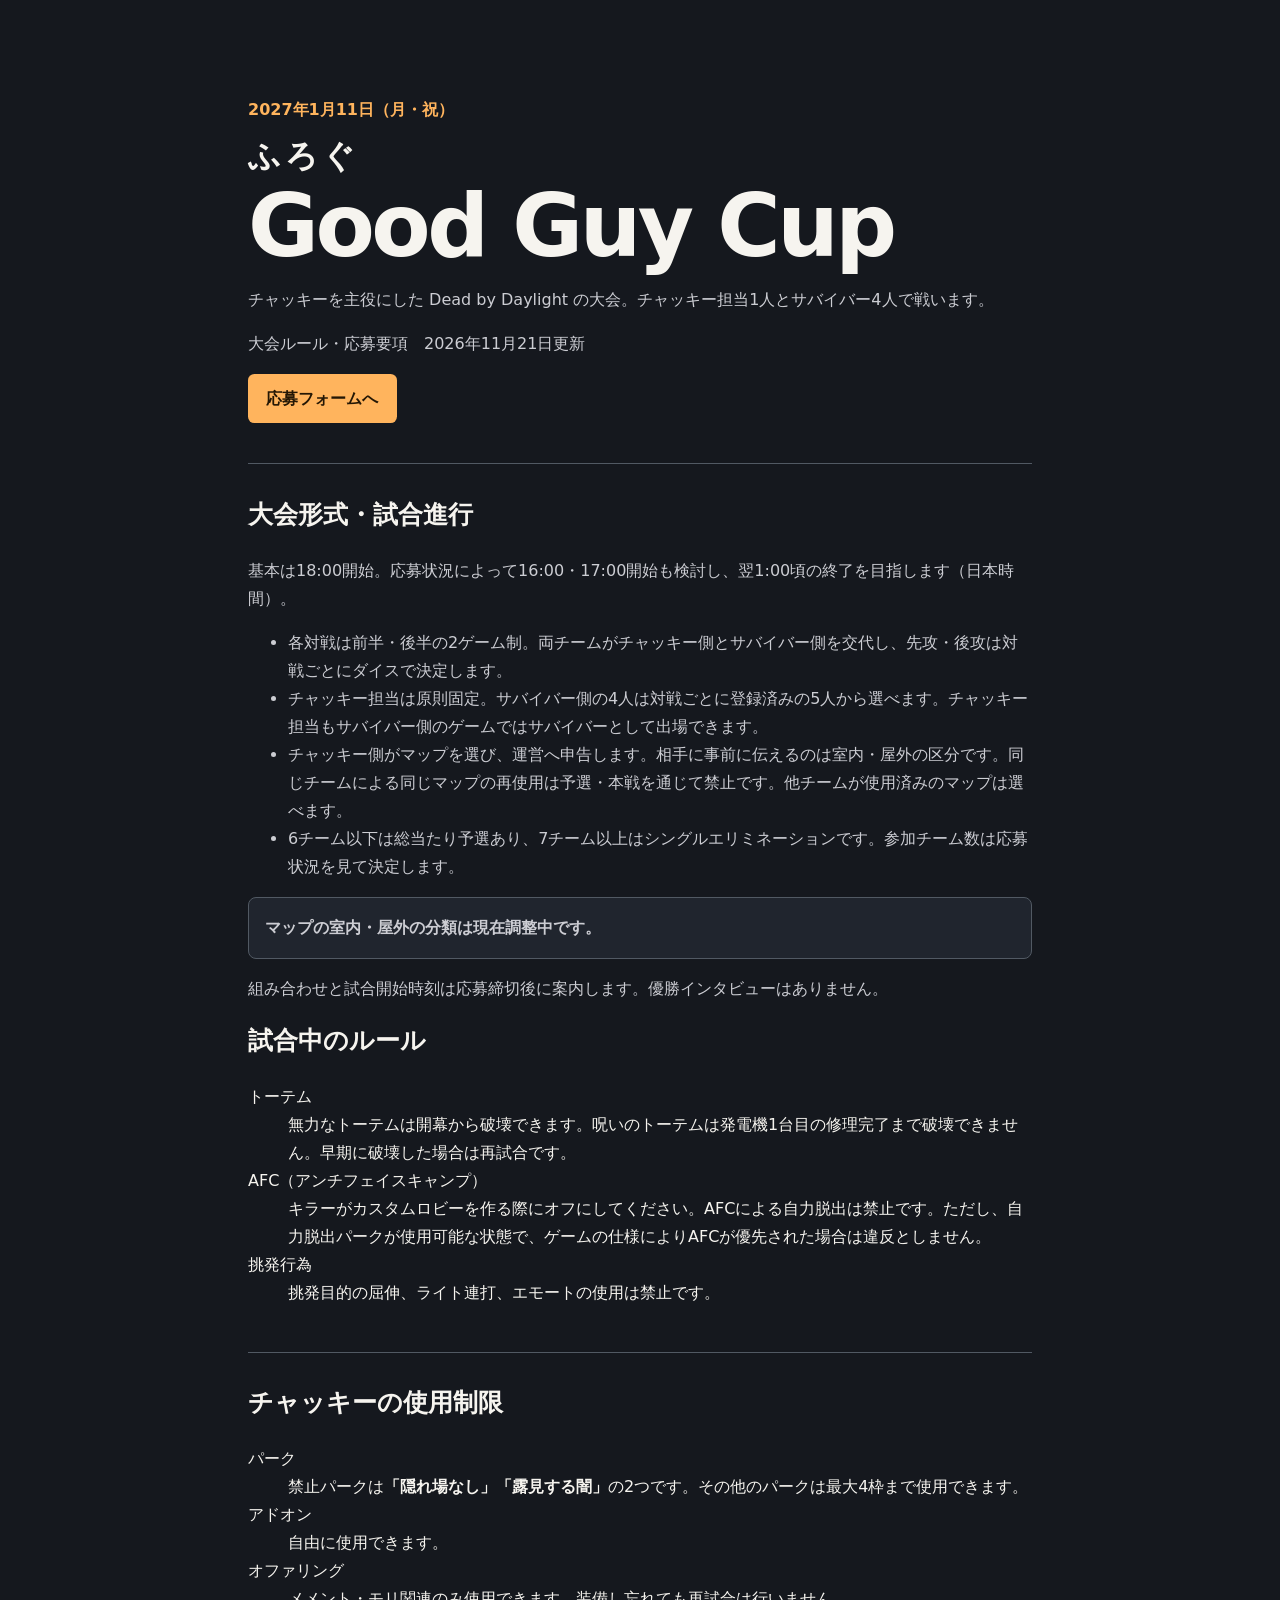
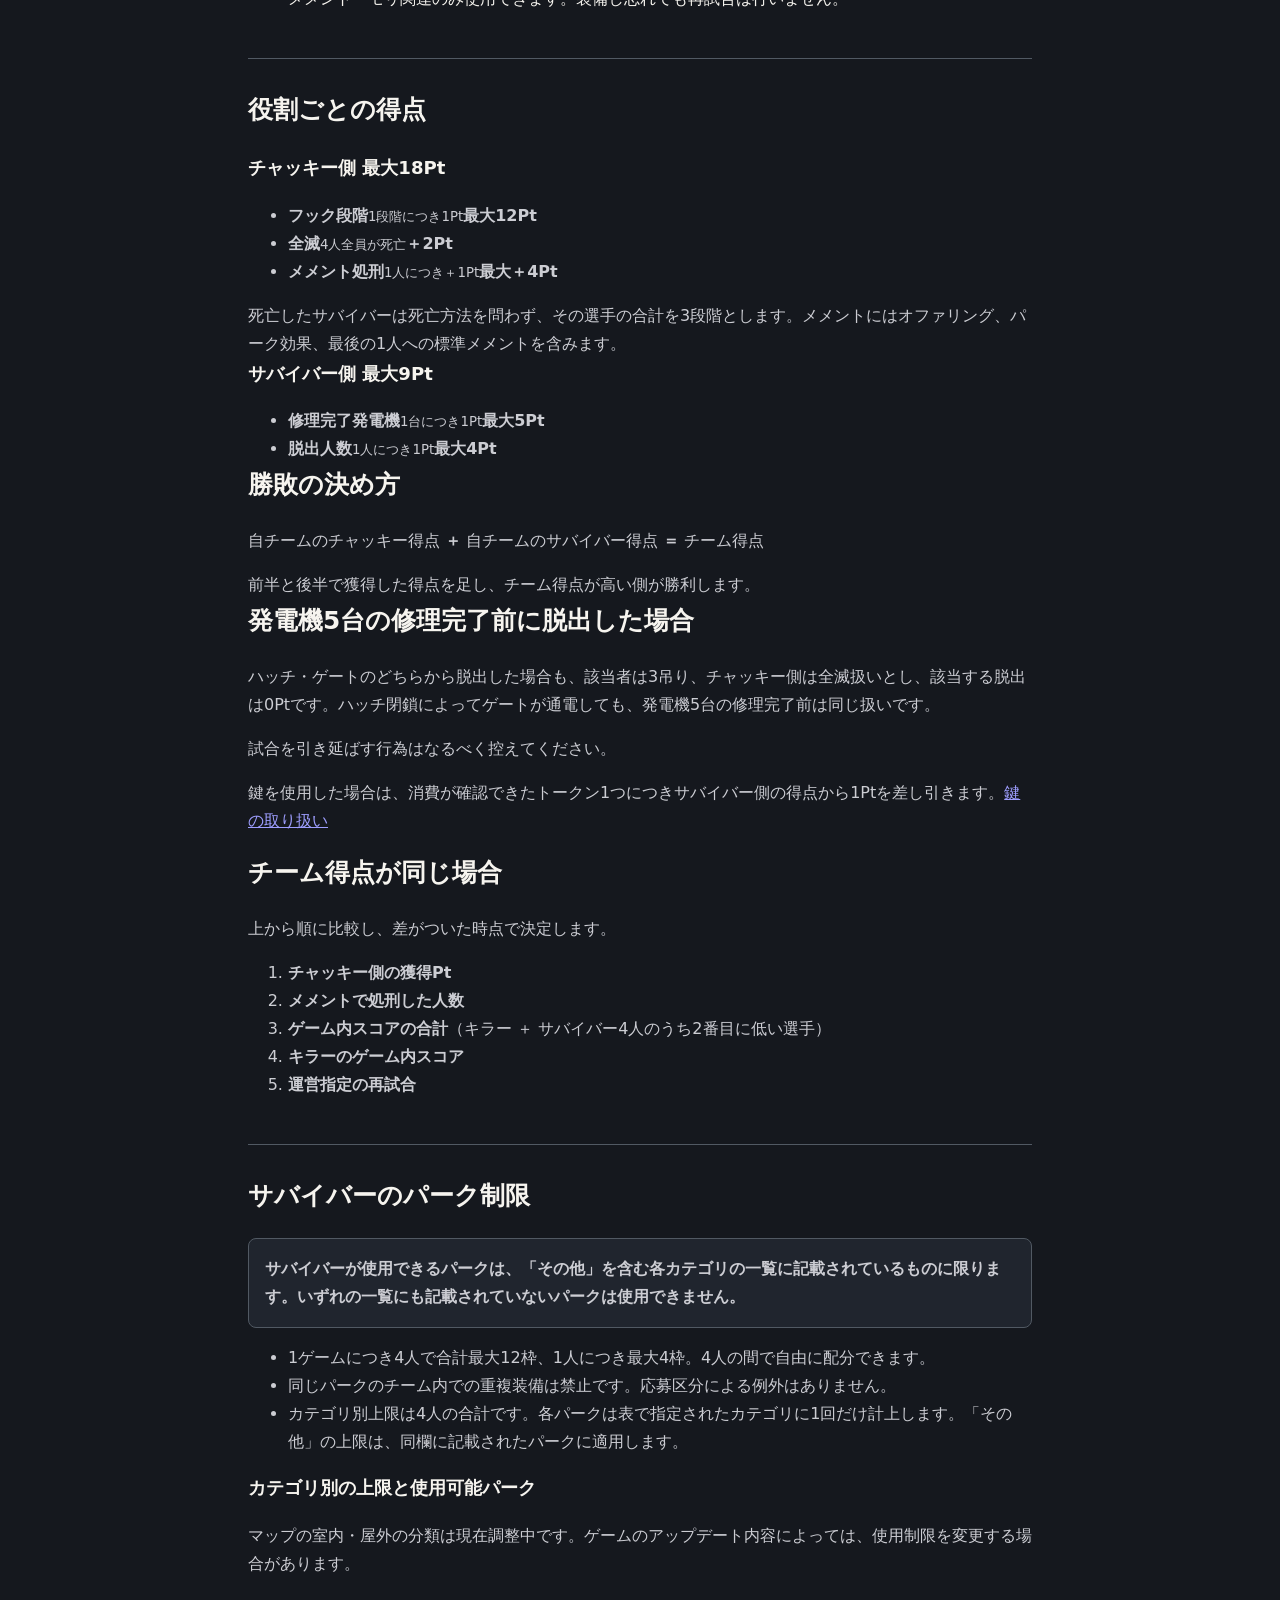
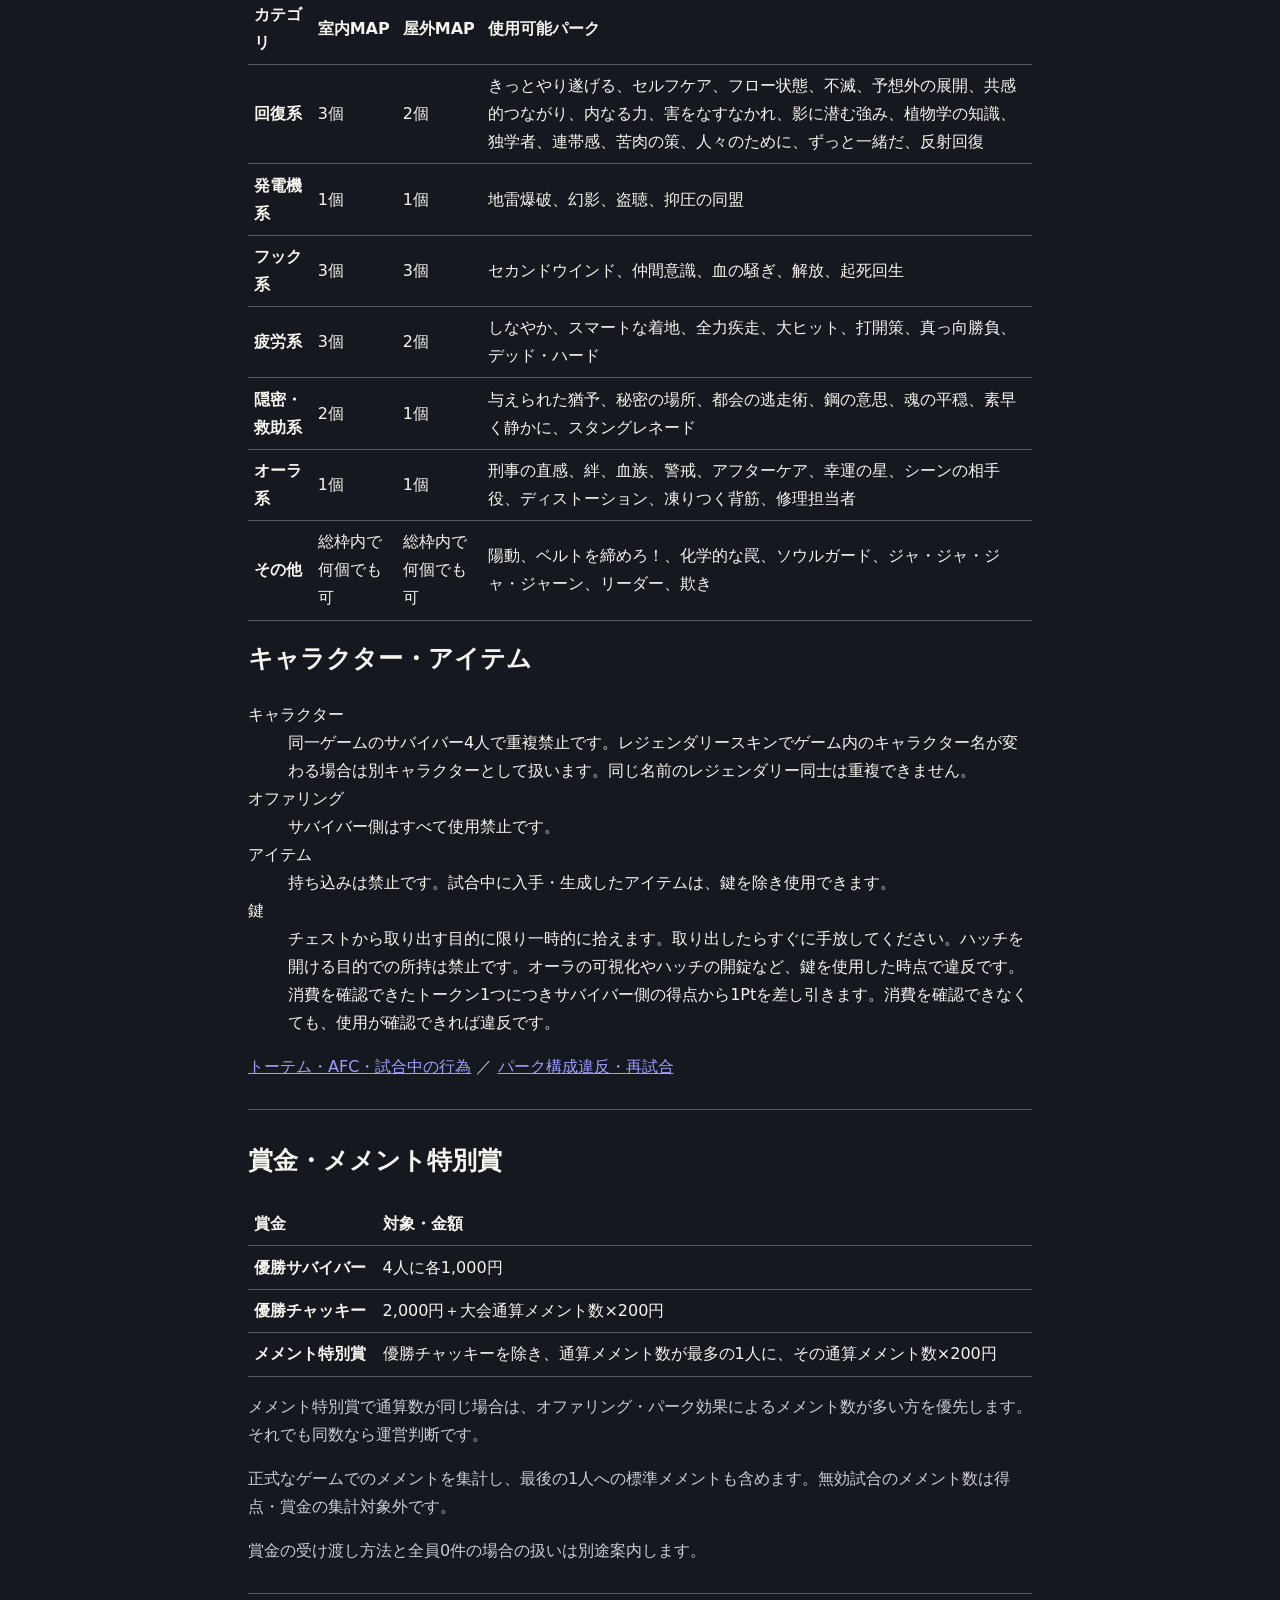
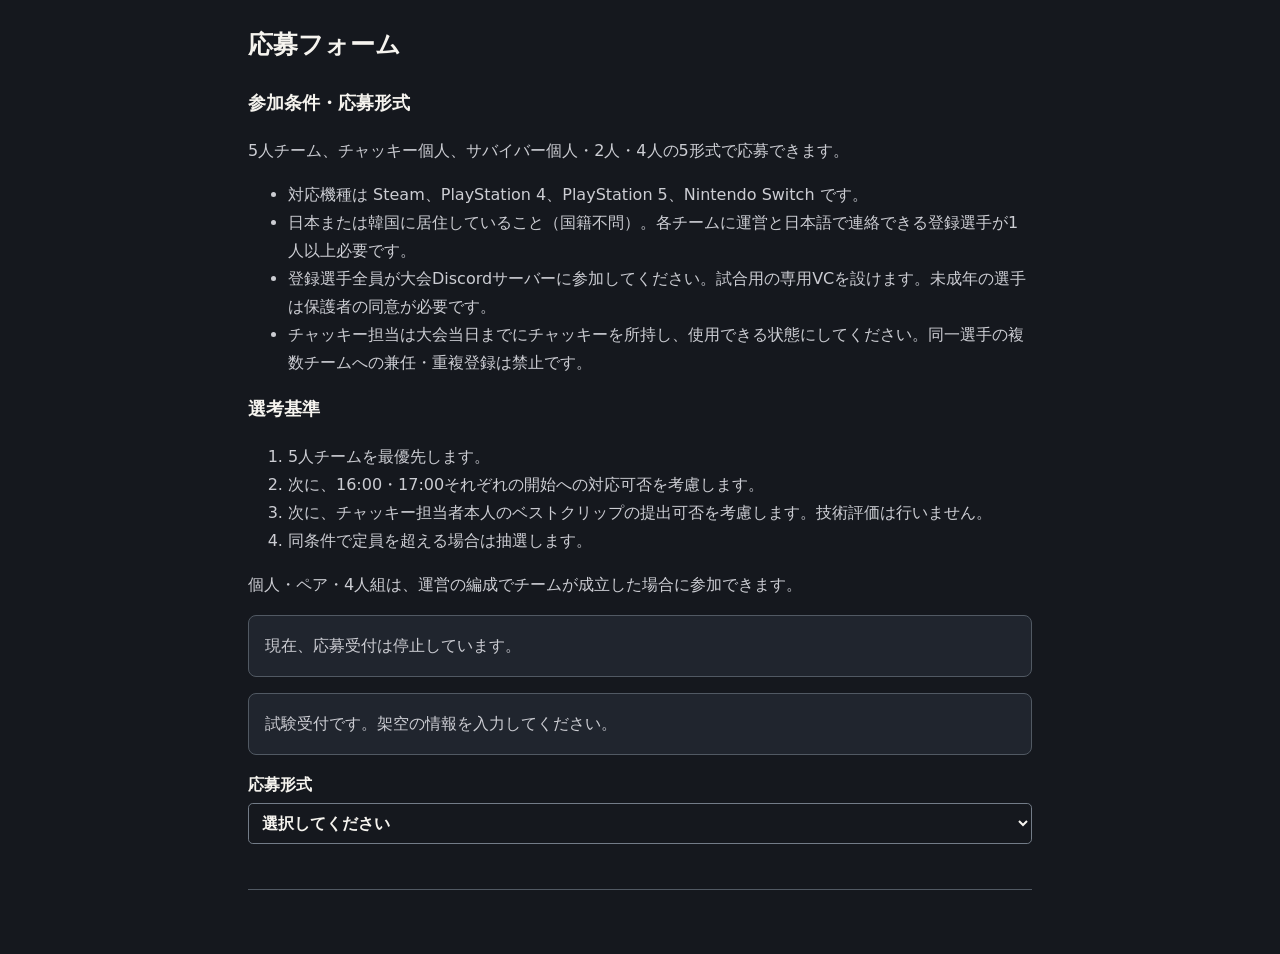
==== apps-script/Index.html @ 155c221a "Separate killer and survivor restrictions" ====
<!doctype html>
<html lang="ja">
<head>
<meta charset="utf-8">
<style>
:root{color-scheme:dark;--bg:#15181e;--panel:#20252e;--ink:#f6f4ef;--muted:#cccdd3;--accent:#ffb45d;--line:#515963}
*{box-sizing:border-box}body{margin:0;background:var(--bg);color:var(--ink);font:1rem/1.75 system-ui,sans-serif}
main{max-width:55rem;margin:auto;padding:0 clamp(1rem,4vw,3rem) 4rem}
header{padding:clamp(2.5rem,9vw,6rem) 0 2.5rem;border-bottom:1px solid var(--line)}
h1,h2,h3,p,ul{margin-top:0}h1{margin-bottom:1rem;font-size:clamp(2.4rem,8vw,5.4rem);line-height:1.02;letter-spacing:-.04em}
h1 small{display:block;font-size:clamp(1.3rem,4vw,2rem);letter-spacing:.12em;margin-bottom:.6rem}h2{font-size:1.55rem}h3{font-size:1.13rem}
section{padding:1.8rem 0;border-bottom:1px solid var(--line)}p,li{color:var(--muted)}p:last-child,ul:last-child{margin-bottom:0}
.date{color:var(--accent);font-weight:750}.button,button{display:inline-block;background:var(--accent);color:#241705;border:0;border-radius:.4rem;padding:.65rem 1.15rem;font:inherit;font-weight:750;text-decoration:none;cursor:pointer}
button:disabled{opacity:.65;cursor:wait}:focus-visible{outline:3px solid #ffdaaa;outline-offset:3px}
.grid{display:grid;grid-template-columns:repeat(auto-fit,minmax(min(100%,19rem),1fr));gap:1rem}
fieldset,.notice,#done{min-width:0;margin:0 0 1rem;padding:1rem;border:1px solid var(--line);border-radius:.5rem;background:var(--panel)}
legend{font-weight:750;padding:0 .4rem}.field{display:grid;gap:.3rem;margin-bottom:1rem;font-weight:650}
input,select{width:100%;min-width:0;border:1px solid #737c88;border-radius:.3rem;background:var(--bg);color:var(--ink);padding:.55rem;font:inherit}
input[type=checkbox]{width:1.15rem;height:1.15rem;margin:.3rem 0 0;accent-color:var(--accent);flex:none}.check{display:flex;align-items:flex-start;gap:.6rem;margin-bottom:1rem}
[hidden]{display:none!important}#message{color:#ffc792;margin-top:1rem}#receipt{overflow-wrap:anywhere}
table{width:100%;border-collapse:collapse;margin:0 0 1rem}th,td{border-bottom:1px solid var(--line);text-align:left;padding:.45rem .35rem}
details{margin-bottom:1rem}summary{cursor:pointer;font-weight:700;margin-bottom:.6rem}
</style>
</head>
<body>
<main>
  <header>
    <p class="date"><time datetime="2027-01-11">2027年1月11日（月・祝）</time></p>
    <h1><small>ふろぐ</small>Good Guy Cup</h1>
    <p>チャッキーを主役にした Dead by Daylight の大会。チャッキー担当1人とサバイバー4人で戦います。</p>
    <p>大会ルール・応募要項　2026年11月21日更新</p>
    <a class="button" href="#entry">応募フォームへ</a>
  </header>
  <section id="game-rules">
    <h2>大会形式・試合進行</h2>
    <p>基本は18:00開始。応募状況によって16:00・17:00開始も検討し、翌1:00頃の終了を目指します（日本時間）。</p>
    <ul>
      <li>各対戦は前半・後半の2ゲーム制。両チームがチャッキー側とサバイバー側を交代し、先攻・後攻は対戦ごとにダイスで決定します。</li>
      <li>チャッキー担当は原則固定。サバイバー側の4人は対戦ごとに登録済みの5人から選べます。チャッキー担当もサバイバー側のゲームではサバイバーとして出場できます。</li>
      <li>チャッキー側がマップを選び、運営へ申告します。相手に事前に伝えるのは室内・屋外の区分です。同じチームによる同じマップの再使用は予選・本戦を通じて禁止です。他チームが使用済みのマップは選べます。</li>
      <li>6チーム以下は総当たり予選あり、7チーム以上はシングルエリミネーションです。参加チーム数は応募状況を見て決定します。</li>
    </ul>
    <p class="notice"><strong>マップの室内・屋外の分類は現在調整中です。</strong></p>
    <p>組み合わせと試合開始時刻は応募締切後に案内します。優勝インタビューはありません。</p>
    <h2 id="in-match">試合中のルール</h2>
    <dl class="rule-terms">
      <dt>トーテム</dt><dd>無力なトーテムは開幕から破壊できます。呪いのトーテムは発電機1台目の修理完了まで破壊できません。早期に破壊した場合は再試合です。</dd>
      <dt>AFC（アンチフェイスキャンプ）</dt><dd>キラーがカスタムロビーを作る際にオフにしてください。AFCによる自力脱出は禁止です。ただし、自力脱出パークが使用可能な状態で、ゲームの仕様によりAFCが優先された場合は違反としません。</dd>
      <dt>挑発行為</dt><dd>挑発目的の屈伸、ライト連打、エモートの使用は禁止です。</dd>
    </dl>
  </section>
  <section id="killer-rules">
    <h2>チャッキーの使用制限</h2>
    <dl class="rule-terms">
      <dt>パーク</dt><dd>禁止パークは<strong>「隠れ場なし」「露見する闇」</strong>の2つです。その他のパークは最大4枠まで使用できます。</dd>
      <dt>アドオン</dt><dd>自由に使用できます。</dd>
      <dt>オファリング</dt><dd>メメント・モリ関連のみ使用できます。装備し忘れても再試合は行いません。</dd>
    </dl>
  </section>
  <section id="scoring">
    <h2>役割ごとの得点</h2>
    <div class="score-grid">
      <article class="score-card">
        <h3>チャッキー側 <span>最大18Pt</span></h3>
        <ul class="score-terms">
          <li><b>フック段階</b><small>1段階につき1Pt</small><strong>最大12Pt</strong></li>
          <li><b>全滅</b><small>4人全員が死亡</small><strong>＋2Pt</strong></li>
          <li><b>メメント処刑</b><small>1人につき＋1Pt</small><strong>最大＋4Pt</strong></li>
        </ul>
        <p>死亡したサバイバーは死亡方法を問わず、その選手の合計を3段階とします。メメントにはオファリング、パーク効果、最後の1人への標準メメントを含みます。</p>
      </article>
      <article class="score-card">
        <h3>サバイバー側 <span>最大9Pt</span></h3>
        <ul class="score-terms">
          <li><b>修理完了発電機</b><small>1台につき1Pt</small><strong>最大5Pt</strong></li>
          <li><b>脱出人数</b><small>1人につき1Pt</small><strong>最大4Pt</strong></li>
        </ul>
      </article>
    </div>
    <div class="score-result">
      <h2>勝敗の決め方</h2>
      <p class="score-equation">自チームのチャッキー得点 <b>＋</b> 自チームのサバイバー得点 <b>＝</b> チーム得点</p>
      <p>前半と後半で獲得した得点を足し、チーム得点が高い側が勝利します。</p>
    </div>
    <h2>発電機5台の修理完了前に脱出した場合</h2>
    <p>ハッチ・ゲートのどちらから脱出した場合も、該当者は3吊り、チャッキー側は全滅扱いとし、該当する脱出は0Ptです。ハッチ閉鎖によってゲートが通電しても、発電機5台の修理完了前は同じ扱いです。</p>
    <p>試合を引き延ばす行為はなるべく控えてください。</p>
    <p>鍵を使用した場合は、消費が確認できたトークン1つにつきサバイバー側の得点から1Ptを差し引きます。<a href="./perk-rules.html">鍵の取り扱い</a></p>
    <h2>チーム得点が同じ場合</h2>
    <p>上から順に比較し、差がついた時点で決定します。</p>
    <ol class="tiebreak">
      <li><strong>チャッキー側の獲得Pt</strong></li>
      <li><strong>メメントで処刑した人数</strong></li>
      <li><strong>ゲーム内スコアの合計</strong>（キラー ＋ サバイバー4人のうち2番目に低い選手）</li>
      <li><strong>キラーのゲーム内スコア</strong></li>
      <li><strong>運営指定の再試合</strong></li>
    </ol>
  </section>
  <section id="perk-rules">
    <h2>サバイバーのパーク制限</h2>
    <p class="notice"><strong>サバイバーが使用できるパークは、「その他」を含む各カテゴリの一覧に記載されているものに限ります。いずれの一覧にも記載されていないパークは使用できません。</strong></p>
    <ul>
      <li>1ゲームにつき4人で合計最大12枠、1人につき最大4枠。4人の間で自由に配分できます。</li>
      <li>同じパークのチーム内での重複装備は禁止です。応募区分による例外はありません。</li>
      <li>カテゴリ別上限は4人の合計です。各パークは表で指定されたカテゴリに1回だけ計上します。「その他」の上限は、同欄に記載されたパークに適用します。</li>
    </ul>
    <h3>カテゴリ別の上限と使用可能パーク</h3>
    <p>マップの室内・屋外の分類は現在調整中です。ゲームのアップデート内容によっては、使用制限を変更する場合があります。</p>
    <table class="perk-table" aria-label="室内・屋外別のパーク上限と使用可能パーク">
      <thead><tr><th scope="col">カテゴリ</th><th scope="col">室内MAP</th><th scope="col">屋外MAP</th><th scope="col">使用可能パーク</th></tr></thead>
      <tbody>
        <tr><th scope="row">回復系</th><td>3個</td><td>2個</td><td>きっとやり遂げる、セルフケア、フロー状態、不滅、予想外の展開、共感的つながり、内なる力、害をなすなかれ、影に潜む強み、植物学の知識、独学者、連帯感、苦肉の策、人々のために、ずっと一緒だ、反射回復</td></tr>
        <tr><th scope="row">発電機系</th><td>1個</td><td>1個</td><td>地雷爆破、幻影、盗聴、抑圧の同盟</td></tr>
        <tr><th scope="row">フック系</th><td>3個</td><td>3個</td><td>セカンドウインド、仲間意識、血の騒ぎ、解放、起死回生</td></tr>
        <tr><th scope="row">疲労系</th><td>3個</td><td>2個</td><td>しなやか、スマートな着地、全力疾走、大ヒット、打開策、真っ向勝負、デッド・ハード</td></tr>
        <tr><th scope="row">隠密・救助系</th><td>2個</td><td>1個</td><td>与えられた猶予、秘密の場所、都会の逃走術、鋼の意思、魂の平穏、素早く静かに、スタングレネード</td></tr>
        <tr><th scope="row">オーラ系</th><td>1個</td><td>1個</td><td>刑事の直感、絆、血族、警戒、アフターケア、幸運の星、シーンの相手役、ディストーション、凍りつく背筋、修理担当者</td></tr>
        <tr><th scope="row">その他</th><td>総枠内で何個でも可</td><td>総枠内で何個でも可</td><td>陽動、ベルトを締めろ！、化学的な罠、ソウルガード、ジャ・ジャ・ジャ・ジャーン、リーダー、欺き</td></tr>
      </tbody>
    </table>
    <h2>キャラクター・アイテム</h2>
    <dl class="rule-terms">
      <dt>キャラクター</dt><dd>同一ゲームのサバイバー4人で重複禁止です。レジェンダリースキンでゲーム内のキャラクター名が変わる場合は別キャラクターとして扱います。同じ名前のレジェンダリー同士は重複できません。</dd>
      <dt>オファリング</dt><dd>サバイバー側はすべて使用禁止です。</dd>
      <dt>アイテム</dt><dd>持ち込みは禁止です。試合中に入手・生成したアイテムは、鍵を除き使用できます。</dd>
      <dt>鍵</dt><dd>チェストから取り出す目的に限り一時的に拾えます。取り出したらすぐに手放してください。ハッチを開ける目的での所持は禁止です。オーラの可視化やハッチの開錠など、鍵を使用した時点で違反です。消費を確認できたトークン1つにつきサバイバー側の得点から1Ptを差し引きます。消費を確認できなくても、使用が確認できれば違反です。</dd>
    </dl>
    <p><a href="./game-rules.html#in-match">トーテム・AFC・試合中の行為</a> ／ <a href="./penalties.html#loadout">パーク構成違反・再試合</a></p>
  </section>
  <section id="prizes">
    <h2>賞金・メメント特別賞</h2>
    <table aria-label="賞金と対象">
      <thead><tr><th scope="col">賞金</th><th scope="col">対象・金額</th></tr></thead>
      <tbody>
        <tr><th scope="row">優勝サバイバー</th><td>4人に各1,000円</td></tr>
        <tr><th scope="row">優勝チャッキー</th><td>2,000円＋大会通算メメント数×200円</td></tr>
        <tr><th scope="row">メメント特別賞</th><td>優勝チャッキーを除き、通算メメント数が最多の1人に、その通算メメント数×200円</td></tr>
      </tbody>
    </table>
    <p>メメント特別賞で通算数が同じ場合は、オファリング・パーク効果によるメメント数が多い方を優先します。それでも同数なら運営判断です。</p>
    <p>正式なゲームでのメメントを集計し、最後の1人への標準メメントも含めます。無効試合のメメント数は得点・賞金の集計対象外です。</p>
    <p>賞金の受け渡し方法と全員0件の場合の扱いは別途案内します。</p>
  </section>
  <section id="entry">
    <h2>応募フォーム</h2>
    <h3>参加条件・応募形式</h3>
    <p>5人チーム、チャッキー個人、サバイバー個人・2人・4人の5形式で応募できます。</p>
    <ul>
      <li>対応機種は Steam、PlayStation 4、PlayStation 5、Nintendo Switch です。</li>
      <li>日本または韓国に居住していること（国籍不問）。各チームに運営と日本語で連絡できる登録選手が1人以上必要です。</li>
      <li>登録選手全員が大会Discordサーバーに参加してください。試合用の専用VCを設けます。未成年の選手は保護者の同意が必要です。</li>
      <li>チャッキー担当は大会当日までにチャッキーを所持し、使用できる状態にしてください。同一選手の複数チームへの兼任・重複登録は禁止です。</li>
    </ul>
    <h3>選考基準</h3>
    <ol>
      <li>5人チームを最優先します。</li>
      <li>次に、16:00・17:00それぞれの開始への対応可否を考慮します。</li>
      <li>次に、チャッキー担当者本人のベストクリップの提出可否を考慮します。技術評価は行いません。</li>
      <li>同条件で定員を超える場合は抽選します。</li>
    </ol>
    <p>個人・ペア・4人組は、運営の編成でチームが成立した場合に参加できます。</p>
    <? if (state === 'closed') { ?>
      <p class="notice">現在、応募受付は停止しています。</p>
    <? } else { ?>
      <? if (state === 'test') { ?><p class="notice">試験受付です。架空の情報を入力してください。</p><? } ?>
      <form id="application">
        <label class="field">応募形式
          <select id="format" required>
            <option value="">選択してください</option>
            <option value="team">5人チーム応募</option>
            <option value="killer">チャッキー個人応募</option>
            <option value="solo">サバイバー個人応募</option>
            <option value="duo">サバイバー2人応募</option>
            <option value="squad">サバイバー4人応募</option>
          </select>
        </label>
        <fieldset id="details" hidden disabled>
          <legend>応募情報</legend>
          <label class="field">連絡用Discordユーザー名（複数人応募は代表者）
            <input id="discord" maxlength="100" required>
          </label>
          <div id="players"></div>
          <div class="grid">
            <label class="field">16:00開始に対応できますか
              <select id="early16" required><option value="">選択してください</option><option value="yes">対応できる</option><option value="no">対応できない</option></select>
            </label>
            <label class="field">17:00開始に対応できますか
              <select id="early17" required><option value="">選択してください</option><option value="yes">対応できる</option><option value="no">対応できない</option></select>
            </label>
          </div>
          <div id="clip-fields" hidden>
            <p>提出していただいたクリップは、選手紹介動画に使用させていただく予定です。</p>
            <label class="field">チャッキー担当者は、本人がチャッキーを使用したときのベストクリップを提出できますか
              <select id="clip" disabled required><option value="">選択してください</option><option value="yes">提出できる</option><option value="no">提出できない</option></select>
            </label>
            <label id="url-field" class="field" hidden>クリップ共有URL（任意）
              <input id="url" type="url" maxlength="1000" disabled>
            </label>
            <div id="clip-consent-field" hidden>
              <p>ギガファイル便などの共有URL、または主催者への直接DMで提出できます。提出本数・期限・ファイル条件は別途案内します。</p>
              <label class="check"><input id="clip-consent" type="checkbox" disabled required>提出するクリップを大会の選手紹介動画に使用することに同意します。</label>
            </div>
          </div>
          <p>入力情報は大会運営が選考、連絡、チーム編成、進行のために使用します。複数人での応募は、入力する選手全員に確認してください。</p>
          <label class="check"><input id="eligible" type="checkbox" required>全員が日本または韓国に居住し、大会Discordに参加できること、複数チームへの重複登録がないことを確認しました。5人チームで応募する場合は、日本語で運営と連絡できる登録選手が1人以上います。チャッキー担当は大会当日までにチャッキーを使用できる状態にします。</label>
          <label class="check"><input id="agree" type="checkbox" required>大会ルール、選考条件、応募情報の利用目的を確認し、同意します。複数人の場合は全員の同意を確認済みです。</label>
          <button id="send" type="submit">応募を送信</button>
        </fieldset>
      </form>
      <p id="message" role="status"></p>
      <div id="done" hidden tabindex="-1">
        <h3 id="done-heading">応募を受け付けました</h3>
        <p>受付番号 <strong id="receipt"></strong></p>
        <p>受付番号を控えてください。出場可否は選考後に運営から連絡します。</p>
      </div>
    <? } ?>
  </section>
</main>
<? if (state !== 'closed') { ?>
<template id="player">
  <fieldset>
    <legend></legend>
    <div class="grid">
      <label class="field">選手名<input name="name" maxlength="80" required></label>
      <label class="field">ゲーム内の名前・識別番号<input name="gameId" maxlength="100" required></label>
      <label class="field">プラットフォーム<select name="platform" required>
        <option value="">選択してください</option>
        <? platforms.forEach(platform => { ?><option value="<?= platform ?>"><?= platform ?></option><? }); ?>
      </select></label>
      <label class="field">年齢区分<select name="minor" required><option value="">選択してください</option><option value="yes">未成年</option><option value="no">成年</option></select></label>
    </div>
    <label class="check" hidden><input name="guardian" type="checkbox" disabled required>この選手は保護者の同意を得ています。</label>
  </fieldset>
</template>
<script>
const mode = <?!= JSON.stringify(state) ?>;
const formats = <?!= JSON.stringify(formats) ?>;
const get = id => document.getElementById(id);
const form = get('application');
let pending;
let awaitingConfirmation = false;

function updateClip() {
  const clip = get('clip');
  const enabled = !clip.disabled && clip.value === 'yes';
  get('url-field').hidden = !enabled;
  get('url').disabled = !enabled;
  get('clip-consent-field').hidden = !enabled;
  get('clip-consent').disabled = !enabled;
  if (!enabled) get('clip-consent').checked = false;
}
get('clip').addEventListener('change', updateClip);

get('format').addEventListener('change', () => {
  const roles = formats[get('format').value] || [];
  const players = get('players');
  players.replaceChildren();
  roles.forEach((role, index) => {
    const card = get('player').content.cloneNode(true);
    card.querySelector('legend').textContent = `選手 ${index + 1}　${role}`;
    const age = card.querySelector('[name=minor]');
    const consent = card.querySelector('[name=guardian]');
    age.addEventListener('change', () => {
      const minor = age.value === 'yes';
      consent.disabled = !minor;
      consent.closest('label').hidden = !minor;
      if (!minor) consent.checked = false;
    });
    players.append(card);
  });
  const hasKiller = roles.includes('チャッキー');
  get('clip-fields').hidden = !hasKiller;
  get('clip').disabled = !hasKiller;
  get('clip').value = '';
  get('url').value = '';
  const details = get('details');
  details.hidden = roles.length === 0;
  details.disabled = details.hidden;
  updateClip();
});

function application() {
  return {
    mode, format: get('format').value, discord: get('discord').value.trim(),
    early16: get('early16').value === 'yes', early17: get('early17').value === 'yes',
    clip: get('clip').value === 'yes', url: get('url').disabled ? '' : get('url').value.trim(),
    agree: get('agree').checked, eligible: get('eligible').checked,
    clipConsent: get('clip-consent').checked,
    players: Array.from(get('players').children, card => {
      const field = name => card.querySelector(`[name=${name}]`);
      return { name: field('name').value.trim(), gameId: field('gameId').value.trim(),
        platform: field('platform').value.trim(), minor: field('minor').value === 'yes',
        guardian: field('guardian').checked };
    })
  };
}

function busy(active, freeze = false) {
  get('format').disabled = active || freeze;
  get('details').disabled = active;
  get('details').inert = active;
  const button = get('send');
  button.disabled = active;
  button.textContent = active ? '送信中…' : freeze ? '同じ内容で再送' : '応募を送信';
  Array.from(get('details').querySelectorAll('input, select')).forEach(node => {
    if (freeze) node.disabled = true;
  });
}

form.addEventListener('submit', event => {
  event.preventDefault();
  if (get('send').disabled) return;
  const data = pending || { ...application(), id: Array.from(crypto.getRandomValues(new Uint8Array(16)),
    byte => byte.toString(16).padStart(2, '0')).join('') };
  pending = data;
  busy(true);
  get('message').textContent = '送信中です。';
  const retry = message => {
    awaitingConfirmation = true;
    busy(false, true);
    get('message').textContent = message;
  };
  google.script.run.withFailureHandler(() => {
    retry('通信結果を確認できませんでした。同じ内容で再送してください。');
  }).withSuccessHandler(result => {
    if (result.receipt && result.mode === mode) {
      form.hidden = true;
      get('message').textContent = '';
      get('receipt').textContent = result.receipt;
      if (mode === 'test') {
        get('done-heading').textContent = '試験応募を保存しました';
        get('done').lastElementChild.textContent = '試験用の受付番号です。';
      }
      get('done').hidden = false;
      get('done').focus();
    } else if (result.retry || awaitingConfirmation) {
      retry(result.error);
    } else {
      pending = undefined;
      busy(false);
      get('message').textContent = result.error;
    }
  }).submitEntry(data);
});
</script>
<? } ?>
</body>
</html>
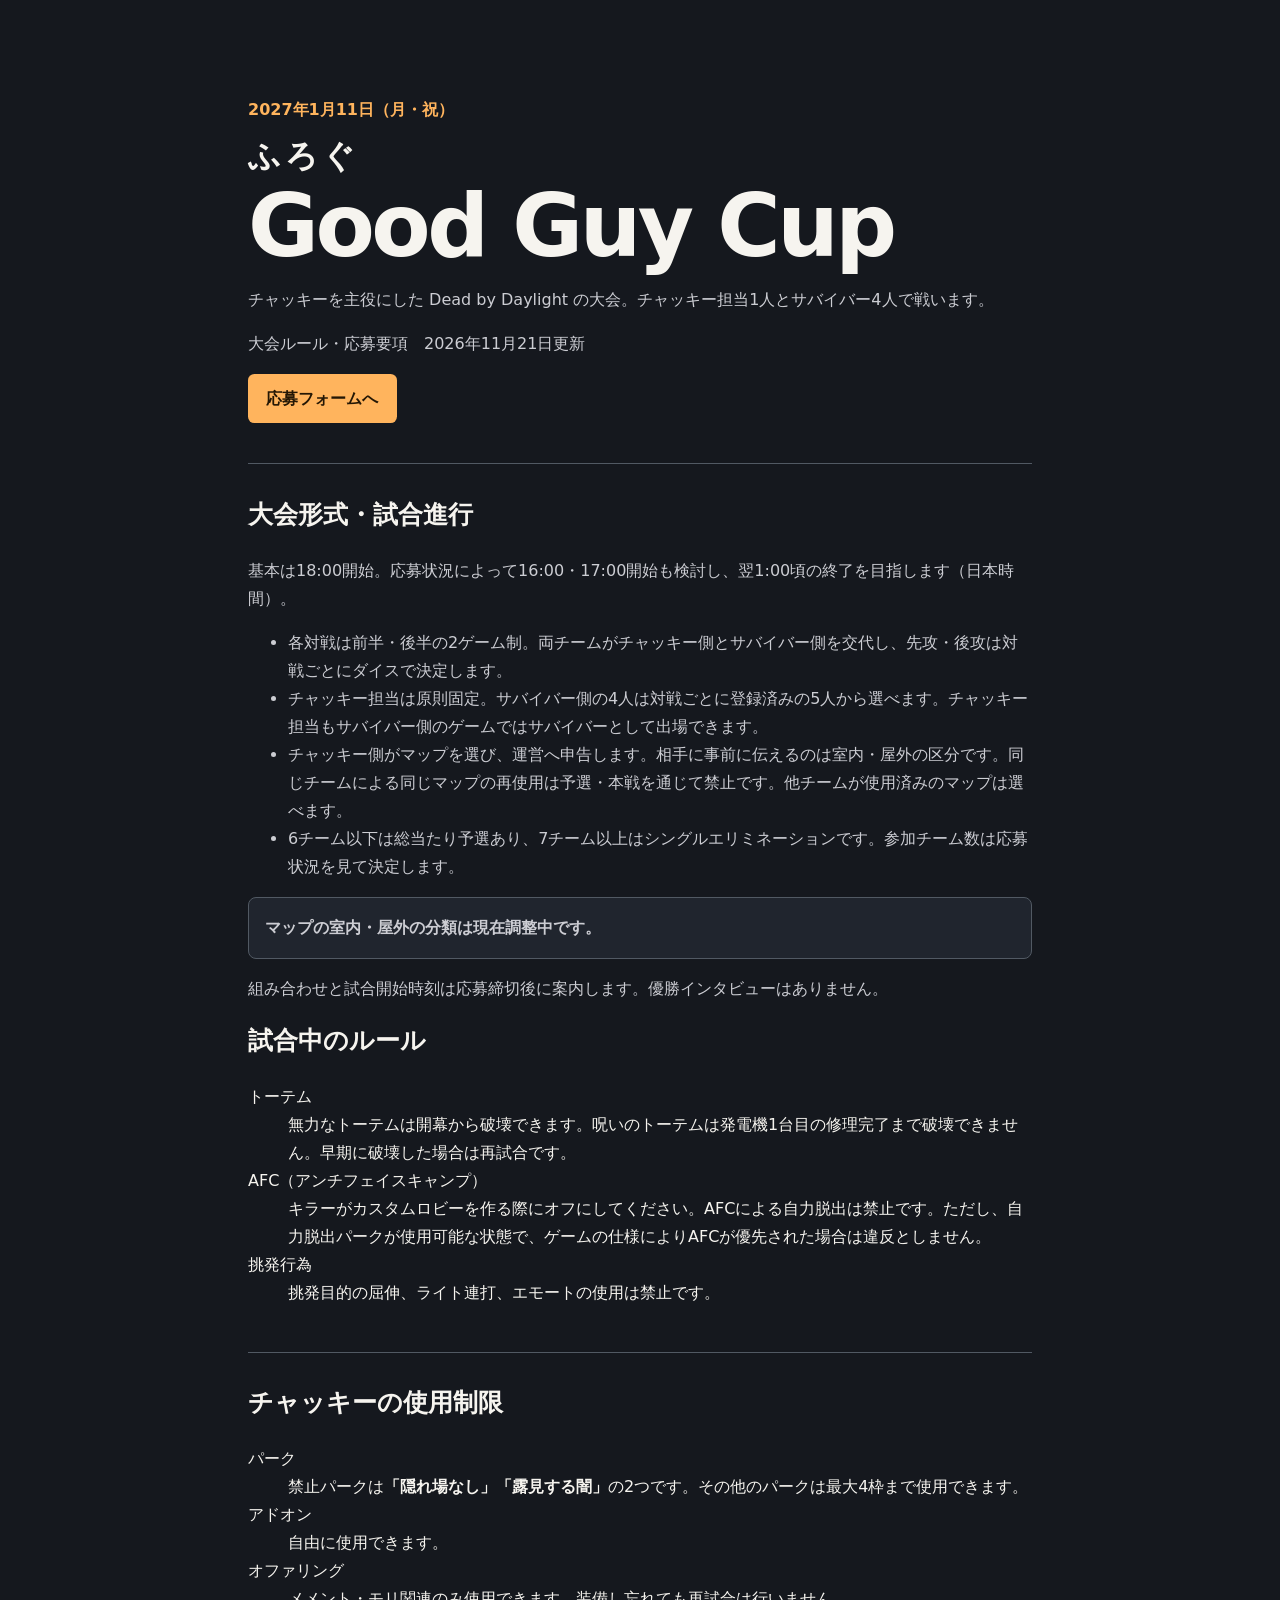
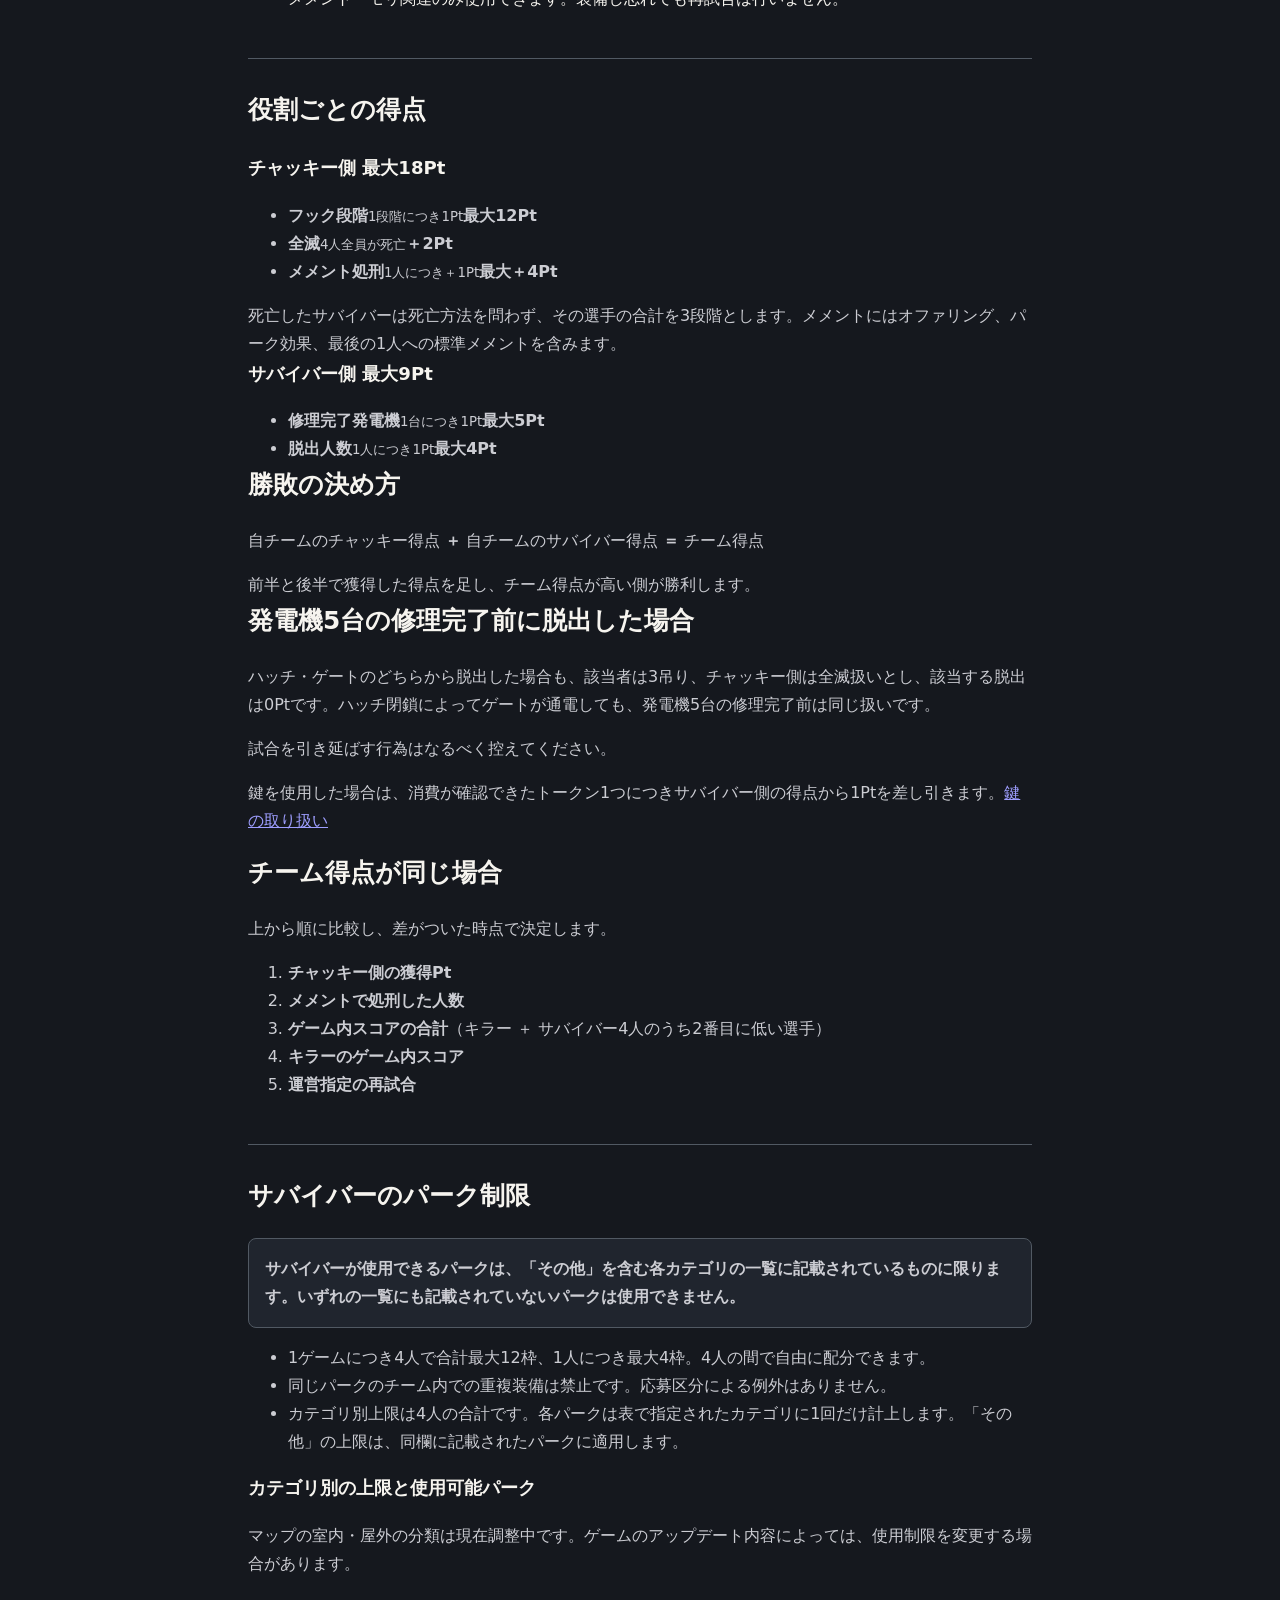
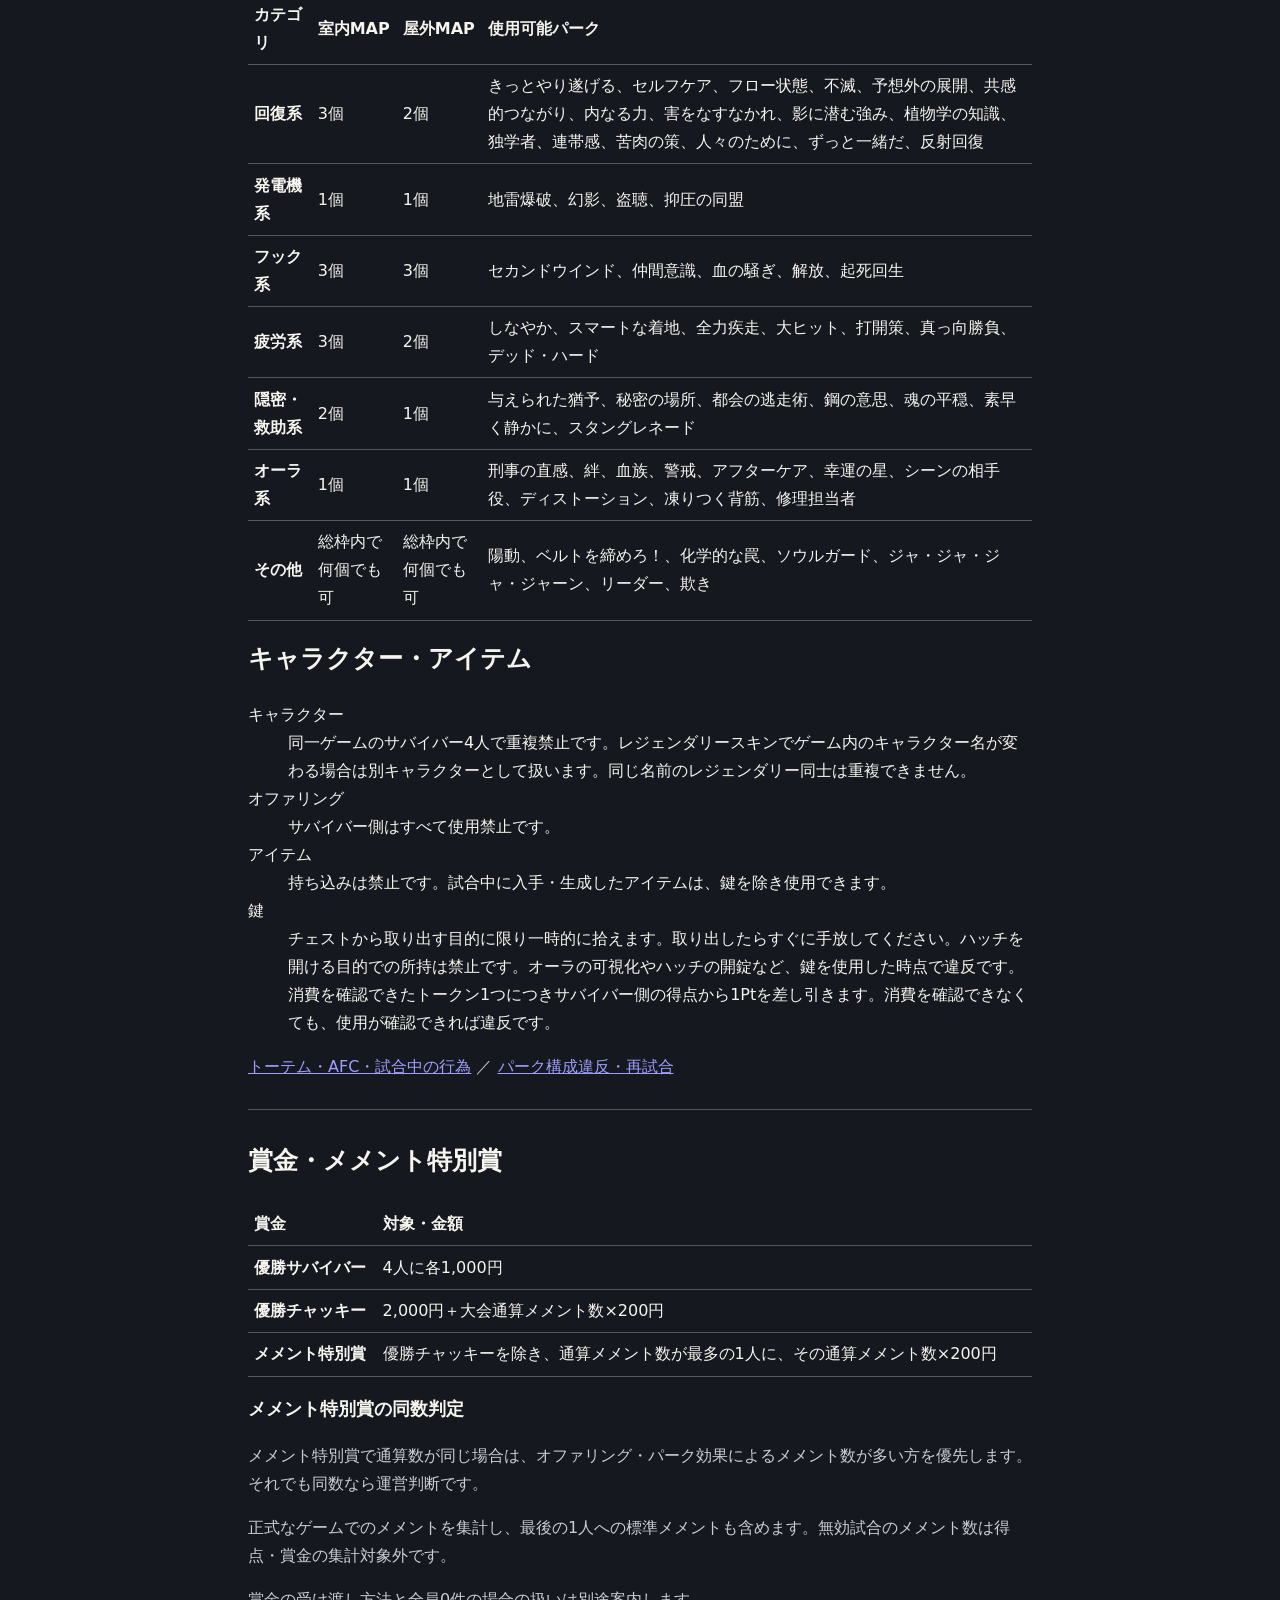
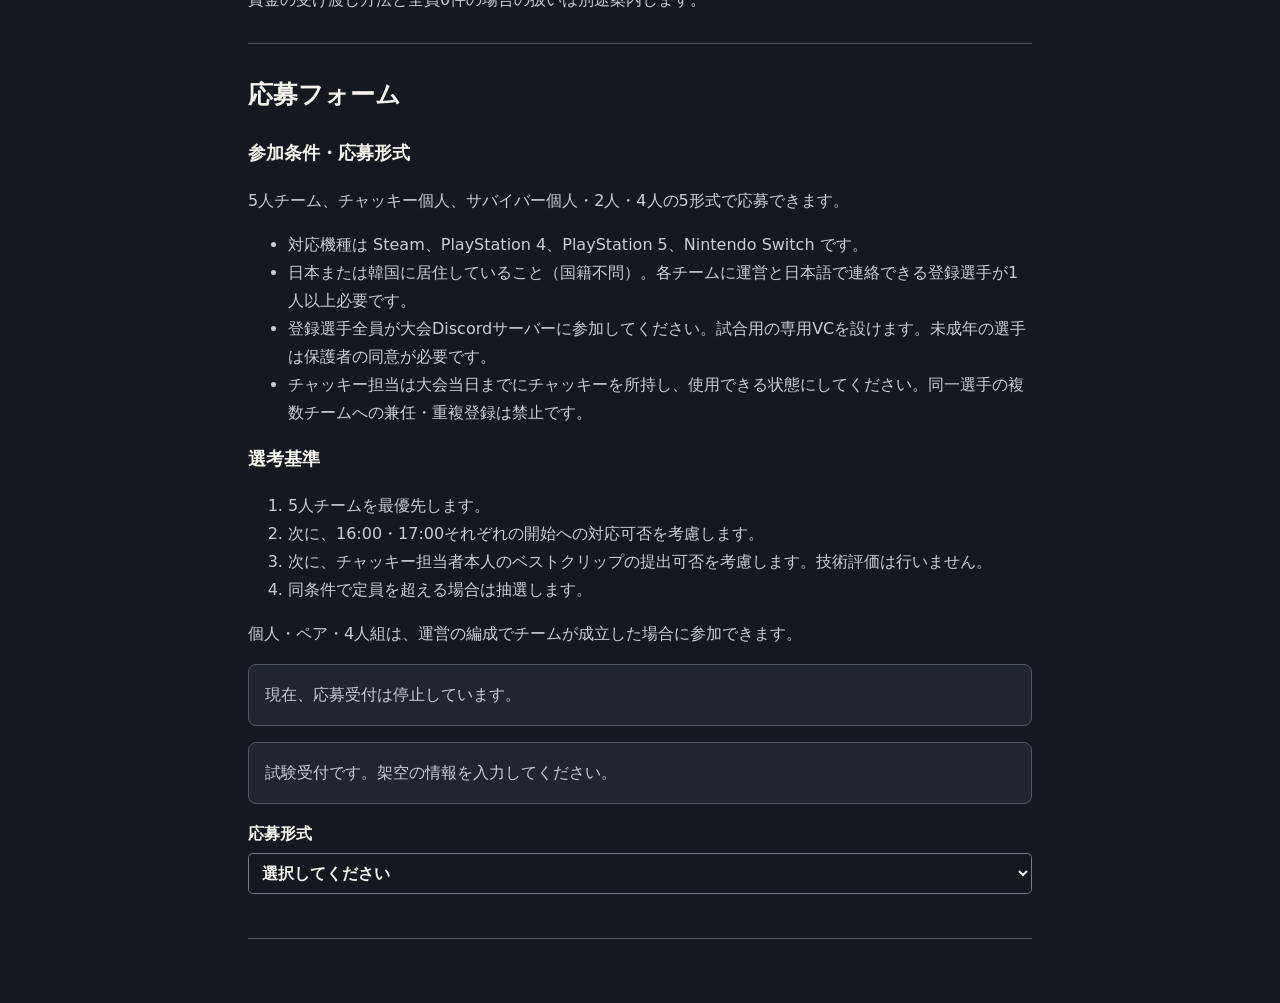
==== commit 1ce08978: "Improve navigation and in-page rule indexes" ====
--- a/apps-script/Index.html
+++ b/apps-script/Index.html
@@ -52,9 +52,9 @@
   <section id="killer-rules">
     <h2>チャッキーの使用制限</h2>
     <dl class="rule-terms">
-      <dt>パーク</dt><dd>禁止パークは<strong>「隠れ場なし」「露見する闇」</strong>の2つです。その他のパークは最大4枠まで使用できます。</dd>
-      <dt>アドオン</dt><dd>自由に使用できます。</dd>
-      <dt>オファリング</dt><dd>メメント・モリ関連のみ使用できます。装備し忘れても再試合は行いません。</dd>
+      <dt id="killer-perks">パーク</dt><dd>禁止パークは<strong>「隠れ場なし」「露見する闇」</strong>の2つです。その他のパークは最大4枠まで使用できます。</dd>
+      <dt id="killer-add-ons">アドオン</dt><dd>自由に使用できます。</dd>
+      <dt id="killer-offerings">オファリング</dt><dd>メメント・モリ関連のみ使用できます。装備し忘れても再試合は行いません。</dd>
     </dl>
   </section>
   <section id="scoring">
@@ -78,15 +78,15 @@
       </article>
     </div>
     <div class="score-result">
-      <h2>勝敗の決め方</h2>
+      <h2 id="match-result">勝敗の決め方</h2>
       <p class="score-equation">自チームのチャッキー得点 <b>＋</b> 自チームのサバイバー得点 <b>＝</b> チーム得点</p>
       <p>前半と後半で獲得した得点を足し、チーム得点が高い側が勝利します。</p>
     </div>
-    <h2>発電機5台の修理完了前に脱出した場合</h2>
+    <h2 id="early-escape">発電機5台の修理完了前に脱出した場合</h2>
     <p>ハッチ・ゲートのどちらから脱出した場合も、該当者は3吊り、チャッキー側は全滅扱いとし、該当する脱出は0Ptです。ハッチ閉鎖によってゲートが通電しても、発電機5台の修理完了前は同じ扱いです。</p>
     <p>試合を引き延ばす行為はなるべく控えてください。</p>
     <p>鍵を使用した場合は、消費が確認できたトークン1つにつきサバイバー側の得点から1Ptを差し引きます。<a href="./perk-rules.html">鍵の取り扱い</a></p>
-    <h2>チーム得点が同じ場合</h2>
+    <h2 id="tiebreak">チーム得点が同じ場合</h2>
     <p>上から順に比較し、差がついた時点で決定します。</p>
     <ol class="tiebreak">
       <li><strong>チャッキー側の獲得Pt</strong></li>
@@ -104,7 +104,7 @@
       <li>同じパークのチーム内での重複装備は禁止です。応募区分による例外はありません。</li>
       <li>カテゴリ別上限は4人の合計です。各パークは表で指定されたカテゴリに1回だけ計上します。「その他」の上限は、同欄に記載されたパークに適用します。</li>
     </ul>
-    <h3>カテゴリ別の上限と使用可能パーク</h3>
+    <h3 id="perk-categories">カテゴリ別の上限と使用可能パーク</h3>
     <p>マップの室内・屋外の分類は現在調整中です。ゲームのアップデート内容によっては、使用制限を変更する場合があります。</p>
     <table class="perk-table" aria-label="室内・屋外別のパーク上限と使用可能パーク">
       <thead><tr><th scope="col">カテゴリ</th><th scope="col">室内MAP</th><th scope="col">屋外MAP</th><th scope="col">使用可能パーク</th></tr></thead>
@@ -118,7 +118,7 @@
         <tr><th scope="row">その他</th><td>総枠内で何個でも可</td><td>総枠内で何個でも可</td><td>陽動、ベルトを締めろ！、化学的な罠、ソウルガード、ジャ・ジャ・ジャ・ジャーン、リーダー、欺き</td></tr>
       </tbody>
     </table>
-    <h2>キャラクター・アイテム</h2>
+    <h2 id="equipment">キャラクター・アイテム</h2>
     <dl class="rule-terms">
       <dt>キャラクター</dt><dd>同一ゲームのサバイバー4人で重複禁止です。レジェンダリースキンでゲーム内のキャラクター名が変わる場合は別キャラクターとして扱います。同じ名前のレジェンダリー同士は重複できません。</dd>
       <dt>オファリング</dt><dd>サバイバー側はすべて使用禁止です。</dd>
@@ -137,13 +137,14 @@
         <tr><th scope="row">メメント特別賞</th><td>優勝チャッキーを除き、通算メメント数が最多の1人に、その通算メメント数×200円</td></tr>
       </tbody>
     </table>
+    <h3 id="memento-tiebreak">メメント特別賞の同数判定</h3>
     <p>メメント特別賞で通算数が同じ場合は、オファリング・パーク効果によるメメント数が多い方を優先します。それでも同数なら運営判断です。</p>
     <p>正式なゲームでのメメントを集計し、最後の1人への標準メメントも含めます。無効試合のメメント数は得点・賞金の集計対象外です。</p>
     <p>賞金の受け渡し方法と全員0件の場合の扱いは別途案内します。</p>
   </section>
   <section id="entry">
     <h2>応募フォーム</h2>
-    <h3>参加条件・応募形式</h3>
+    <h3 id="entry-conditions">参加条件・応募形式</h3>
     <p>5人チーム、チャッキー個人、サバイバー個人・2人・4人の5形式で応募できます。</p>
     <ul>
       <li>対応機種は Steam、PlayStation 4、PlayStation 5、Nintendo Switch です。</li>
@@ -151,7 +152,7 @@
       <li>登録選手全員が大会Discordサーバーに参加してください。試合用の専用VCを設けます。未成年の選手は保護者の同意が必要です。</li>
       <li>チャッキー担当は大会当日までにチャッキーを所持し、使用できる状態にしてください。同一選手の複数チームへの兼任・重複登録は禁止です。</li>
     </ul>
-    <h3>選考基準</h3>
+    <h3 id="selection">選考基準</h3>
     <ol>
       <li>5人チームを最優先します。</li>
       <li>次に、16:00・17:00それぞれの開始への対応可否を考慮します。</li>
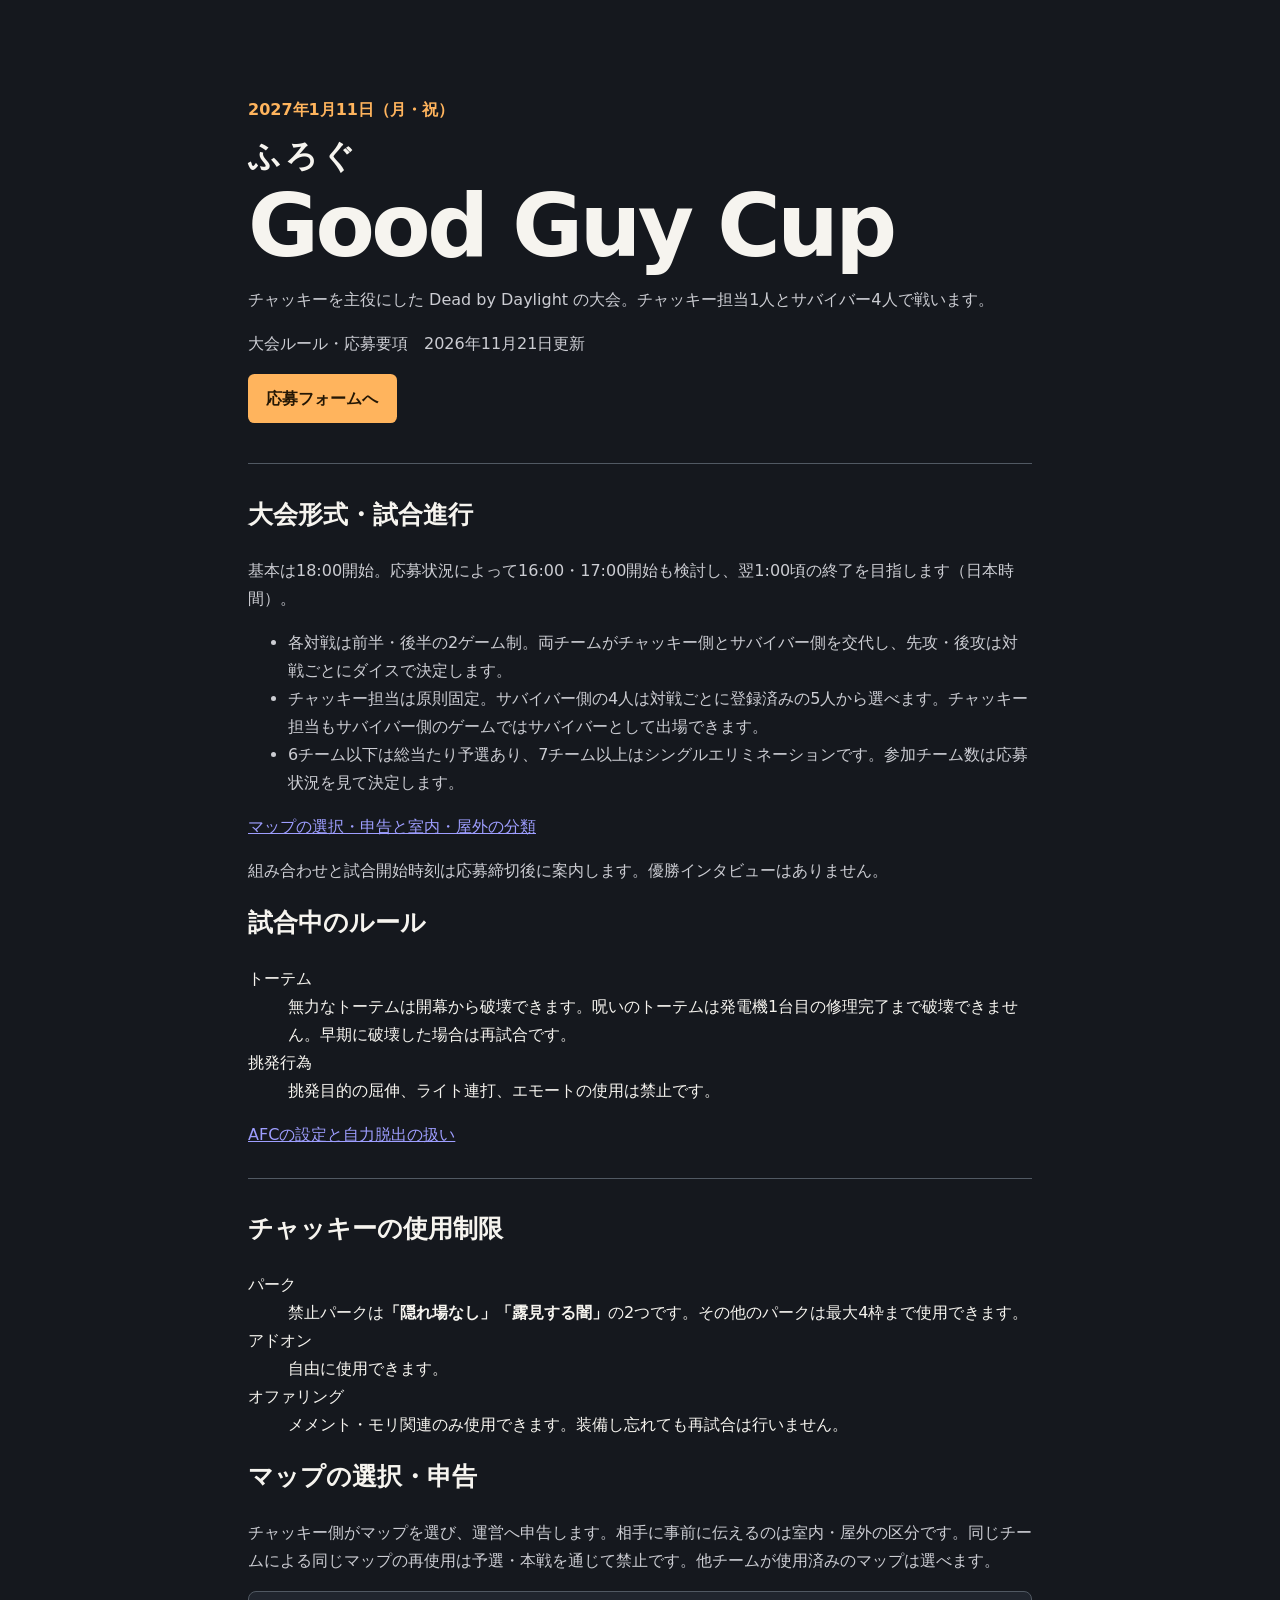
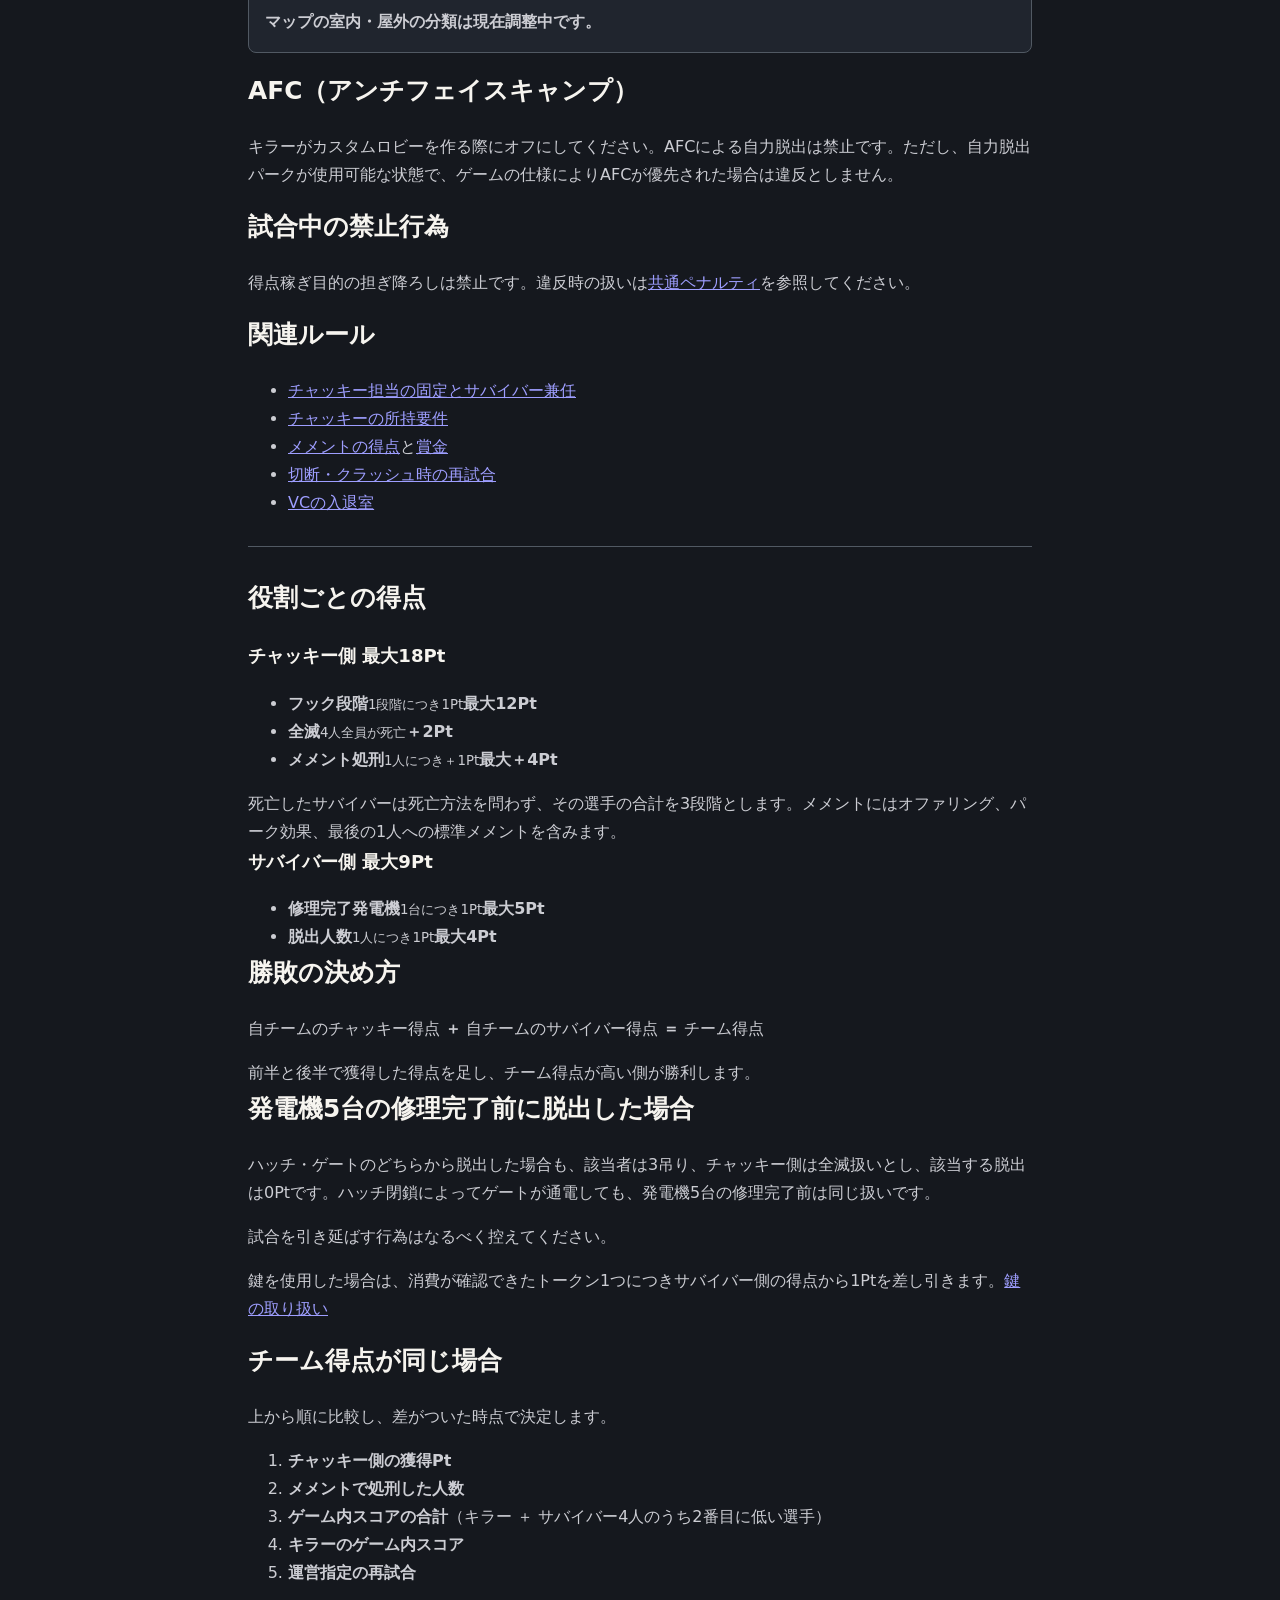
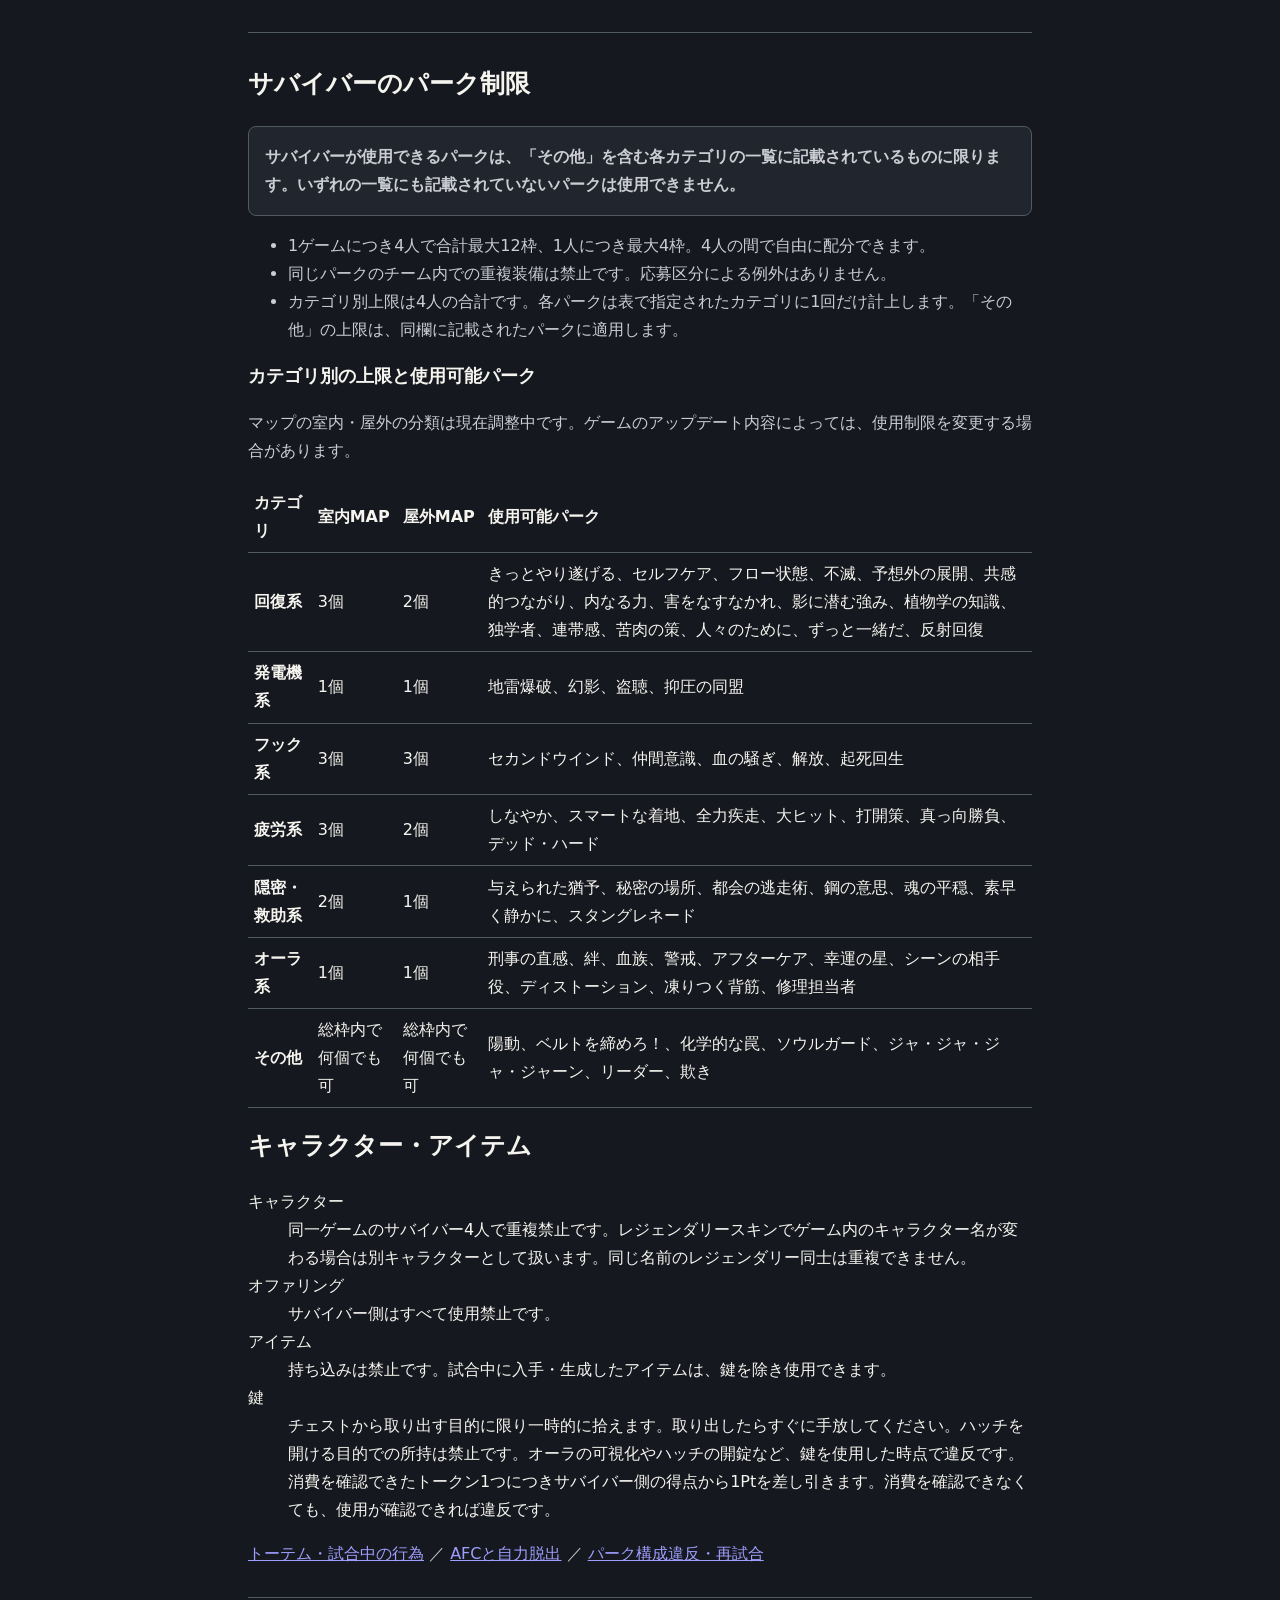
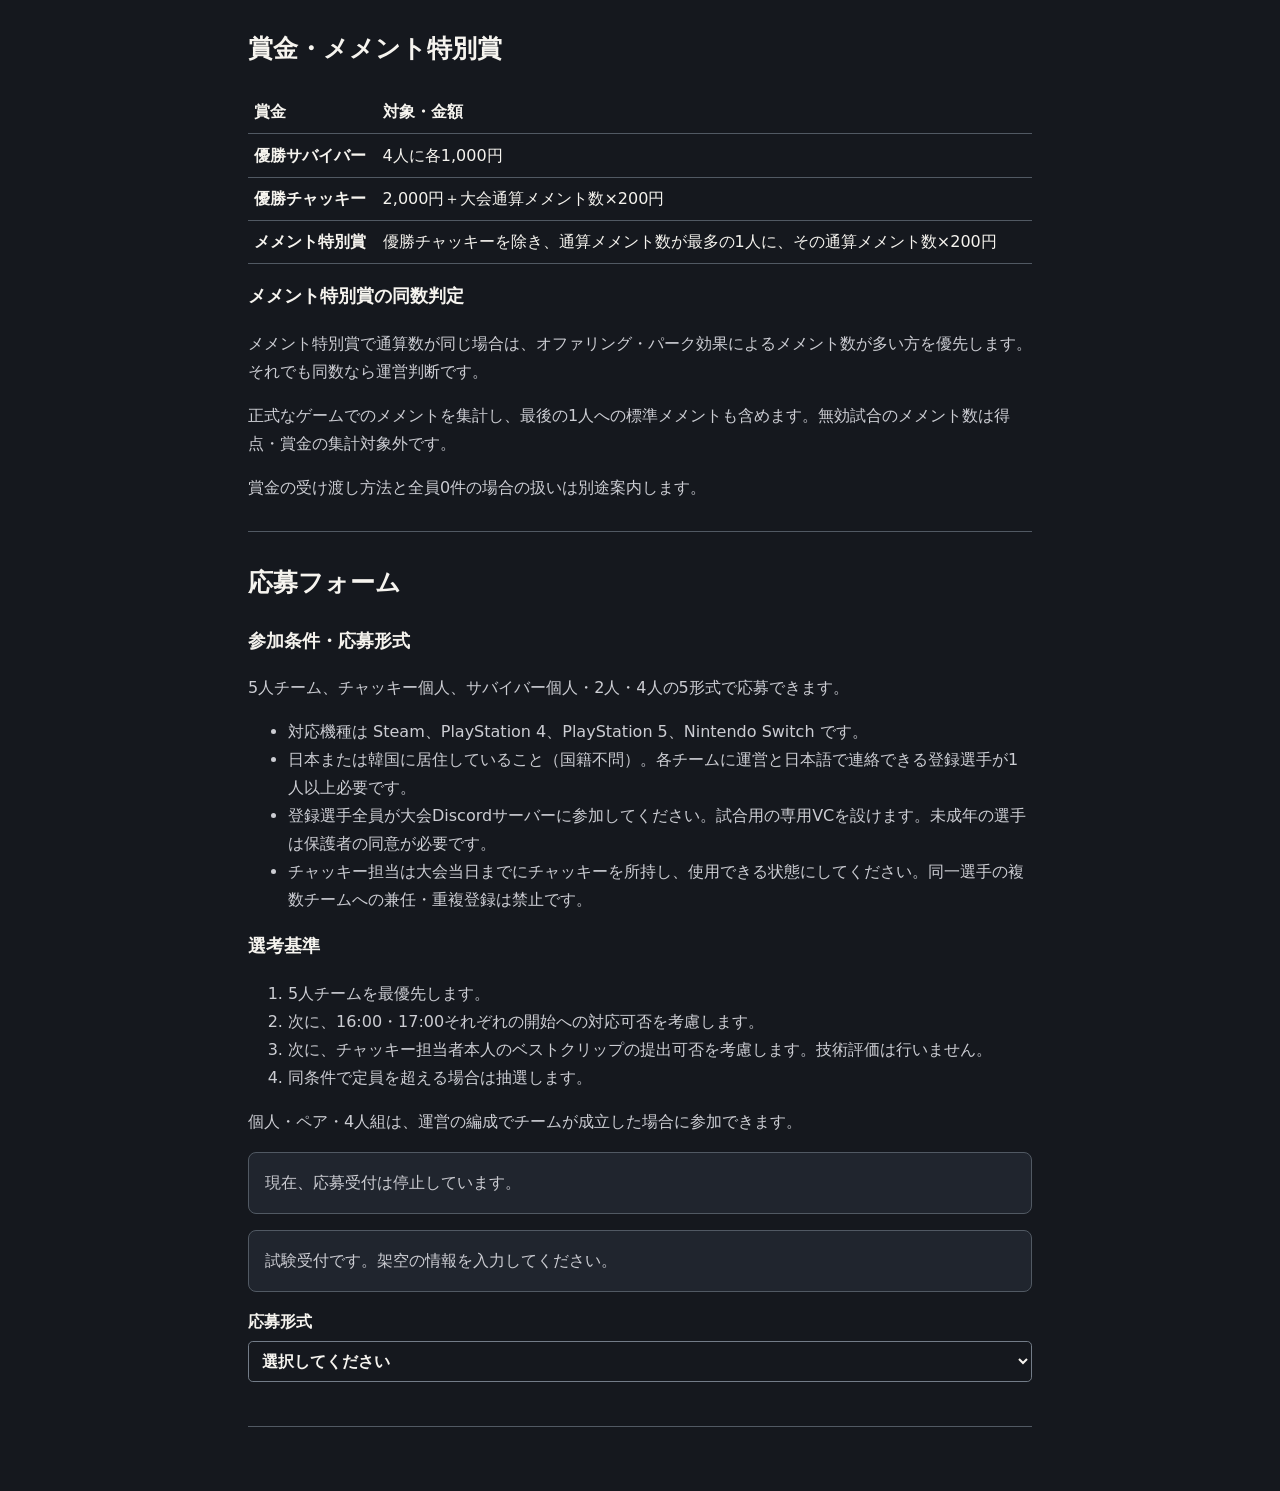
==== commit f08d9bdc: "Consolidate killer-specific match rules" ====
--- a/apps-script/Index.html
+++ b/apps-script/Index.html
@@ -36,18 +36,17 @@
     <p>基本は18:00開始。応募状況によって16:00・17:00開始も検討し、翌1:00頃の終了を目指します（日本時間）。</p>
     <ul>
       <li>各対戦は前半・後半の2ゲーム制。両チームがチャッキー側とサバイバー側を交代し、先攻・後攻は対戦ごとにダイスで決定します。</li>
-      <li>チャッキー担当は原則固定。サバイバー側の4人は対戦ごとに登録済みの5人から選べます。チャッキー担当もサバイバー側のゲームではサバイバーとして出場できます。</li>
-      <li>チャッキー側がマップを選び、運営へ申告します。相手に事前に伝えるのは室内・屋外の区分です。同じチームによる同じマップの再使用は予選・本戦を通じて禁止です。他チームが使用済みのマップは選べます。</li>
+      <li id="team-roles">チャッキー担当は原則固定。サバイバー側の4人は対戦ごとに登録済みの5人から選べます。チャッキー担当もサバイバー側のゲームではサバイバーとして出場できます。</li>
       <li>6チーム以下は総当たり予選あり、7チーム以上はシングルエリミネーションです。参加チーム数は応募状況を見て決定します。</li>
     </ul>
-    <p class="notice"><strong>マップの室内・屋外の分類は現在調整中です。</strong></p>
+    <p><a href="./killer-rules.html#map-selection">マップの選択・申告と室内・屋外の分類</a></p>
     <p>組み合わせと試合開始時刻は応募締切後に案内します。優勝インタビューはありません。</p>
     <h2 id="in-match">試合中のルール</h2>
     <dl class="rule-terms">
       <dt>トーテム</dt><dd>無力なトーテムは開幕から破壊できます。呪いのトーテムは発電機1台目の修理完了まで破壊できません。早期に破壊した場合は再試合です。</dd>
-      <dt>AFC（アンチフェイスキャンプ）</dt><dd>キラーがカスタムロビーを作る際にオフにしてください。AFCによる自力脱出は禁止です。ただし、自力脱出パークが使用可能な状態で、ゲームの仕様によりAFCが優先された場合は違反としません。</dd>
       <dt>挑発行為</dt><dd>挑発目的の屈伸、ライト連打、エモートの使用は禁止です。</dd>
     </dl>
+    <p><a href="./killer-rules.html#afc">AFCの設定と自力脱出の扱い</a></p>
   </section>
   <section id="killer-rules">
     <h2>チャッキーの使用制限</h2>
@@ -56,6 +55,21 @@
       <dt id="killer-add-ons">アドオン</dt><dd>自由に使用できます。</dd>
       <dt id="killer-offerings">オファリング</dt><dd>メメント・モリ関連のみ使用できます。装備し忘れても再試合は行いません。</dd>
     </dl>
+    <h2 id="map-selection">マップの選択・申告</h2>
+    <p>チャッキー側がマップを選び、運営へ申告します。相手に事前に伝えるのは室内・屋外の区分です。同じチームによる同じマップの再使用は予選・本戦を通じて禁止です。他チームが使用済みのマップは選べます。</p>
+    <p class="notice"><strong>マップの室内・屋外の分類は現在調整中です。</strong></p>
+    <h2 id="afc">AFC（アンチフェイスキャンプ）</h2>
+    <p>キラーがカスタムロビーを作る際にオフにしてください。AFCによる自力脱出は禁止です。ただし、自力脱出パークが使用可能な状態で、ゲームの仕様によりAFCが優先された場合は違反としません。</p>
+    <h2 id="carry-drop">試合中の禁止行為</h2>
+    <p>得点稼ぎ目的の担ぎ降ろしは禁止です。違反時の扱いは<a href="./penalties.html#common-penalties">共通ペナルティ</a>を参照してください。</p>
+    <h2 id="killer-related">関連ルール</h2>
+    <ul>
+      <li><a href="./game-rules.html#team-roles">チャッキー担当の固定とサバイバー兼任</a></li>
+      <li><a href="./entry-guide.html#chucky-ownership">チャッキーの所持要件</a></li>
+      <li><a href="./scoring.html#scoring">メメントの得点</a>と<a href="./prizes.html#prizes">賞金</a></li>
+      <li><a href="./penalties.html#connection">切断・クラッシュ時の再試合</a></li>
+      <li><a href="./game-rules.html#voice-chat">VCの入退室</a></li>
+    </ul>
   </section>
   <section id="scoring">
     <h2>役割ごとの得点</h2>
@@ -125,7 +139,7 @@
       <dt>アイテム</dt><dd>持ち込みは禁止です。試合中に入手・生成したアイテムは、鍵を除き使用できます。</dd>
       <dt>鍵</dt><dd>チェストから取り出す目的に限り一時的に拾えます。取り出したらすぐに手放してください。ハッチを開ける目的での所持は禁止です。オーラの可視化やハッチの開錠など、鍵を使用した時点で違反です。消費を確認できたトークン1つにつきサバイバー側の得点から1Ptを差し引きます。消費を確認できなくても、使用が確認できれば違反です。</dd>
     </dl>
-    <p><a href="./game-rules.html#in-match">トーテム・AFC・試合中の行為</a> ／ <a href="./penalties.html#loadout">パーク構成違反・再試合</a></p>
+    <p><a href="./game-rules.html#in-match">トーテム・試合中の行為</a> ／ <a href="./killer-rules.html#afc">AFCと自力脱出</a> ／ <a href="./penalties.html#loadout">パーク構成違反・再試合</a></p>
   </section>
   <section id="prizes">
     <h2>賞金・メメント特別賞</h2>
@@ -150,7 +164,7 @@
       <li>対応機種は Steam、PlayStation 4、PlayStation 5、Nintendo Switch です。</li>
       <li>日本または韓国に居住していること（国籍不問）。各チームに運営と日本語で連絡できる登録選手が1人以上必要です。</li>
       <li>登録選手全員が大会Discordサーバーに参加してください。試合用の専用VCを設けます。未成年の選手は保護者の同意が必要です。</li>
-      <li>チャッキー担当は大会当日までにチャッキーを所持し、使用できる状態にしてください。同一選手の複数チームへの兼任・重複登録は禁止です。</li>
+      <li id="chucky-ownership">チャッキー担当は大会当日までにチャッキーを所持し、使用できる状態にしてください。同一選手の複数チームへの兼任・重複登録は禁止です。</li>
     </ul>
     <h3 id="selection">選考基準</h3>
     <ol>
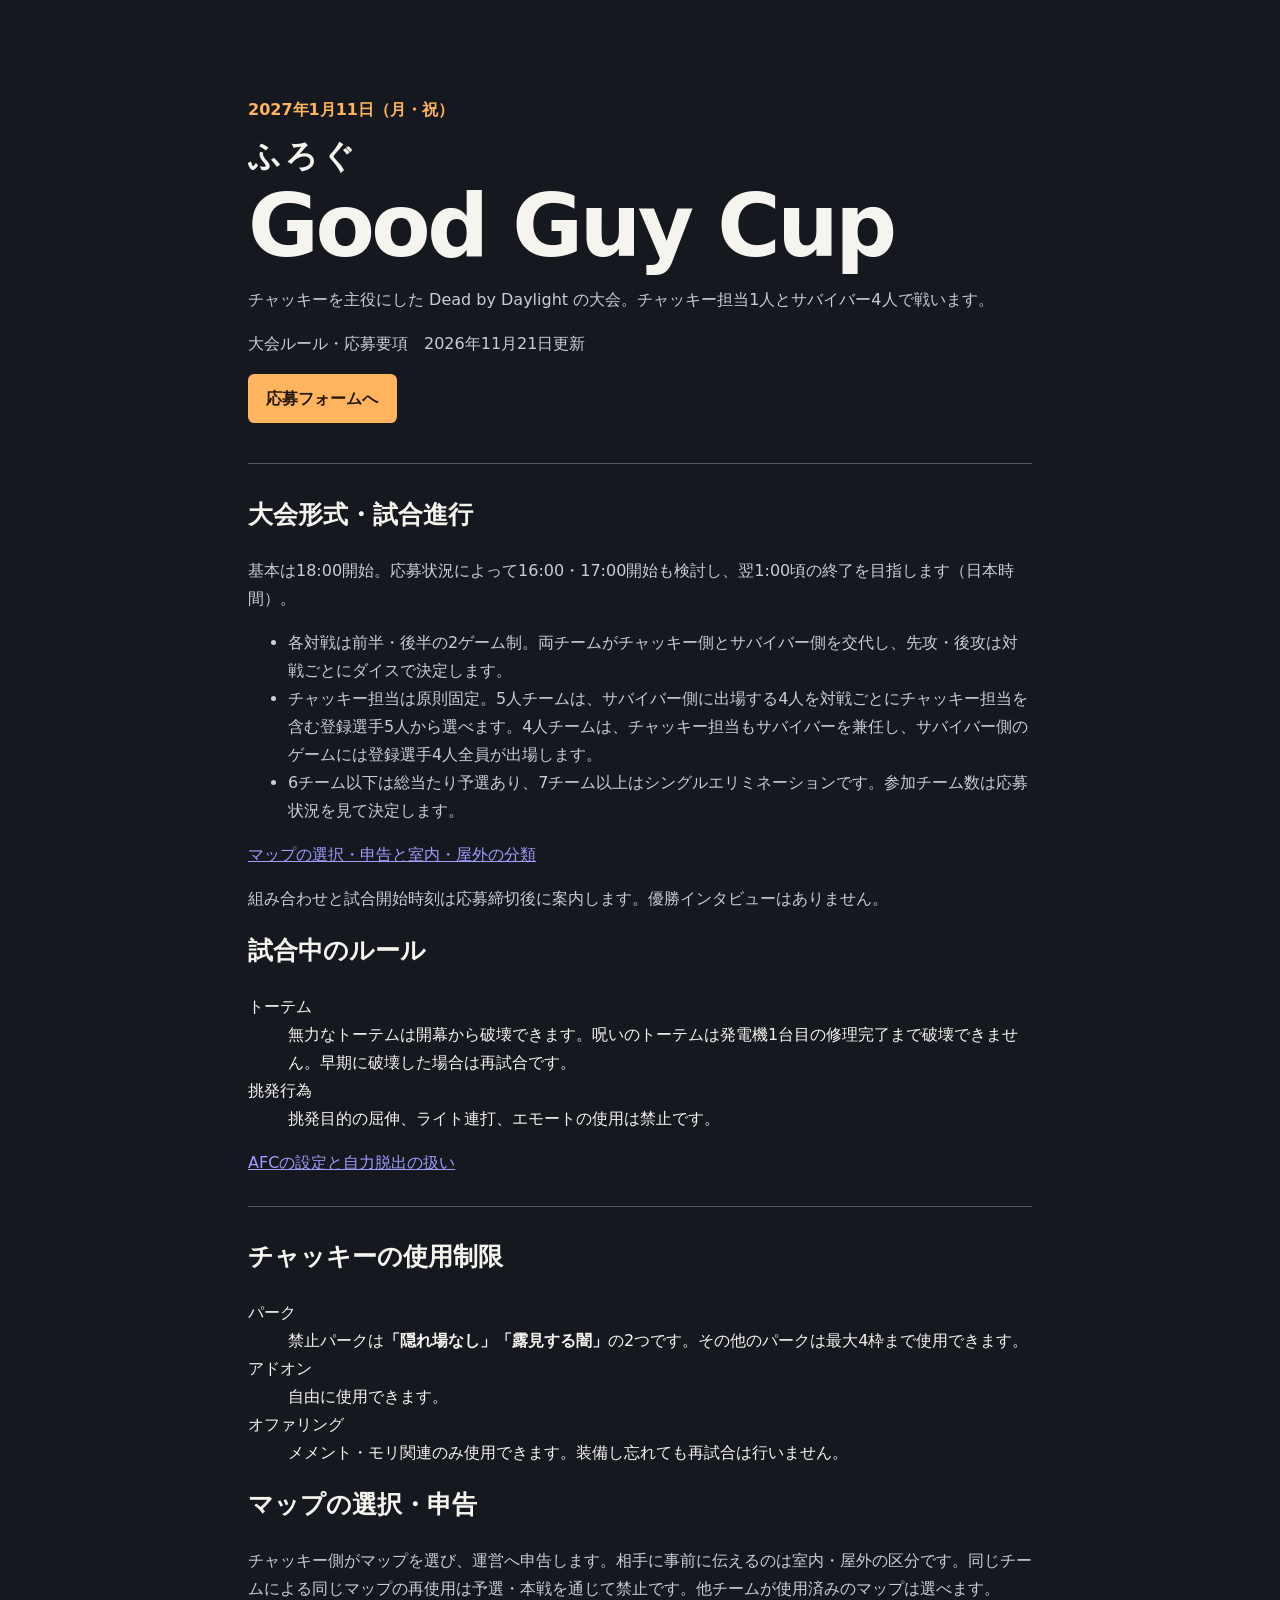
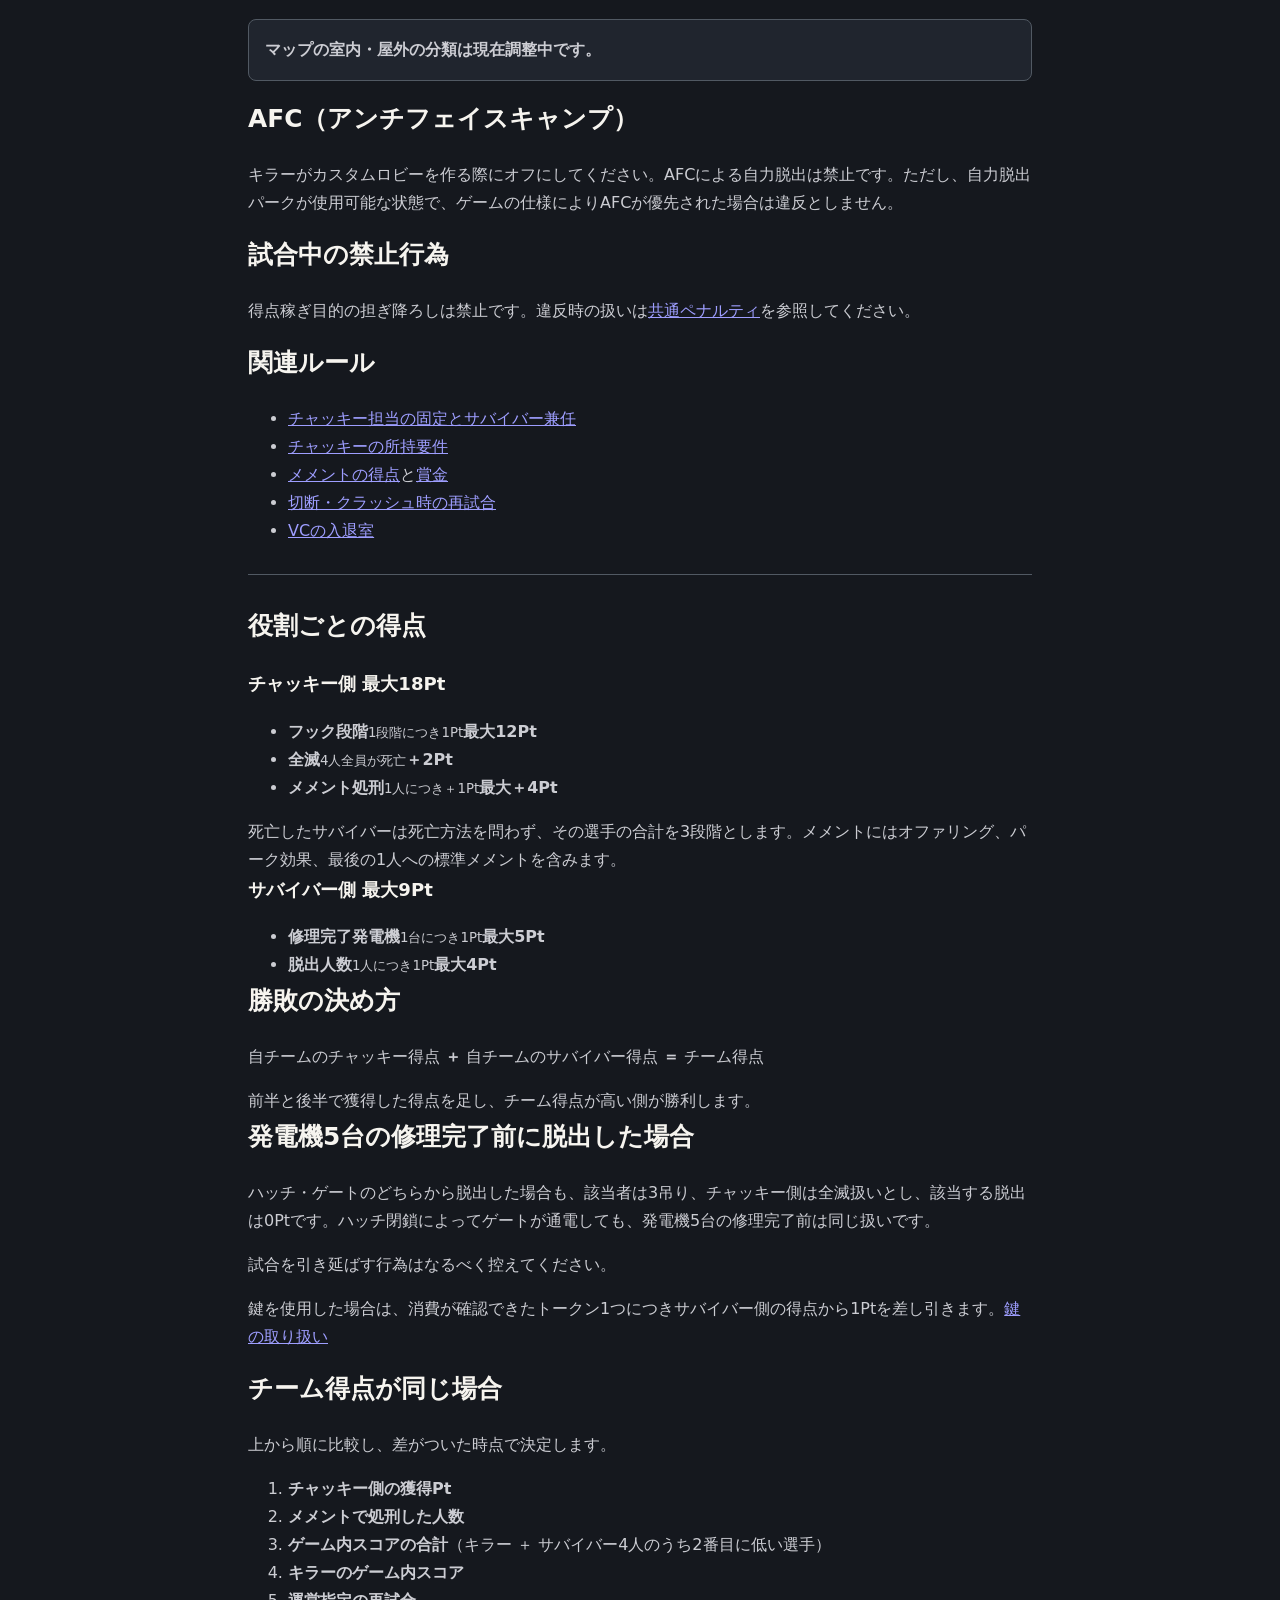
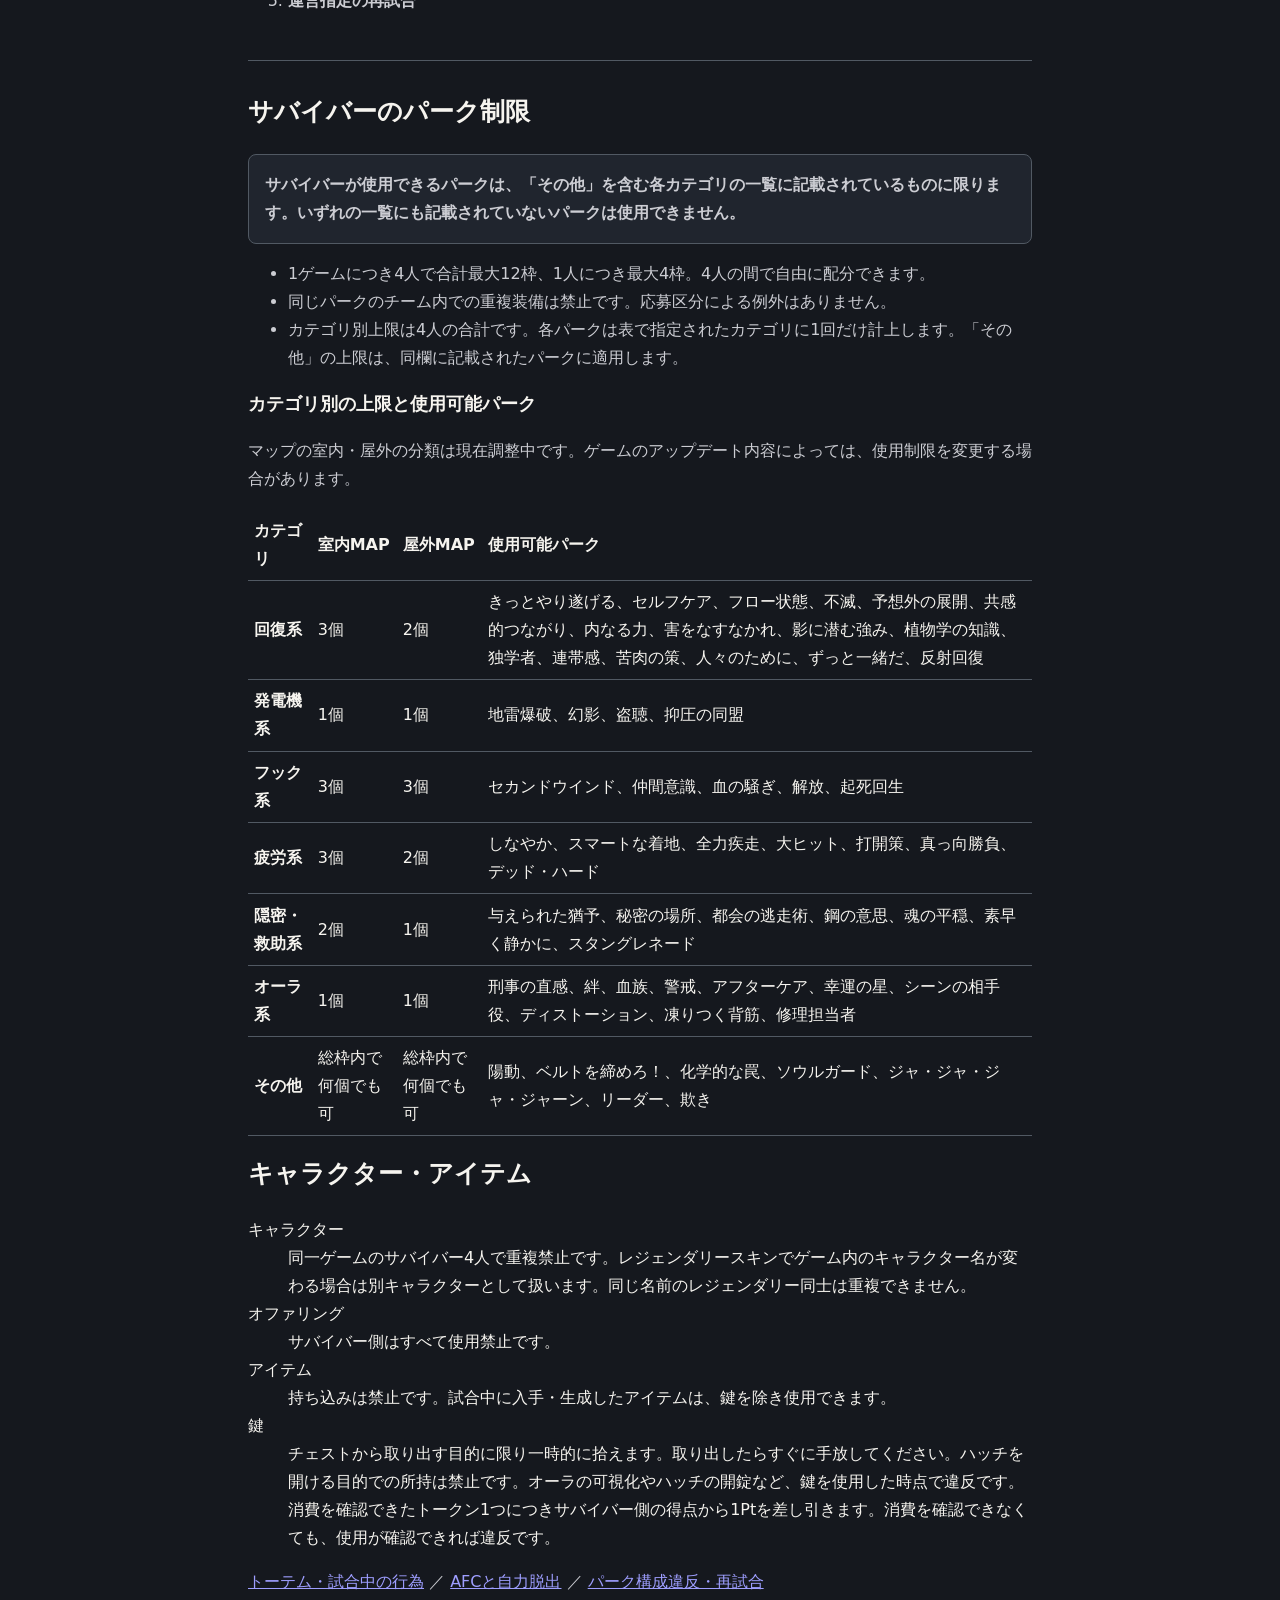
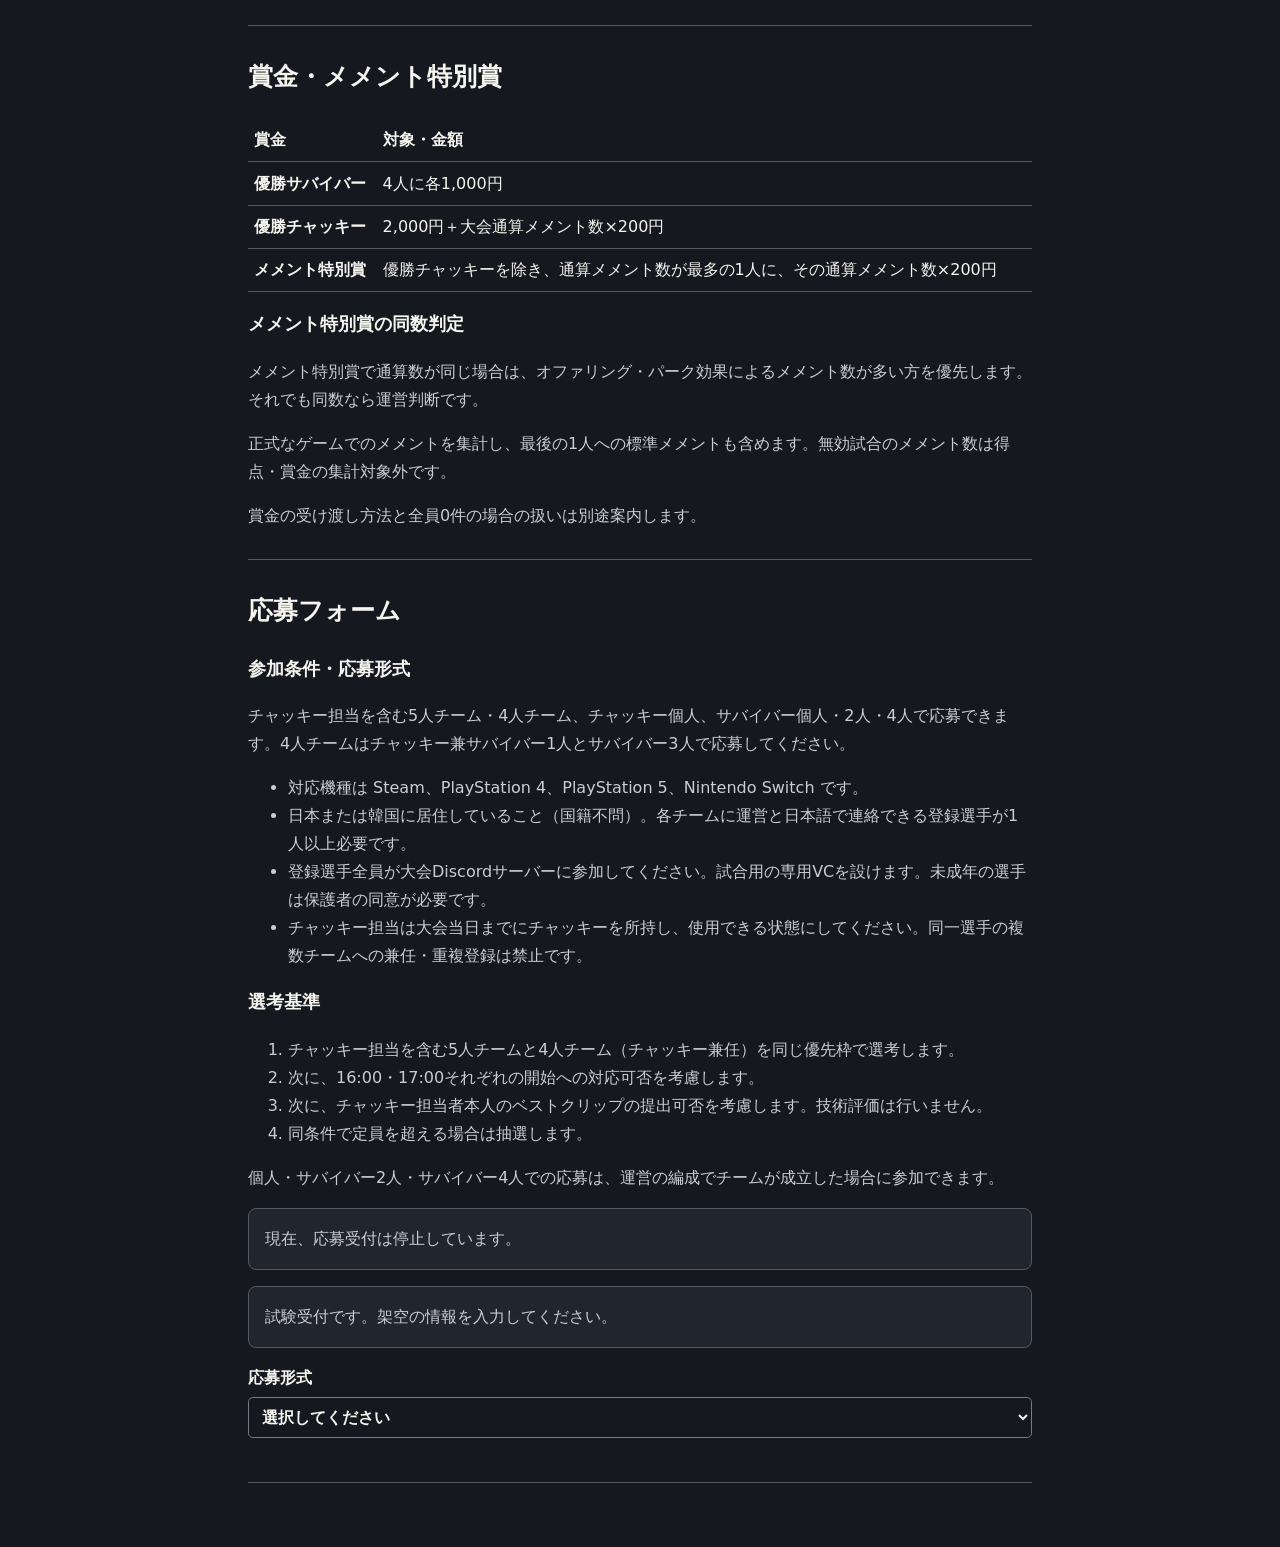
==== commit e234ac7c: "Update Index.htmlAdd priority entry for four-player teams" ====
--- a/apps-script/Index.html
+++ b/apps-script/Index.html
@@ -36,7 +36,7 @@
     <p>基本は18:00開始。応募状況によって16:00・17:00開始も検討し、翌1:00頃の終了を目指します（日本時間）。</p>
     <ul>
       <li>各対戦は前半・後半の2ゲーム制。両チームがチャッキー側とサバイバー側を交代し、先攻・後攻は対戦ごとにダイスで決定します。</li>
-      <li id="team-roles">チャッキー担当は原則固定。サバイバー側の4人は対戦ごとに登録済みの5人から選べます。チャッキー担当もサバイバー側のゲームではサバイバーとして出場できます。</li>
+      <li id="team-roles">チャッキー担当は原則固定。5人チームは、サバイバー側に出場する4人を対戦ごとにチャッキー担当を含む登録選手5人から選べます。4人チームは、チャッキー担当もサバイバーを兼任し、サバイバー側のゲームには登録選手4人全員が出場します。</li>
       <li>6チーム以下は総当たり予選あり、7チーム以上はシングルエリミネーションです。参加チーム数は応募状況を見て決定します。</li>
     </ul>
     <p><a href="./killer-rules.html#map-selection">マップの選択・申告と室内・屋外の分類</a></p>
@@ -159,7 +159,7 @@
   <section id="entry">
     <h2>応募フォーム</h2>
     <h3 id="entry-conditions">参加条件・応募形式</h3>
-    <p>5人チーム、チャッキー個人、サバイバー個人・2人・4人の5形式で応募できます。</p>
+    <p>チャッキー担当を含む5人チーム・4人チーム、チャッキー個人、サバイバー個人・2人・4人で応募できます。4人チームはチャッキー兼サバイバー1人とサバイバー3人で応募してください。</p>
     <ul>
       <li>対応機種は Steam、PlayStation 4、PlayStation 5、Nintendo Switch です。</li>
       <li>日本または韓国に居住していること（国籍不問）。各チームに運営と日本語で連絡できる登録選手が1人以上必要です。</li>
@@ -168,12 +168,12 @@
     </ul>
     <h3 id="selection">選考基準</h3>
     <ol>
-      <li>5人チームを最優先します。</li>
+      <li>チャッキー担当を含む5人チームと4人チーム（チャッキー兼任）を同じ優先枠で選考します。</li>
       <li>次に、16:00・17:00それぞれの開始への対応可否を考慮します。</li>
       <li>次に、チャッキー担当者本人のベストクリップの提出可否を考慮します。技術評価は行いません。</li>
       <li>同条件で定員を超える場合は抽選します。</li>
     </ol>
-    <p>個人・ペア・4人組は、運営の編成でチームが成立した場合に参加できます。</p>
+    <p>個人・サバイバー2人・サバイバー4人での応募は、運営の編成でチームが成立した場合に参加できます。</p>
     <? if (state === 'closed') { ?>
       <p class="notice">現在、応募受付は停止しています。</p>
     <? } else { ?>
@@ -182,7 +182,8 @@
         <label class="field">応募形式
           <select id="format" required>
             <option value="">選択してください</option>
-            <option value="team">5人チーム応募</option>
+            <option value="team" data-priority>5人チーム応募（チャッキー1人＋サバイバー4人）</option>
+            <option value="team4" data-priority>4人チーム応募（チャッキー兼サバイバー1人＋サバイバー3人）</option>
             <option value="killer">チャッキー個人応募</option>
             <option value="solo">サバイバー個人応募</option>
             <option value="duo">サバイバー2人応募</option>
@@ -217,7 +218,7 @@
             </div>
           </div>
           <p>入力情報は大会運営が選考、連絡、チーム編成、進行のために使用します。複数人での応募は、入力する選手全員に確認してください。</p>
-          <label class="check"><input id="eligible" type="checkbox" required>全員が日本または韓国に居住し、大会Discordに参加できること、複数チームへの重複登録がないことを確認しました。5人チームで応募する場合は、日本語で運営と連絡できる登録選手が1人以上います。チャッキー担当は大会当日までにチャッキーを使用できる状態にします。</label>
+          <label class="check"><input id="eligible" type="checkbox" required>全員が日本または韓国に居住し、大会Discordに参加できること、複数チームへの重複登録がないことを確認しました。チャッキー担当を含むチームで応募する場合は、日本語で運営と連絡できる登録選手が1人以上います。チャッキー担当は大会当日までにチャッキーを使用できる状態にします。</label>
           <label class="check"><input id="agree" type="checkbox" required>大会ルール、選考条件、応募情報の利用目的を確認し、同意します。複数人の場合は全員の同意を確認済みです。</label>
           <button id="send" type="submit">応募を送信</button>
         </fieldset>
@@ -283,7 +284,7 @@
     });
     players.append(card);
   });
-  const hasKiller = roles.includes('チャッキー');
+  const hasKiller = roles[0]?.startsWith('チャッキー');
   get('clip-fields').hidden = !hasKiller;
   get('clip').disabled = !hasKiller;
   get('clip').value = '';
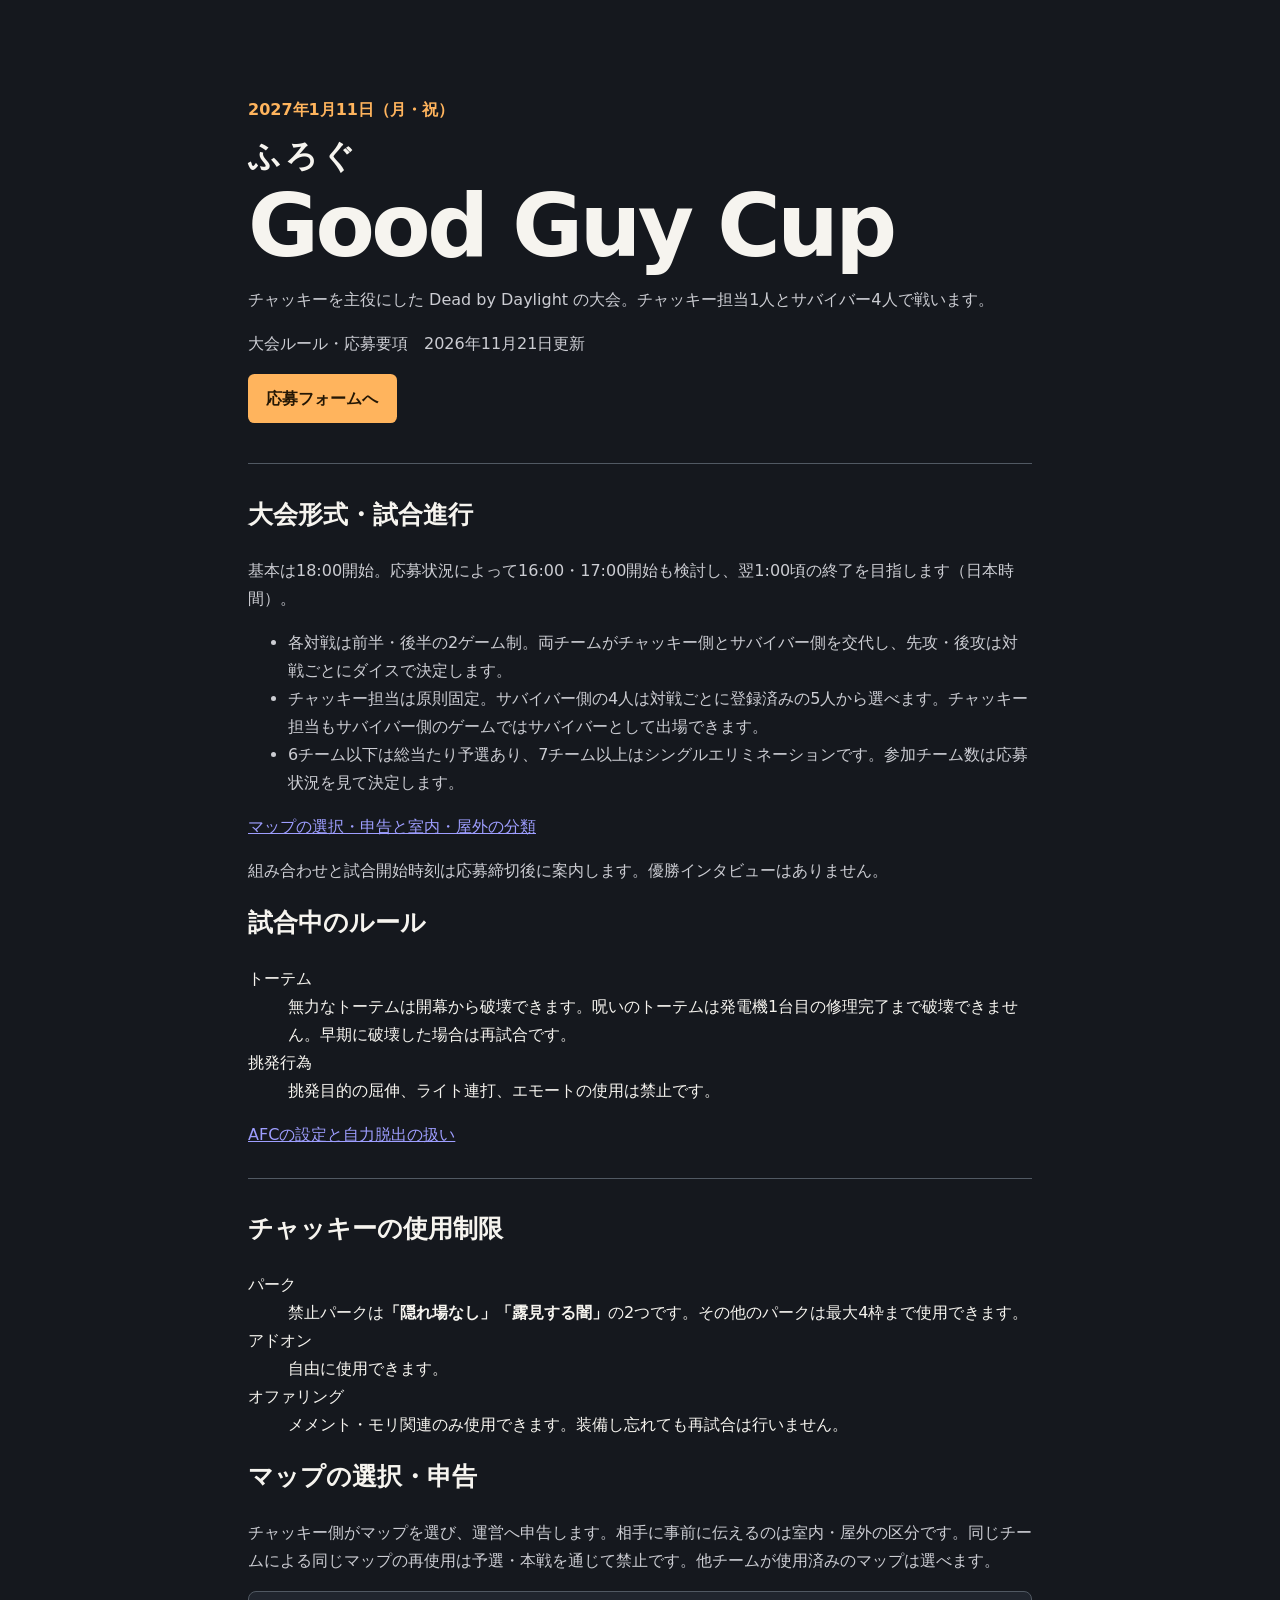
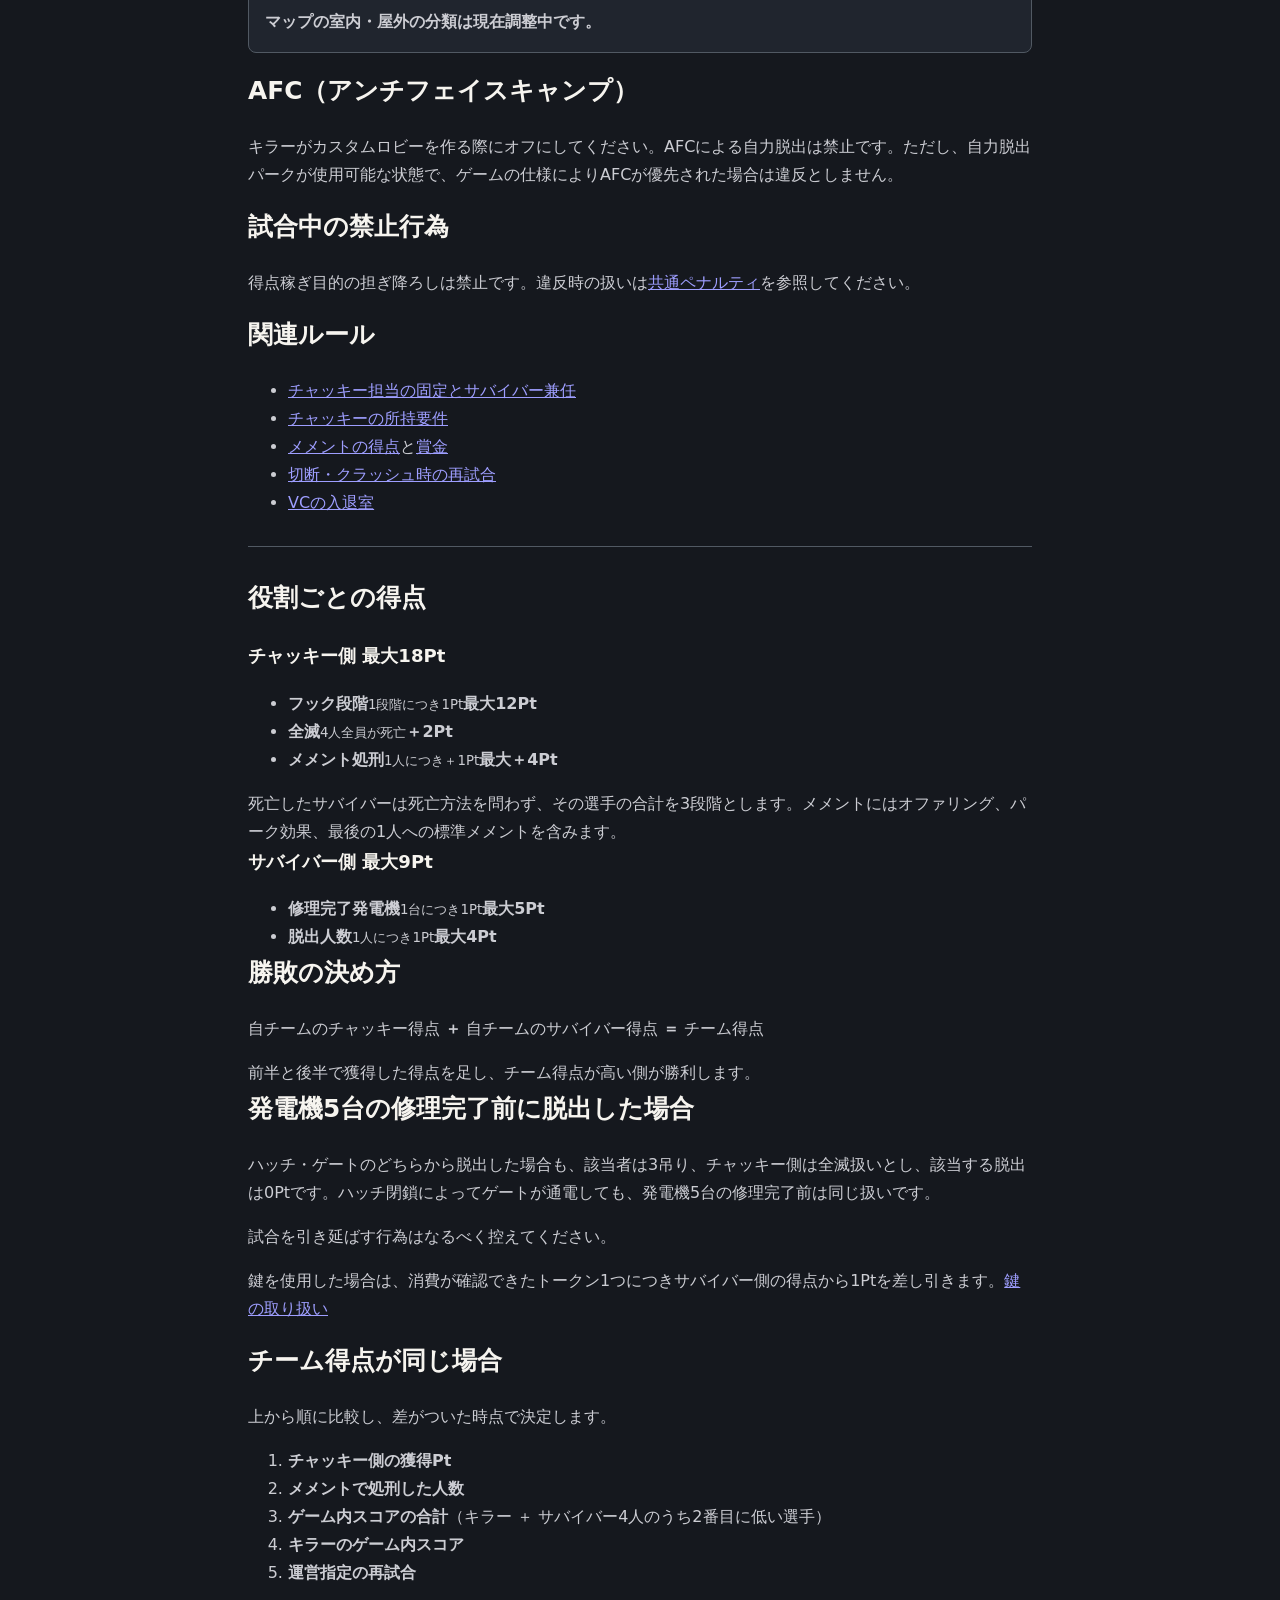
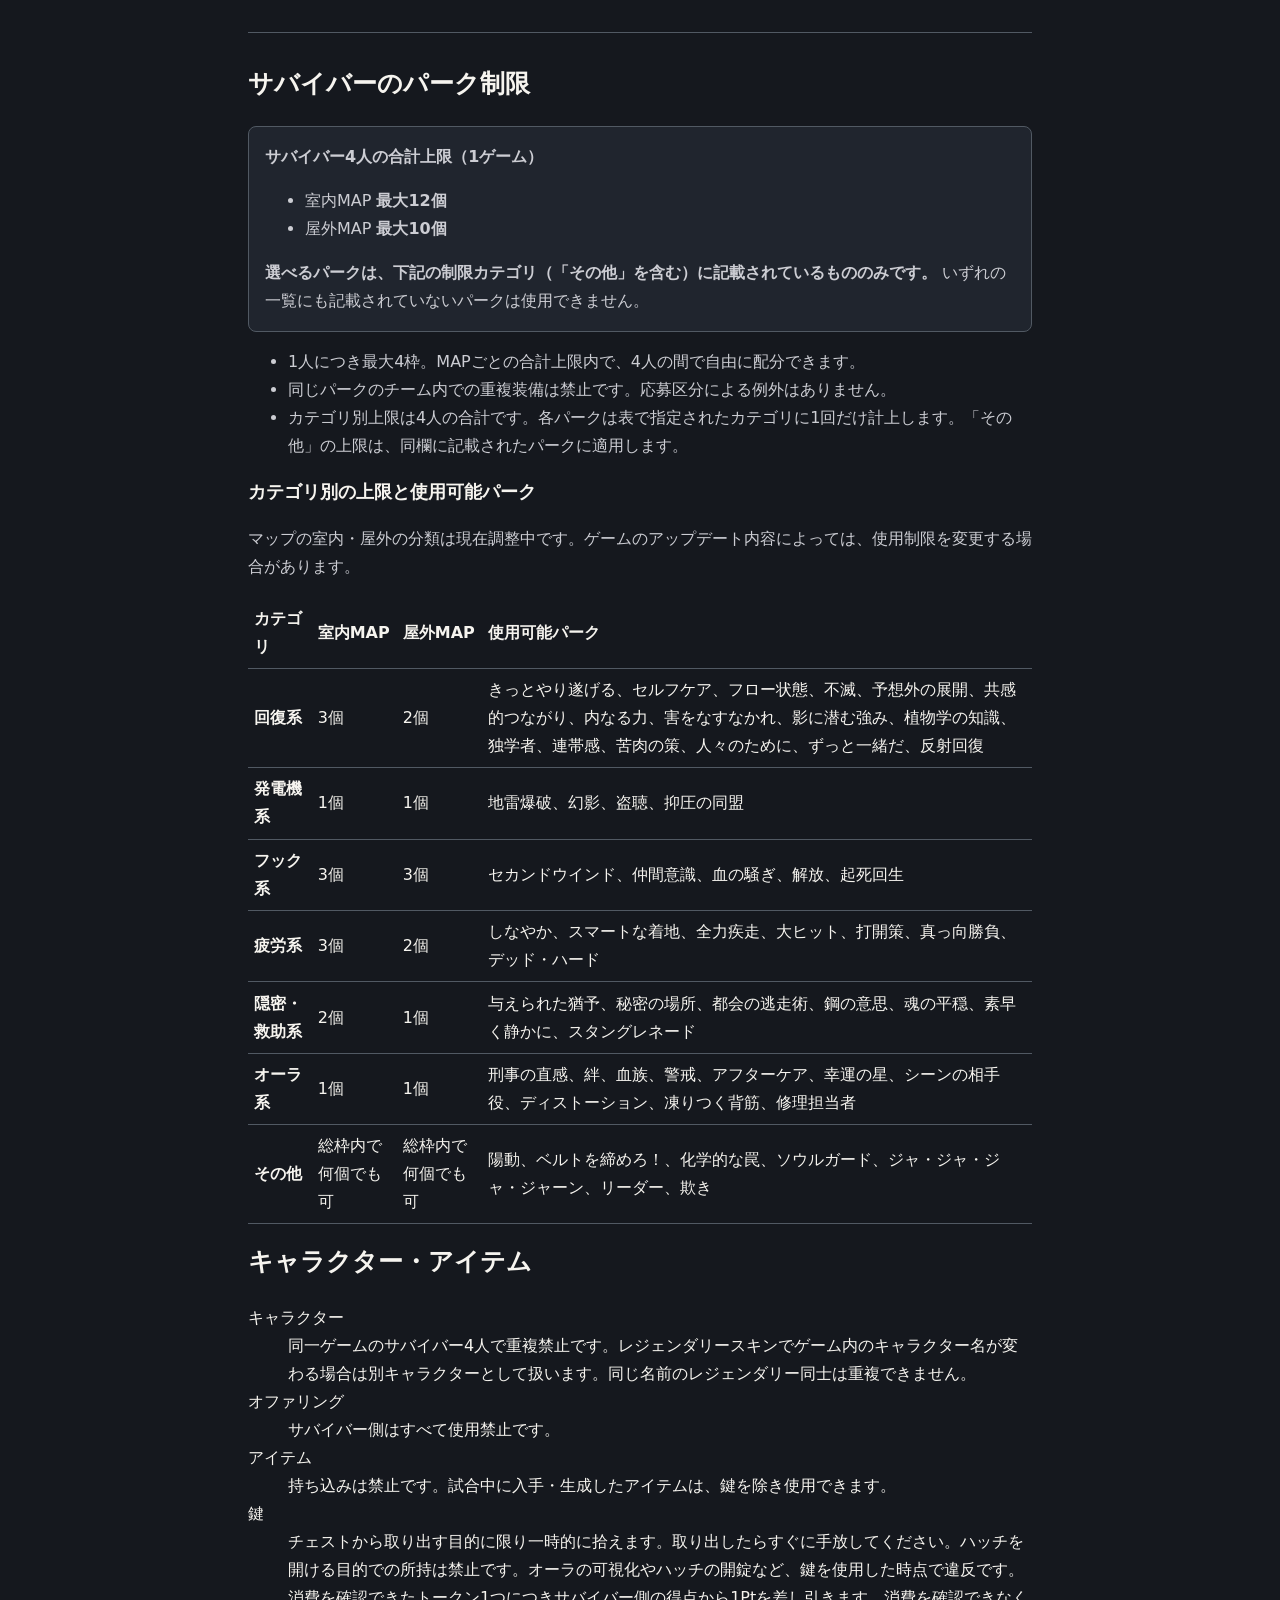
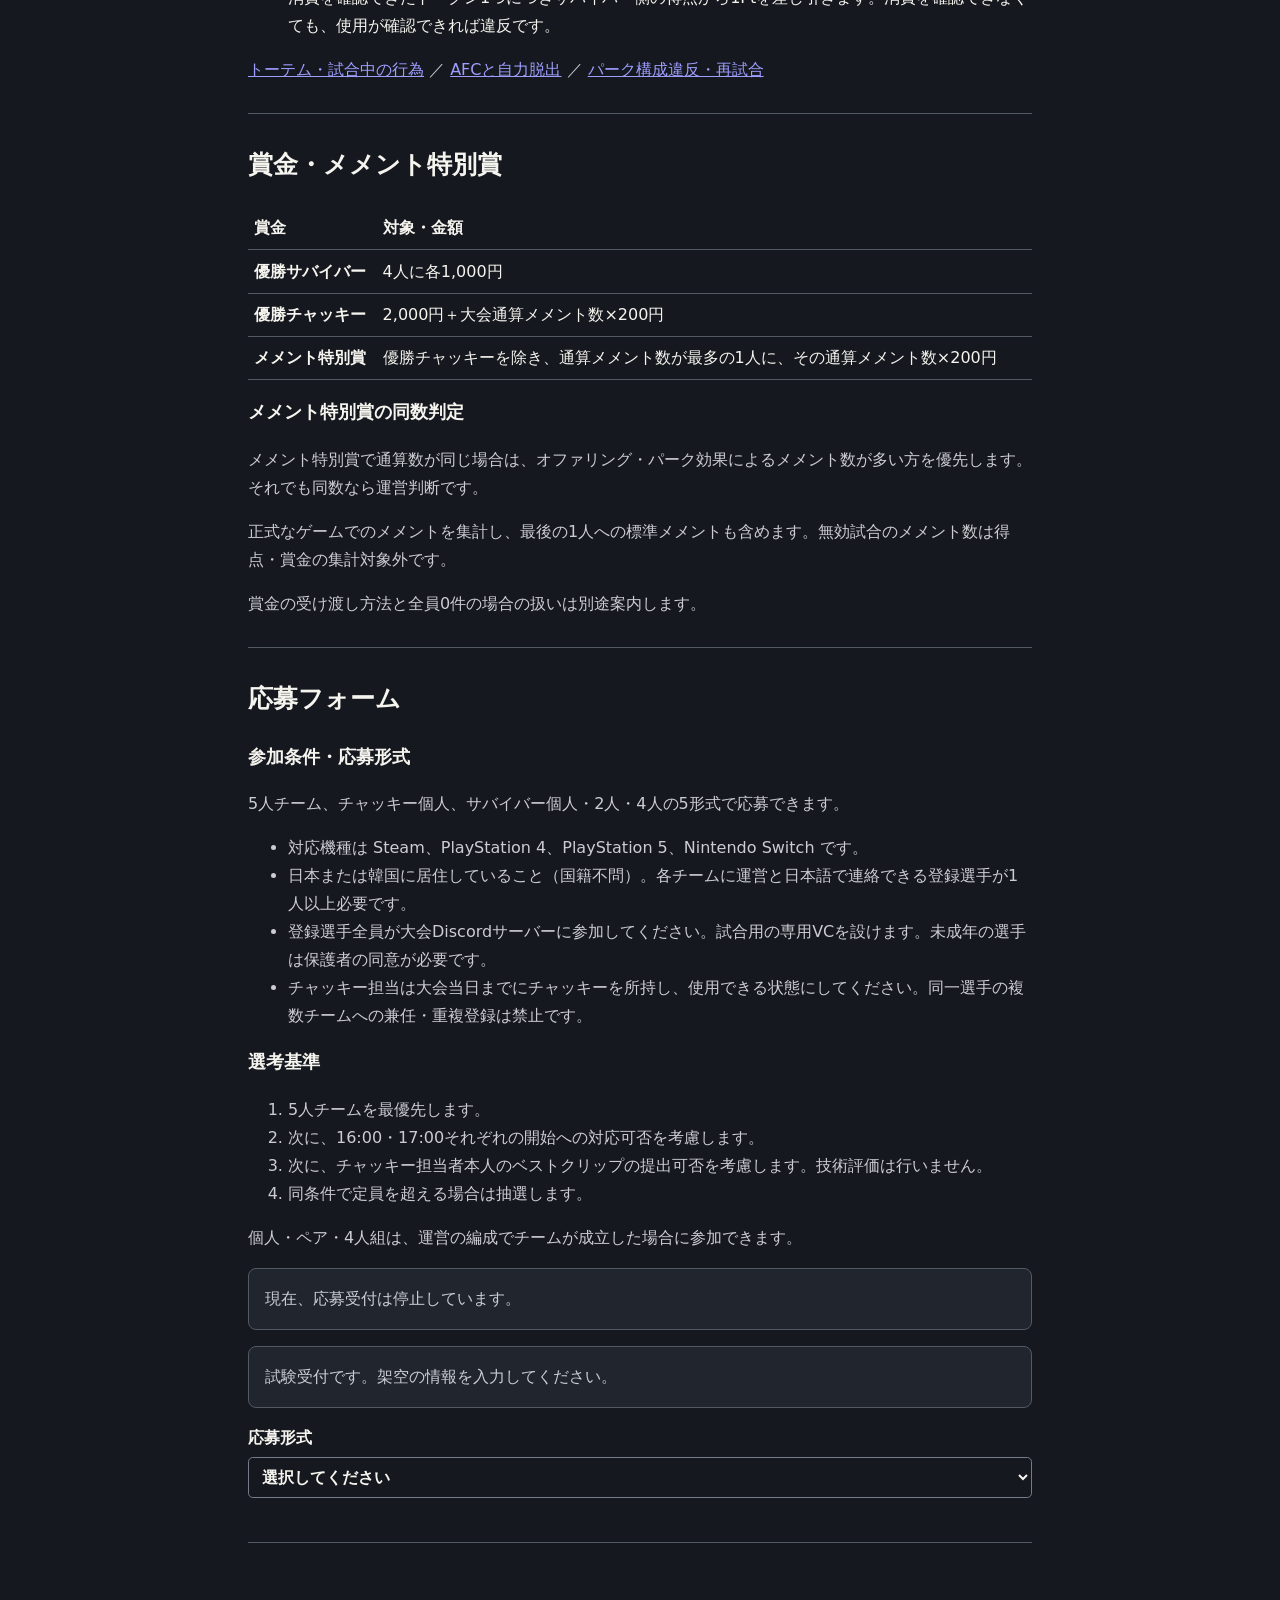
==== commit 593137d0: "Set indoor and outdoor survivor perk limits" ====
--- a/apps-script/Index.html
+++ b/apps-script/Index.html
@@ -36,7 +36,7 @@
     <p>基本は18:00開始。応募状況によって16:00・17:00開始も検討し、翌1:00頃の終了を目指します（日本時間）。</p>
     <ul>
       <li>各対戦は前半・後半の2ゲーム制。両チームがチャッキー側とサバイバー側を交代し、先攻・後攻は対戦ごとにダイスで決定します。</li>
-      <li id="team-roles">チャッキー担当は原則固定。5人チームは、サバイバー側に出場する4人を対戦ごとにチャッキー担当を含む登録選手5人から選べます。4人チームは、チャッキー担当もサバイバーを兼任し、サバイバー側のゲームには登録選手4人全員が出場します。</li>
+      <li id="team-roles">チャッキー担当は原則固定。サバイバー側の4人は対戦ごとに登録済みの5人から選べます。チャッキー担当もサバイバー側のゲームではサバイバーとして出場できます。</li>
       <li>6チーム以下は総当たり予選あり、7チーム以上はシングルエリミネーションです。参加チーム数は応募状況を見て決定します。</li>
     </ul>
     <p><a href="./killer-rules.html#map-selection">マップの選択・申告と室内・屋外の分類</a></p>
@@ -112,9 +112,13 @@
   </section>
   <section id="perk-rules">
     <h2>サバイバーのパーク制限</h2>
-    <p class="notice"><strong>サバイバーが使用できるパークは、「その他」を含む各カテゴリの一覧に記載されているものに限ります。いずれの一覧にも記載されていないパークは使用できません。</strong></p>
+    <div class="notice perk-limits">
+      <p><strong>サバイバー4人の合計上限（1ゲーム）</strong></p>
+      <ul><li>室内MAP <strong>最大12個</strong></li><li>屋外MAP <strong>最大10個</strong></li></ul>
+      <p><strong>選べるパークは、下記の制限カテゴリ（「その他」を含む）に記載されているもののみです。</strong> いずれの一覧にも記載されていないパークは使用できません。</p>
+    </div>
     <ul>
-      <li>1ゲームにつき4人で合計最大12枠、1人につき最大4枠。4人の間で自由に配分できます。</li>
+      <li>1人につき最大4枠。MAPごとの合計上限内で、4人の間で自由に配分できます。</li>
       <li>同じパークのチーム内での重複装備は禁止です。応募区分による例外はありません。</li>
       <li>カテゴリ別上限は4人の合計です。各パークは表で指定されたカテゴリに1回だけ計上します。「その他」の上限は、同欄に記載されたパークに適用します。</li>
     </ul>
@@ -159,7 +163,7 @@
   <section id="entry">
     <h2>応募フォーム</h2>
     <h3 id="entry-conditions">参加条件・応募形式</h3>
-    <p>チャッキー担当を含む5人チーム・4人チーム、チャッキー個人、サバイバー個人・2人・4人で応募できます。4人チームはチャッキー兼サバイバー1人とサバイバー3人で応募してください。</p>
+    <p>5人チーム、チャッキー個人、サバイバー個人・2人・4人の5形式で応募できます。</p>
     <ul>
       <li>対応機種は Steam、PlayStation 4、PlayStation 5、Nintendo Switch です。</li>
       <li>日本または韓国に居住していること（国籍不問）。各チームに運営と日本語で連絡できる登録選手が1人以上必要です。</li>
@@ -168,12 +172,12 @@
     </ul>
     <h3 id="selection">選考基準</h3>
     <ol>
-      <li>チャッキー担当を含む5人チームと4人チーム（チャッキー兼任）を同じ優先枠で選考します。</li>
+      <li>5人チームを最優先します。</li>
       <li>次に、16:00・17:00それぞれの開始への対応可否を考慮します。</li>
       <li>次に、チャッキー担当者本人のベストクリップの提出可否を考慮します。技術評価は行いません。</li>
       <li>同条件で定員を超える場合は抽選します。</li>
     </ol>
-    <p>個人・サバイバー2人・サバイバー4人での応募は、運営の編成でチームが成立した場合に参加できます。</p>
+    <p>個人・ペア・4人組は、運営の編成でチームが成立した場合に参加できます。</p>
     <? if (state === 'closed') { ?>
       <p class="notice">現在、応募受付は停止しています。</p>
     <? } else { ?>
@@ -182,8 +186,7 @@
         <label class="field">応募形式
           <select id="format" required>
             <option value="">選択してください</option>
-            <option value="team" data-priority>5人チーム応募（チャッキー1人＋サバイバー4人）</option>
-            <option value="team4" data-priority>4人チーム応募（チャッキー兼サバイバー1人＋サバイバー3人）</option>
+            <option value="team">5人チーム応募</option>
             <option value="killer">チャッキー個人応募</option>
             <option value="solo">サバイバー個人応募</option>
             <option value="duo">サバイバー2人応募</option>
@@ -218,7 +221,7 @@
             </div>
           </div>
           <p>入力情報は大会運営が選考、連絡、チーム編成、進行のために使用します。複数人での応募は、入力する選手全員に確認してください。</p>
-          <label class="check"><input id="eligible" type="checkbox" required>全員が日本または韓国に居住し、大会Discordに参加できること、複数チームへの重複登録がないことを確認しました。チャッキー担当を含むチームで応募する場合は、日本語で運営と連絡できる登録選手が1人以上います。チャッキー担当は大会当日までにチャッキーを使用できる状態にします。</label>
+          <label class="check"><input id="eligible" type="checkbox" required>全員が日本または韓国に居住し、大会Discordに参加できること、複数チームへの重複登録がないことを確認しました。5人チームで応募する場合は、日本語で運営と連絡できる登録選手が1人以上います。チャッキー担当は大会当日までにチャッキーを使用できる状態にします。</label>
           <label class="check"><input id="agree" type="checkbox" required>大会ルール、選考条件、応募情報の利用目的を確認し、同意します。複数人の場合は全員の同意を確認済みです。</label>
           <button id="send" type="submit">応募を送信</button>
         </fieldset>
@@ -284,7 +287,7 @@
     });
     players.append(card);
   });
-  const hasKiller = roles[0]?.startsWith('チャッキー');
+  const hasKiller = roles.includes('チャッキー');
   get('clip-fields').hidden = !hasKiller;
   get('clip').disabled = !hasKiller;
   get('clip').value = '';
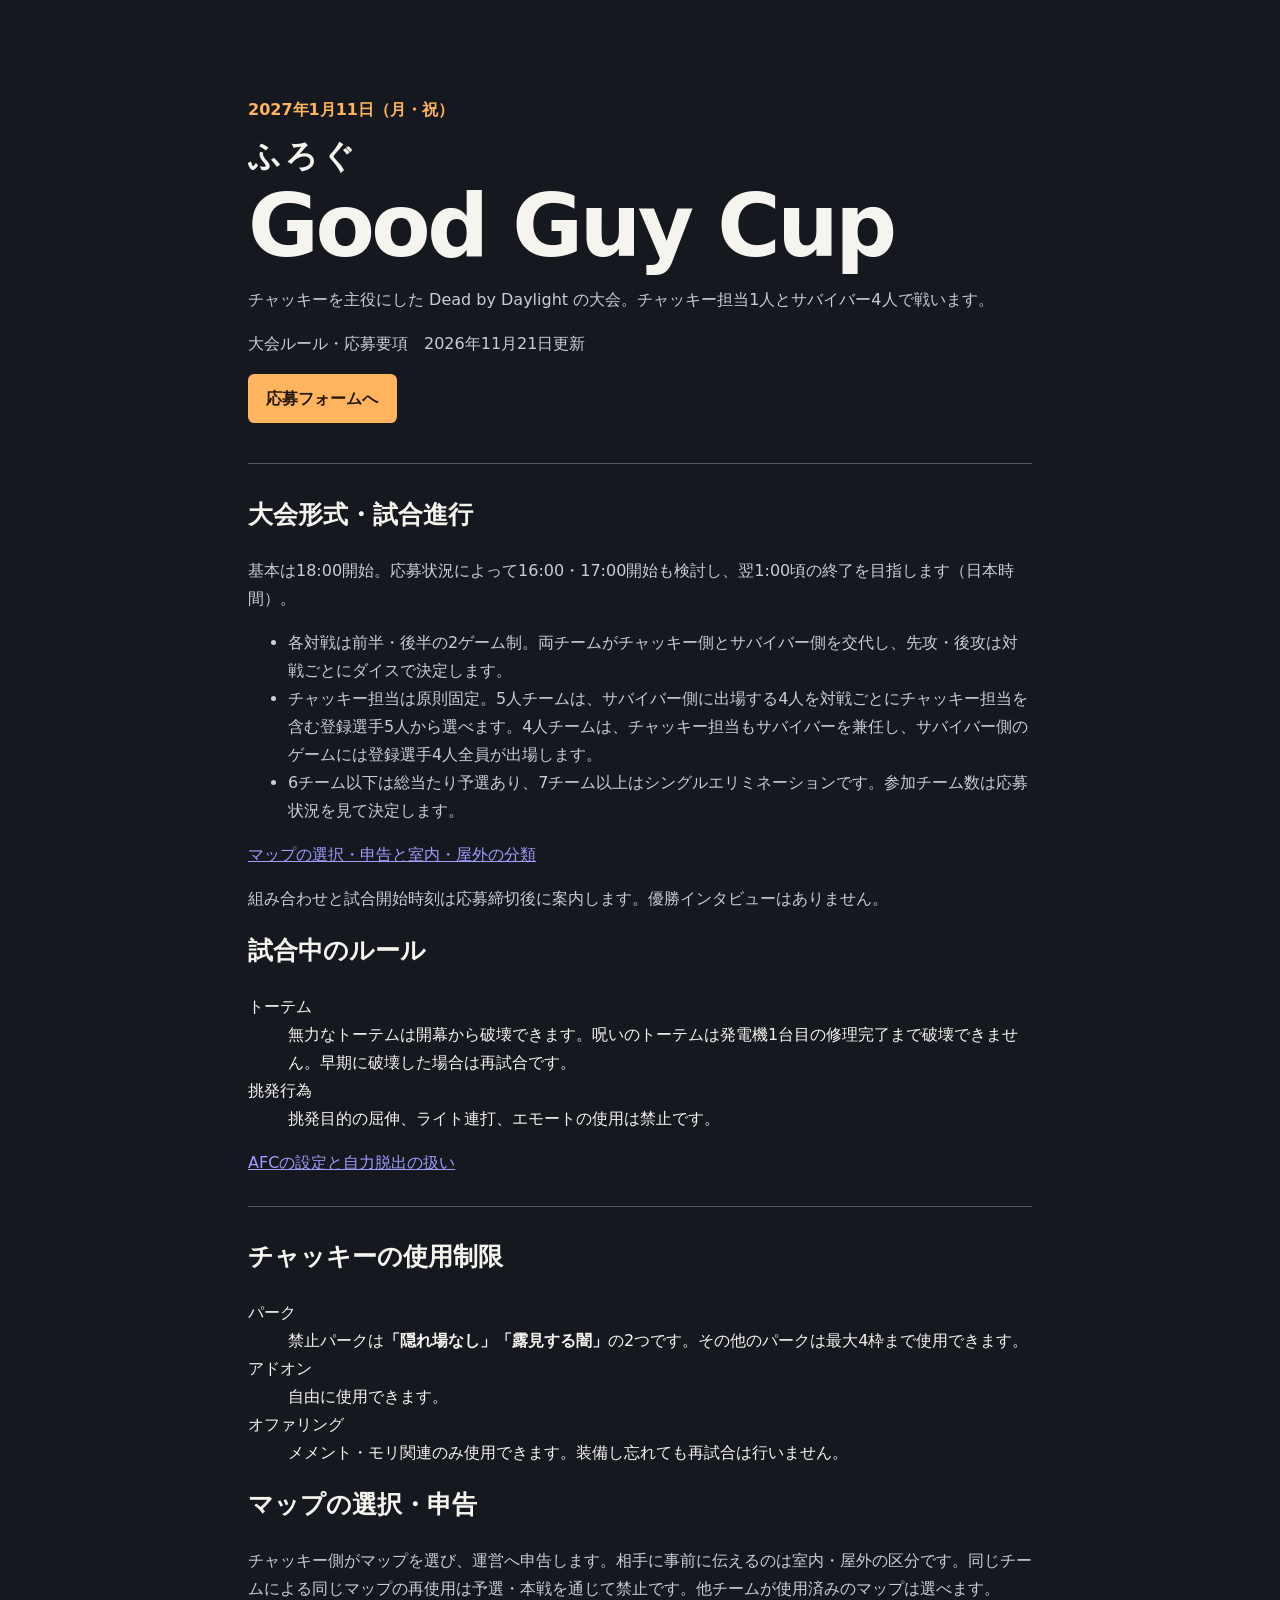
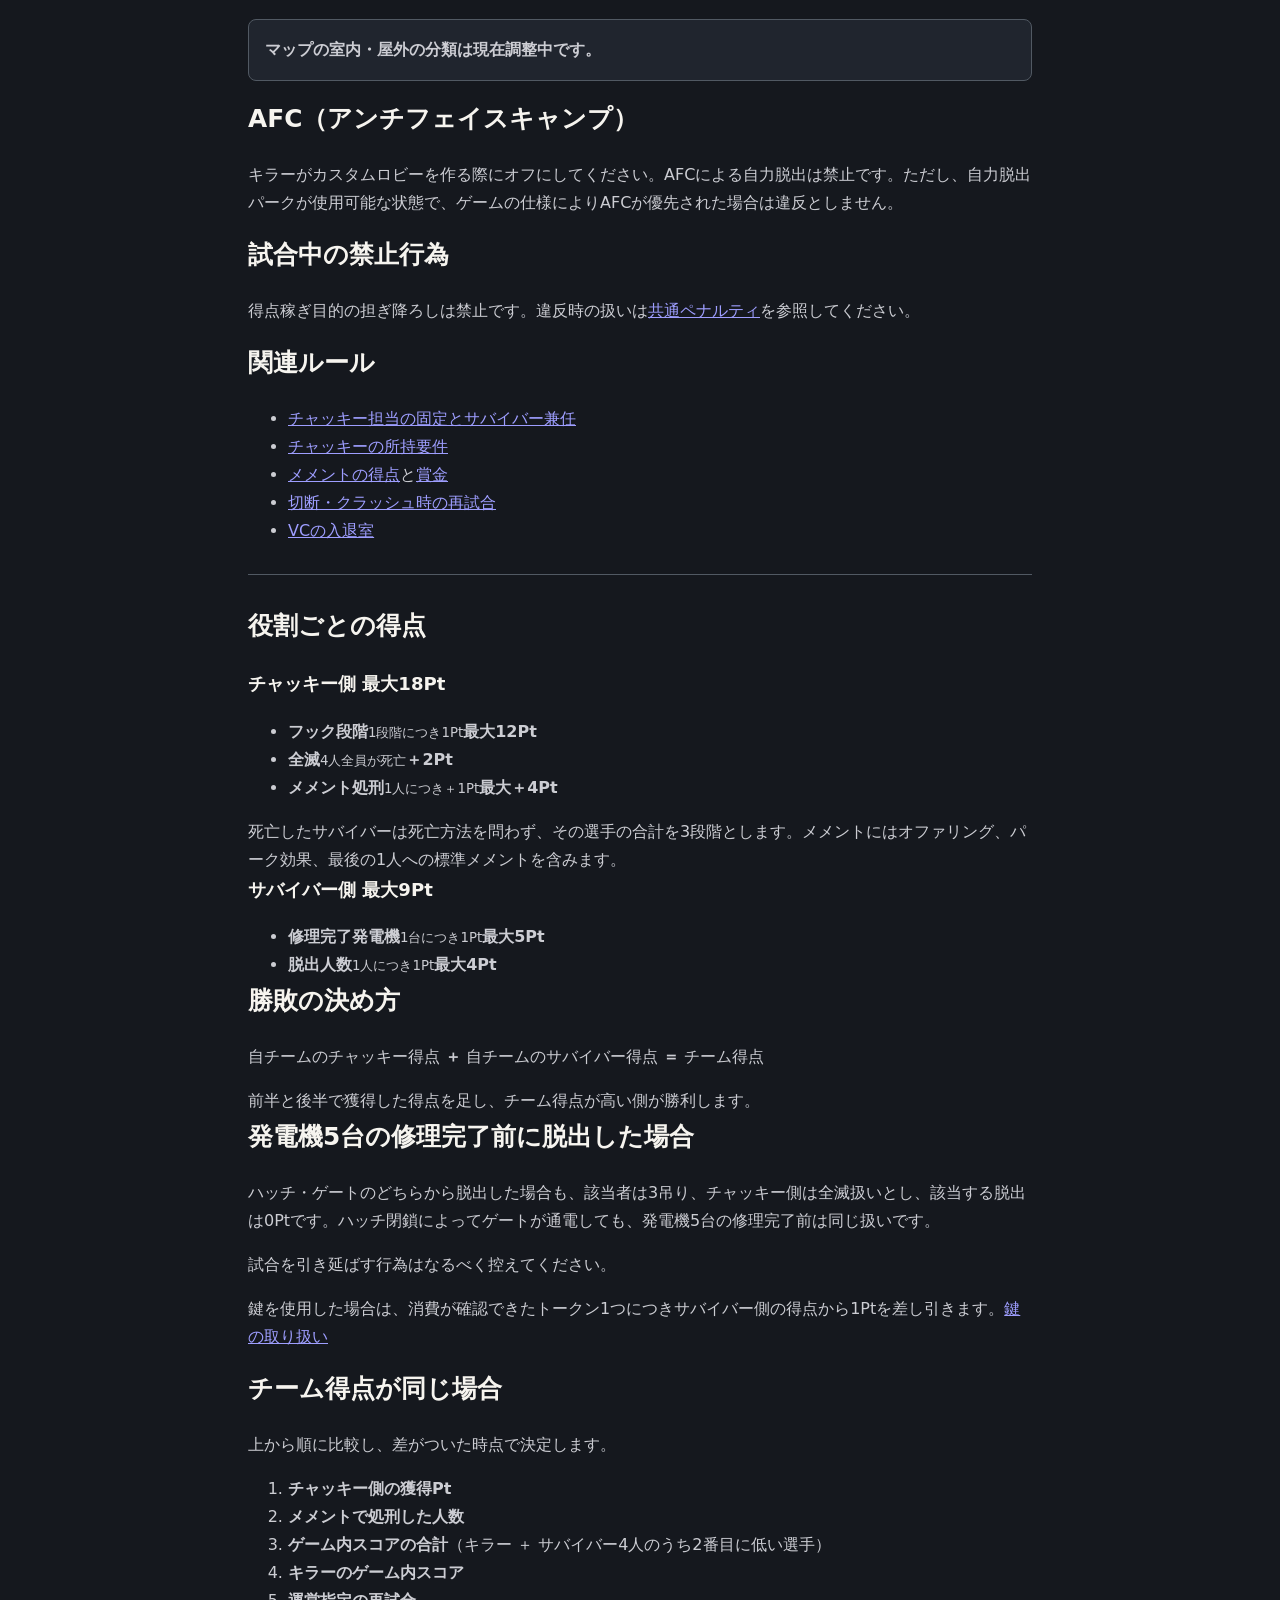
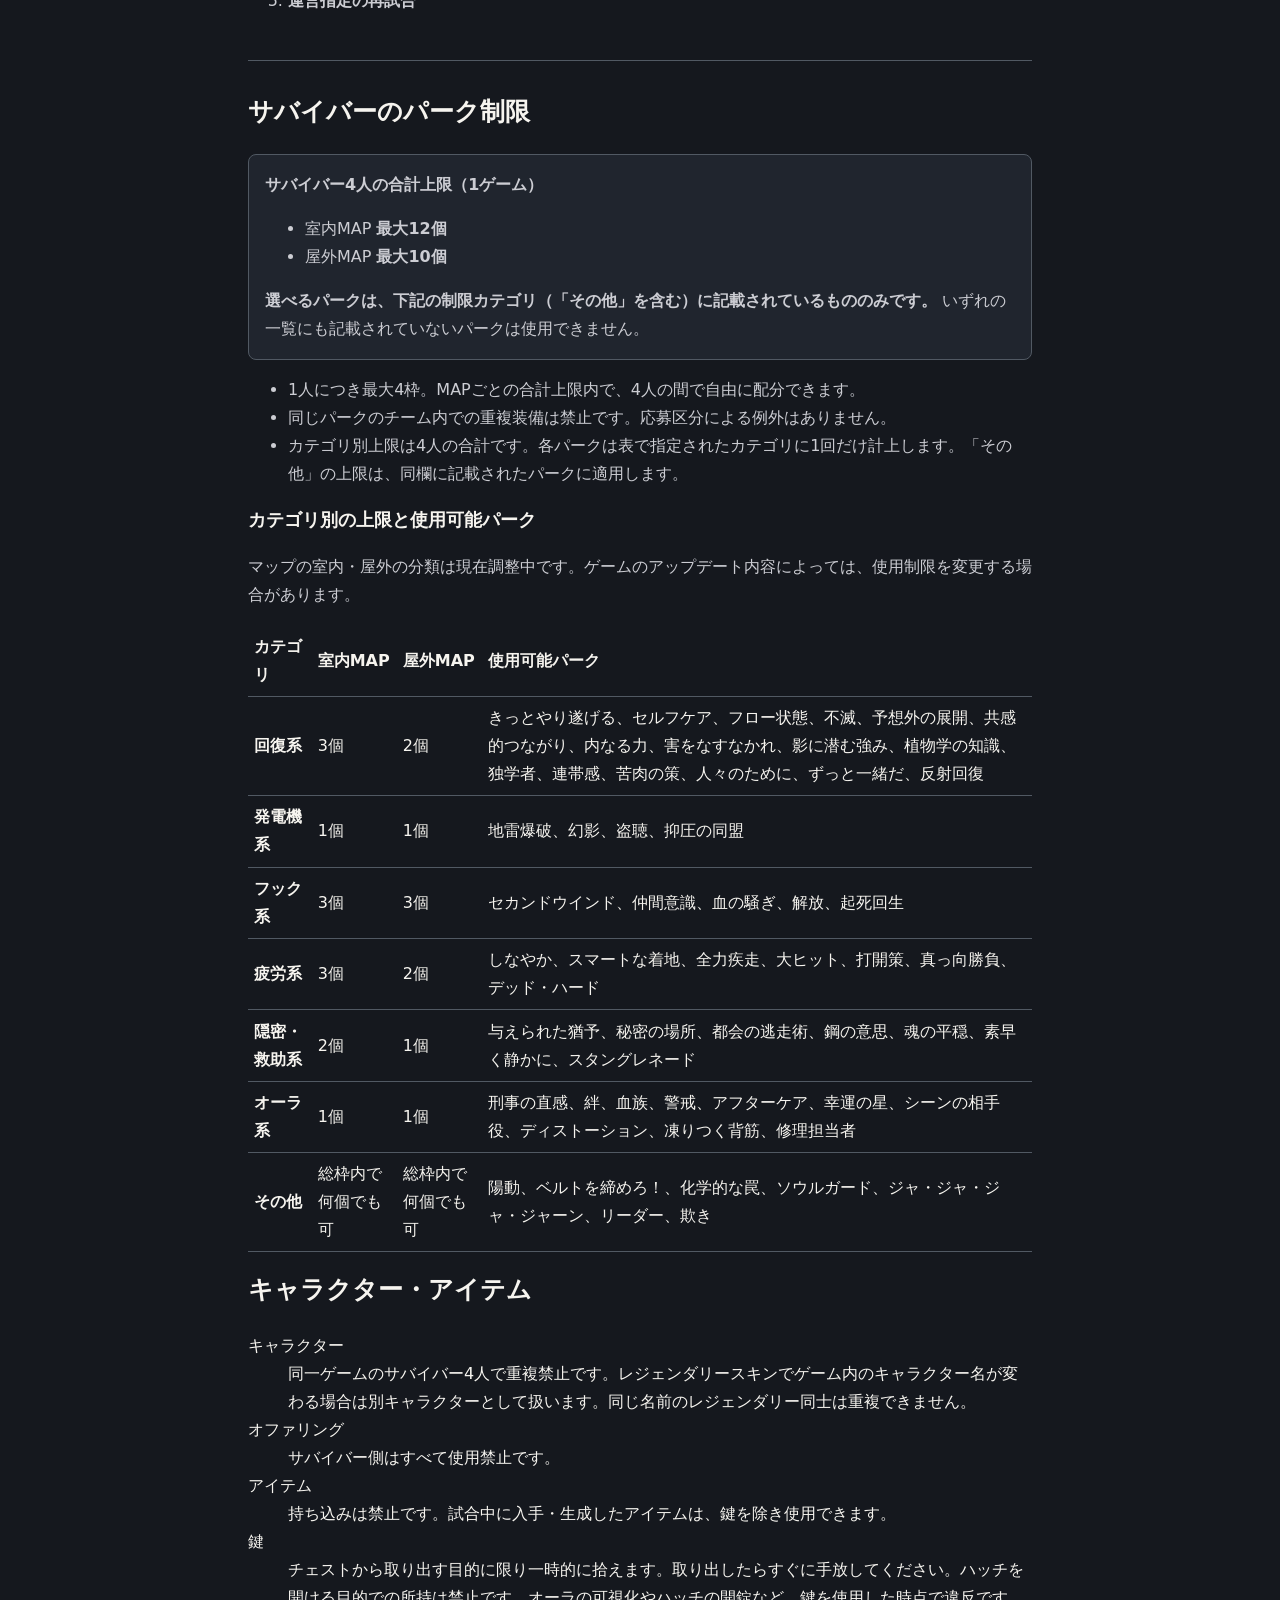
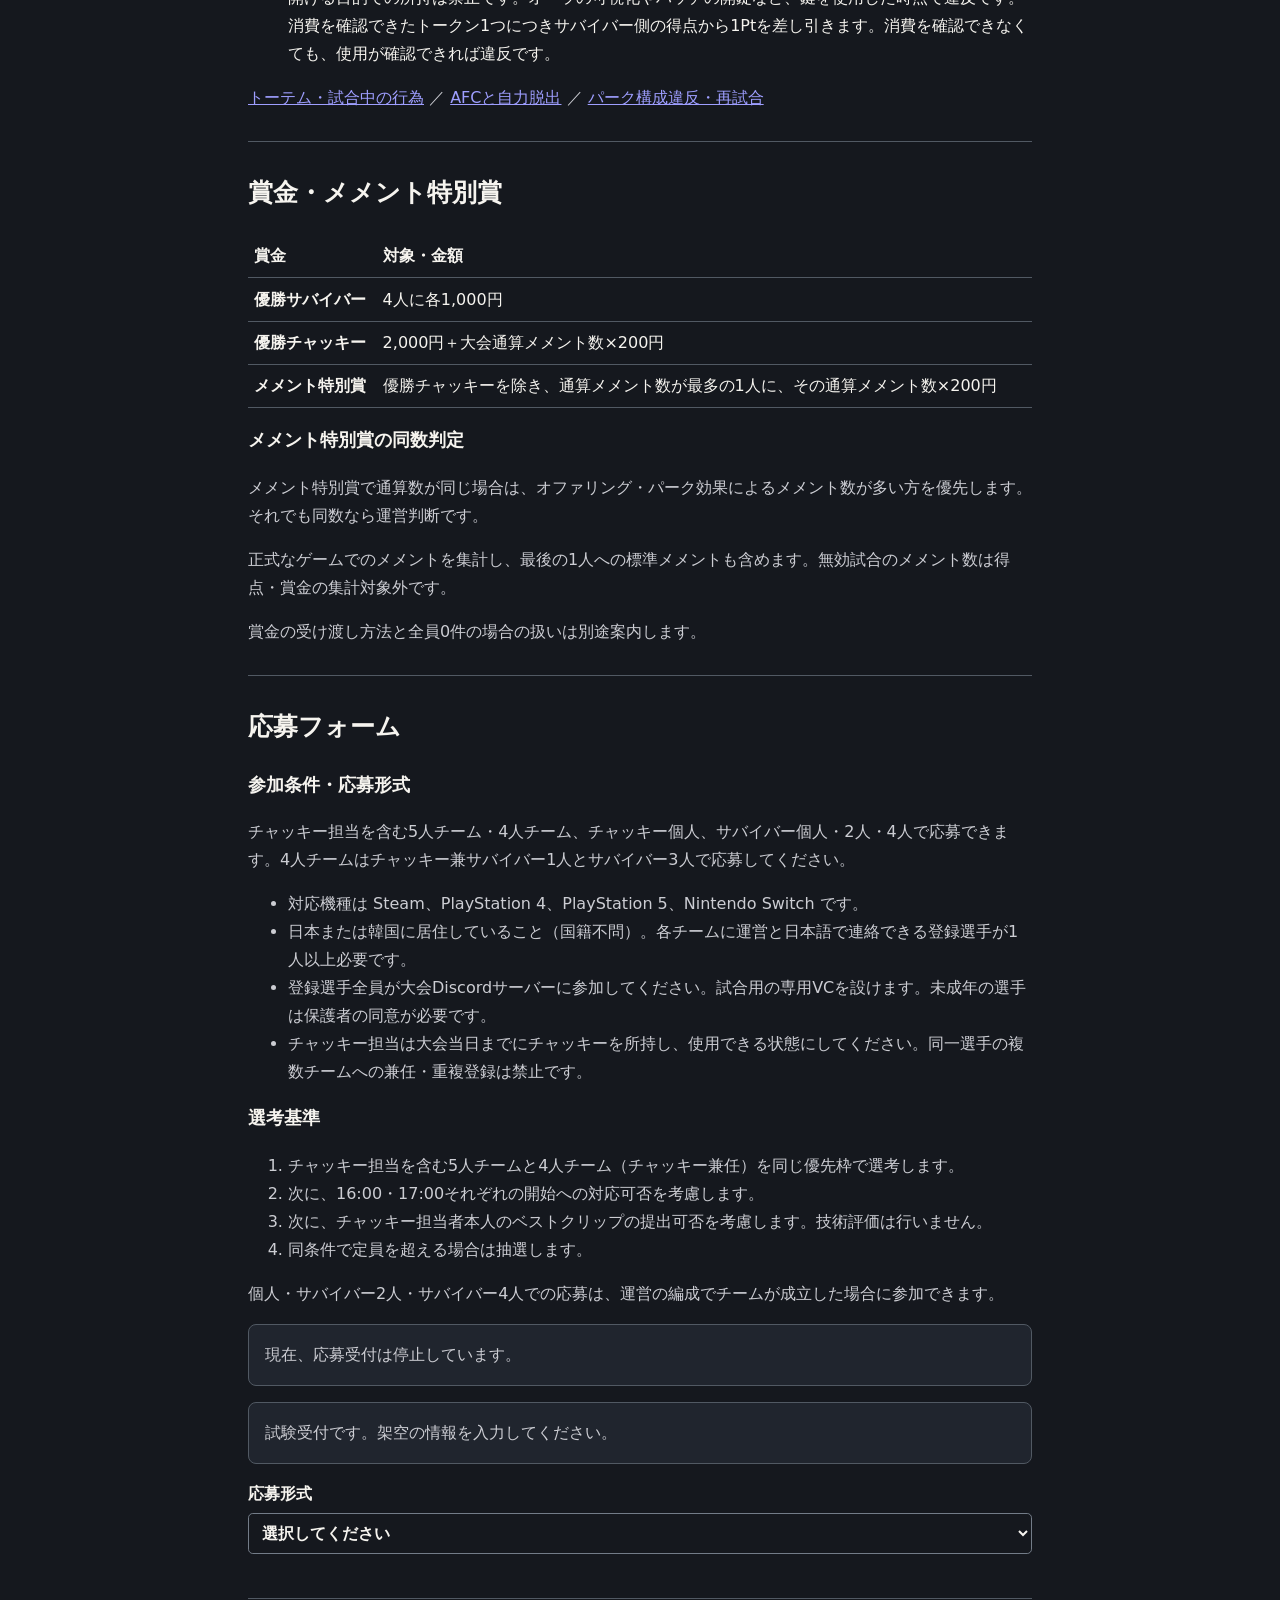
==== commit d23ed82f: "Preserve the existing four-player registration updates" ====
--- a/apps-script/Index.html
+++ b/apps-script/Index.html
@@ -36,7 +36,7 @@
     <p>基本は18:00開始。応募状況によって16:00・17:00開始も検討し、翌1:00頃の終了を目指します（日本時間）。</p>
     <ul>
       <li>各対戦は前半・後半の2ゲーム制。両チームがチャッキー側とサバイバー側を交代し、先攻・後攻は対戦ごとにダイスで決定します。</li>
-      <li id="team-roles">チャッキー担当は原則固定。サバイバー側の4人は対戦ごとに登録済みの5人から選べます。チャッキー担当もサバイバー側のゲームではサバイバーとして出場できます。</li>
+      <li id="team-roles">チャッキー担当は原則固定。5人チームは、サバイバー側に出場する4人を対戦ごとにチャッキー担当を含む登録選手5人から選べます。4人チームは、チャッキー担当もサバイバーを兼任し、サバイバー側のゲームには登録選手4人全員が出場します。</li>
       <li>6チーム以下は総当たり予選あり、7チーム以上はシングルエリミネーションです。参加チーム数は応募状況を見て決定します。</li>
     </ul>
     <p><a href="./killer-rules.html#map-selection">マップの選択・申告と室内・屋外の分類</a></p>
@@ -163,7 +163,7 @@
   <section id="entry">
     <h2>応募フォーム</h2>
     <h3 id="entry-conditions">参加条件・応募形式</h3>
-    <p>5人チーム、チャッキー個人、サバイバー個人・2人・4人の5形式で応募できます。</p>
+    <p>チャッキー担当を含む5人チーム・4人チーム、チャッキー個人、サバイバー個人・2人・4人で応募できます。4人チームはチャッキー兼サバイバー1人とサバイバー3人で応募してください。</p>
     <ul>
       <li>対応機種は Steam、PlayStation 4、PlayStation 5、Nintendo Switch です。</li>
       <li>日本または韓国に居住していること（国籍不問）。各チームに運営と日本語で連絡できる登録選手が1人以上必要です。</li>
@@ -172,12 +172,12 @@
     </ul>
     <h3 id="selection">選考基準</h3>
     <ol>
-      <li>5人チームを最優先します。</li>
+      <li>チャッキー担当を含む5人チームと4人チーム（チャッキー兼任）を同じ優先枠で選考します。</li>
       <li>次に、16:00・17:00それぞれの開始への対応可否を考慮します。</li>
       <li>次に、チャッキー担当者本人のベストクリップの提出可否を考慮します。技術評価は行いません。</li>
       <li>同条件で定員を超える場合は抽選します。</li>
     </ol>
-    <p>個人・ペア・4人組は、運営の編成でチームが成立した場合に参加できます。</p>
+    <p>個人・サバイバー2人・サバイバー4人での応募は、運営の編成でチームが成立した場合に参加できます。</p>
     <? if (state === 'closed') { ?>
       <p class="notice">現在、応募受付は停止しています。</p>
     <? } else { ?>
@@ -186,7 +186,8 @@
         <label class="field">応募形式
           <select id="format" required>
             <option value="">選択してください</option>
-            <option value="team">5人チーム応募</option>
+            <option value="team" data-priority>5人チーム応募（チャッキー1人＋サバイバー4人）</option>
+            <option value="team4" data-priority>4人チーム応募（チャッキー兼サバイバー1人＋サバイバー3人）</option>
             <option value="killer">チャッキー個人応募</option>
             <option value="solo">サバイバー個人応募</option>
             <option value="duo">サバイバー2人応募</option>
@@ -221,7 +222,7 @@
             </div>
           </div>
           <p>入力情報は大会運営が選考、連絡、チーム編成、進行のために使用します。複数人での応募は、入力する選手全員に確認してください。</p>
-          <label class="check"><input id="eligible" type="checkbox" required>全員が日本または韓国に居住し、大会Discordに参加できること、複数チームへの重複登録がないことを確認しました。5人チームで応募する場合は、日本語で運営と連絡できる登録選手が1人以上います。チャッキー担当は大会当日までにチャッキーを使用できる状態にします。</label>
+          <label class="check"><input id="eligible" type="checkbox" required>全員が日本または韓国に居住し、大会Discordに参加できること、複数チームへの重複登録がないことを確認しました。チャッキー担当を含むチームで応募する場合は、日本語で運営と連絡できる登録選手が1人以上います。チャッキー担当は大会当日までにチャッキーを使用できる状態にします。</label>
           <label class="check"><input id="agree" type="checkbox" required>大会ルール、選考条件、応募情報の利用目的を確認し、同意します。複数人の場合は全員の同意を確認済みです。</label>
           <button id="send" type="submit">応募を送信</button>
         </fieldset>
@@ -287,7 +288,7 @@
     });
     players.append(card);
   });
-  const hasKiller = roles.includes('チャッキー');
+  const hasKiller = roles[0]?.startsWith('チャッキー');
   get('clip-fields').hidden = !hasKiller;
   get('clip').disabled = !hasKiller;
   get('clip').value = '';
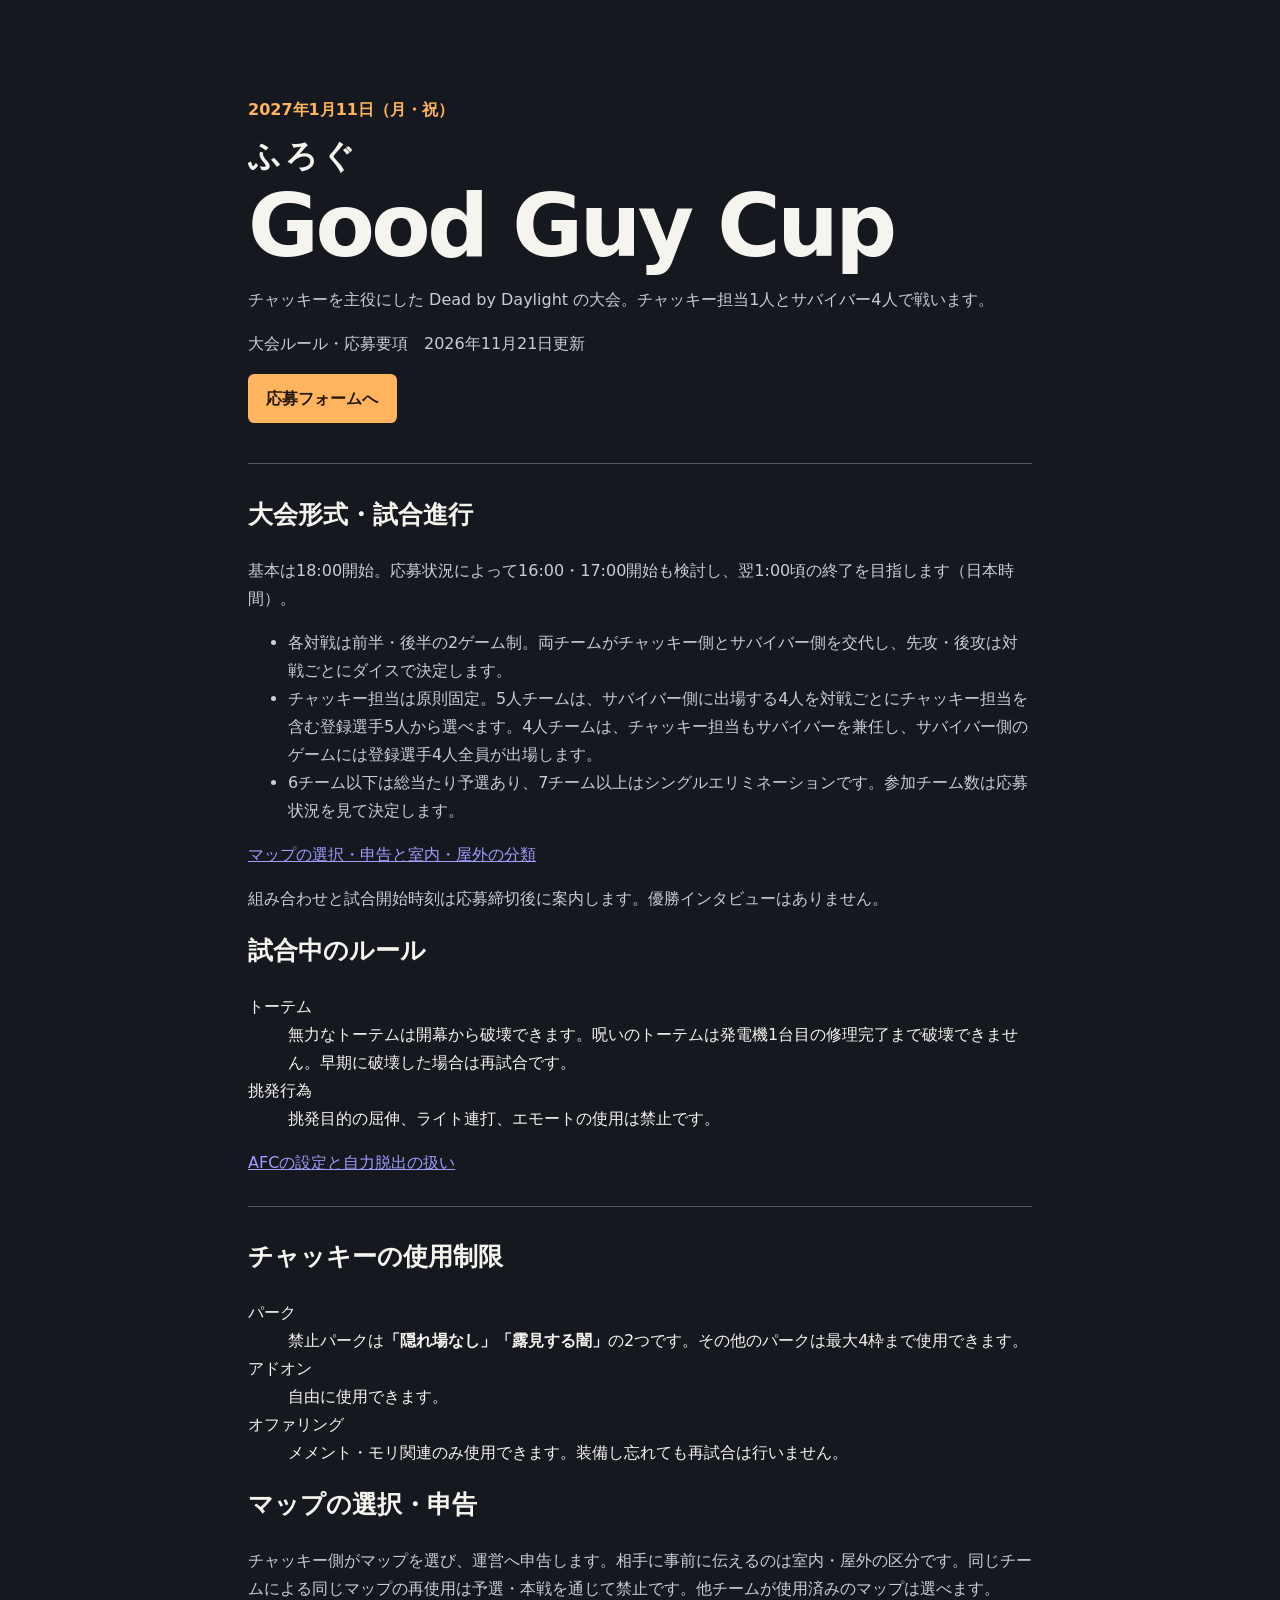
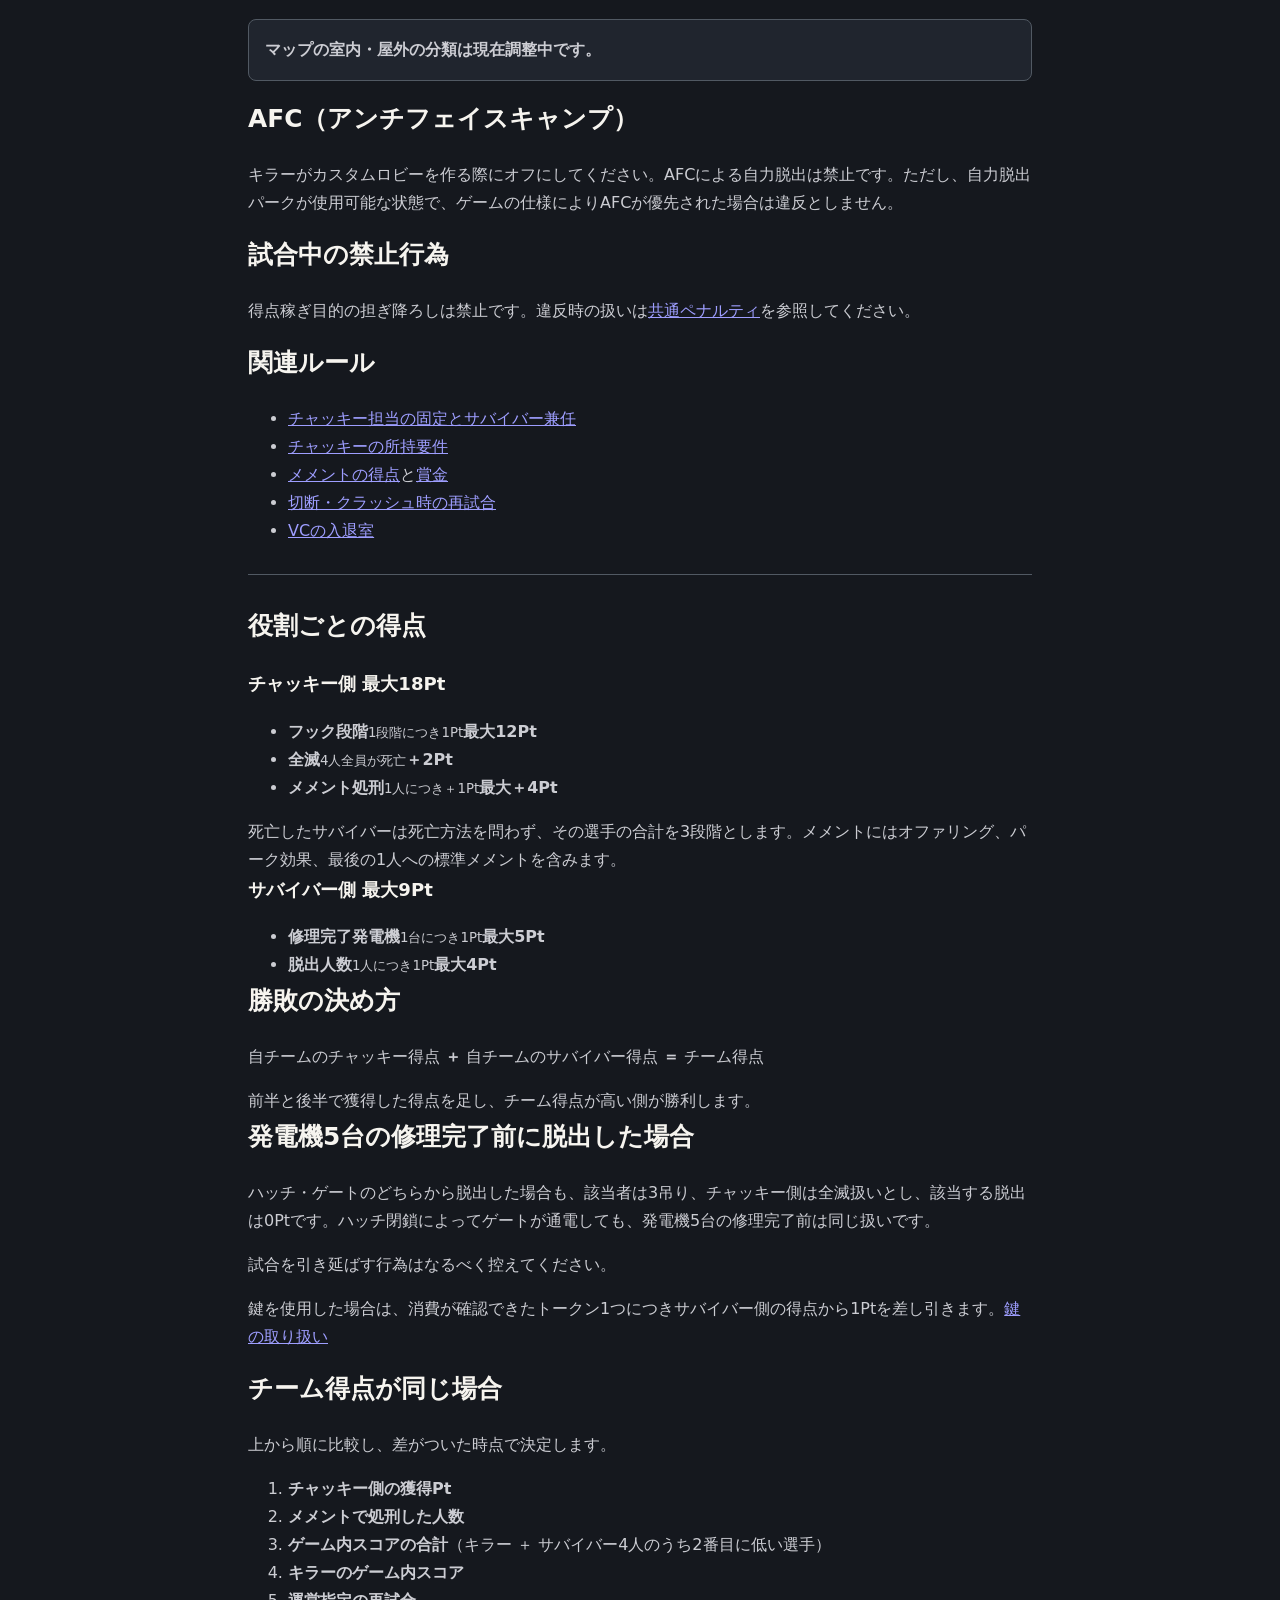
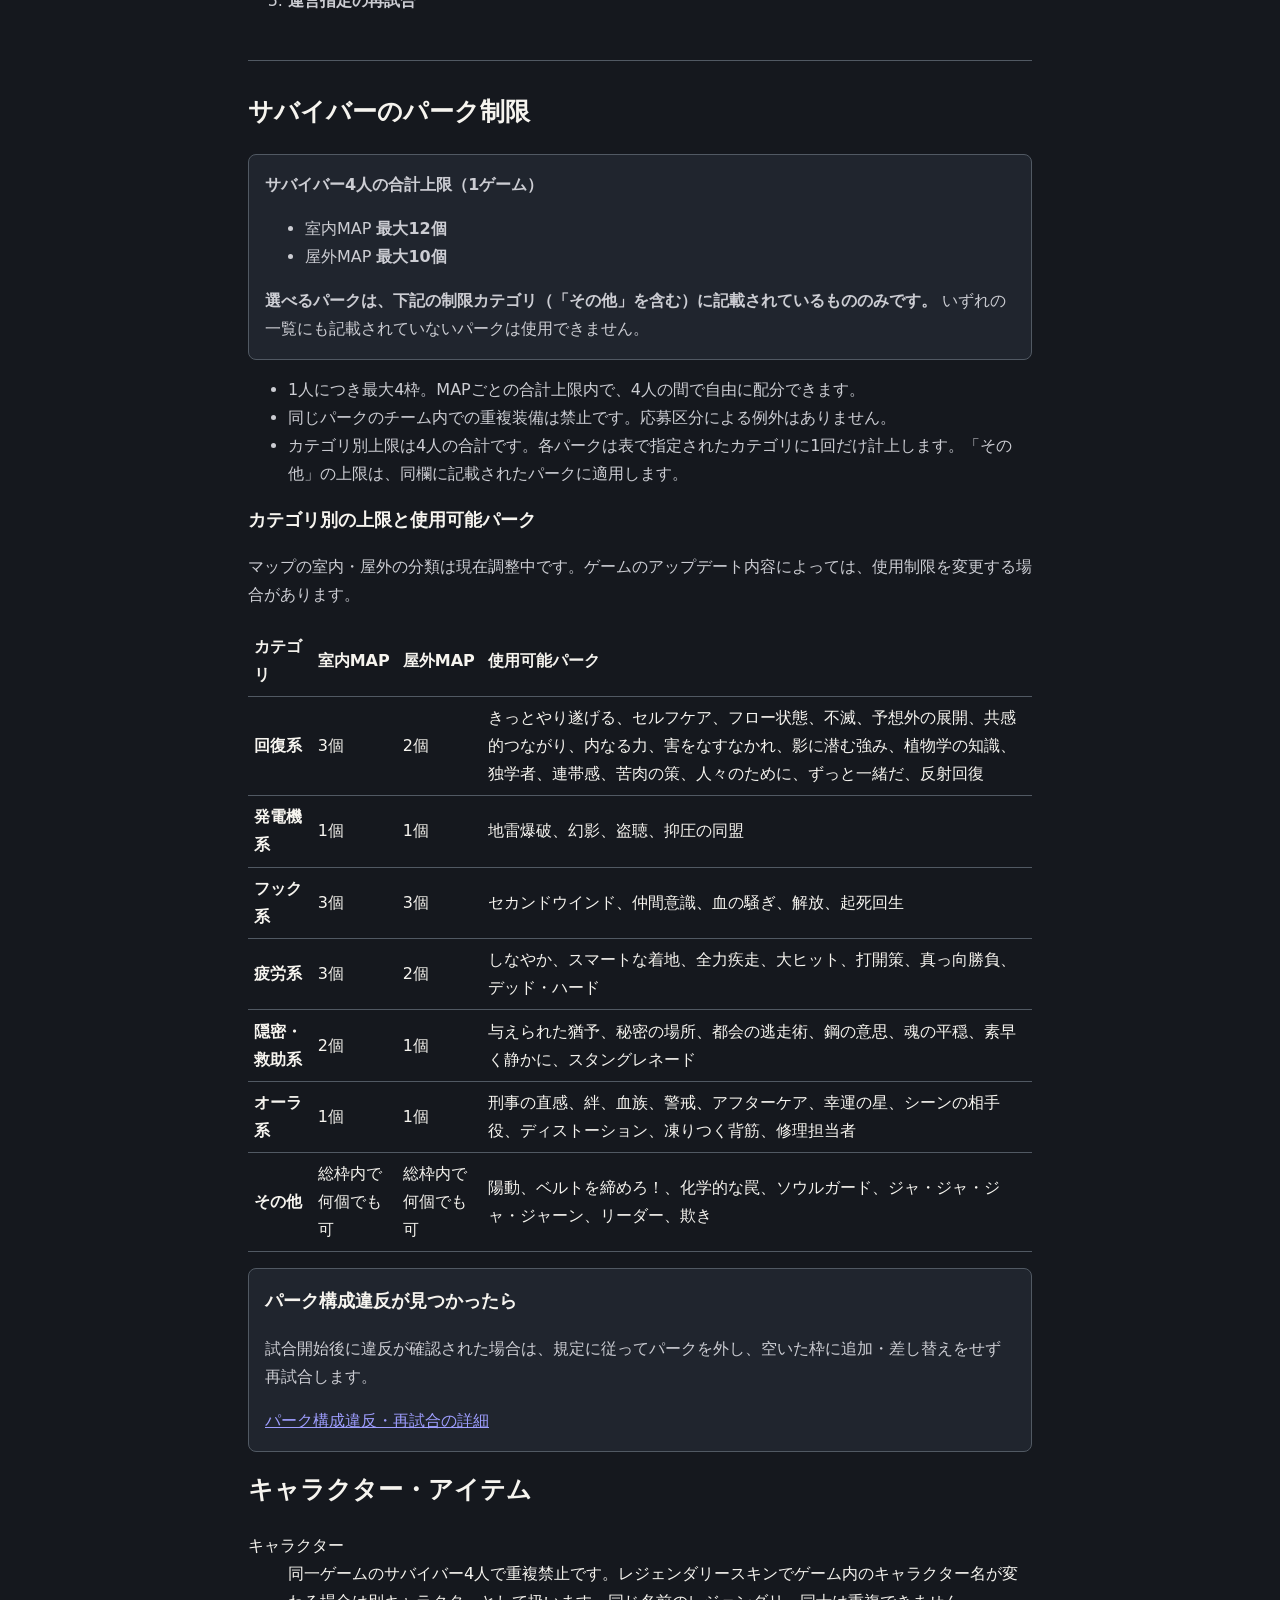
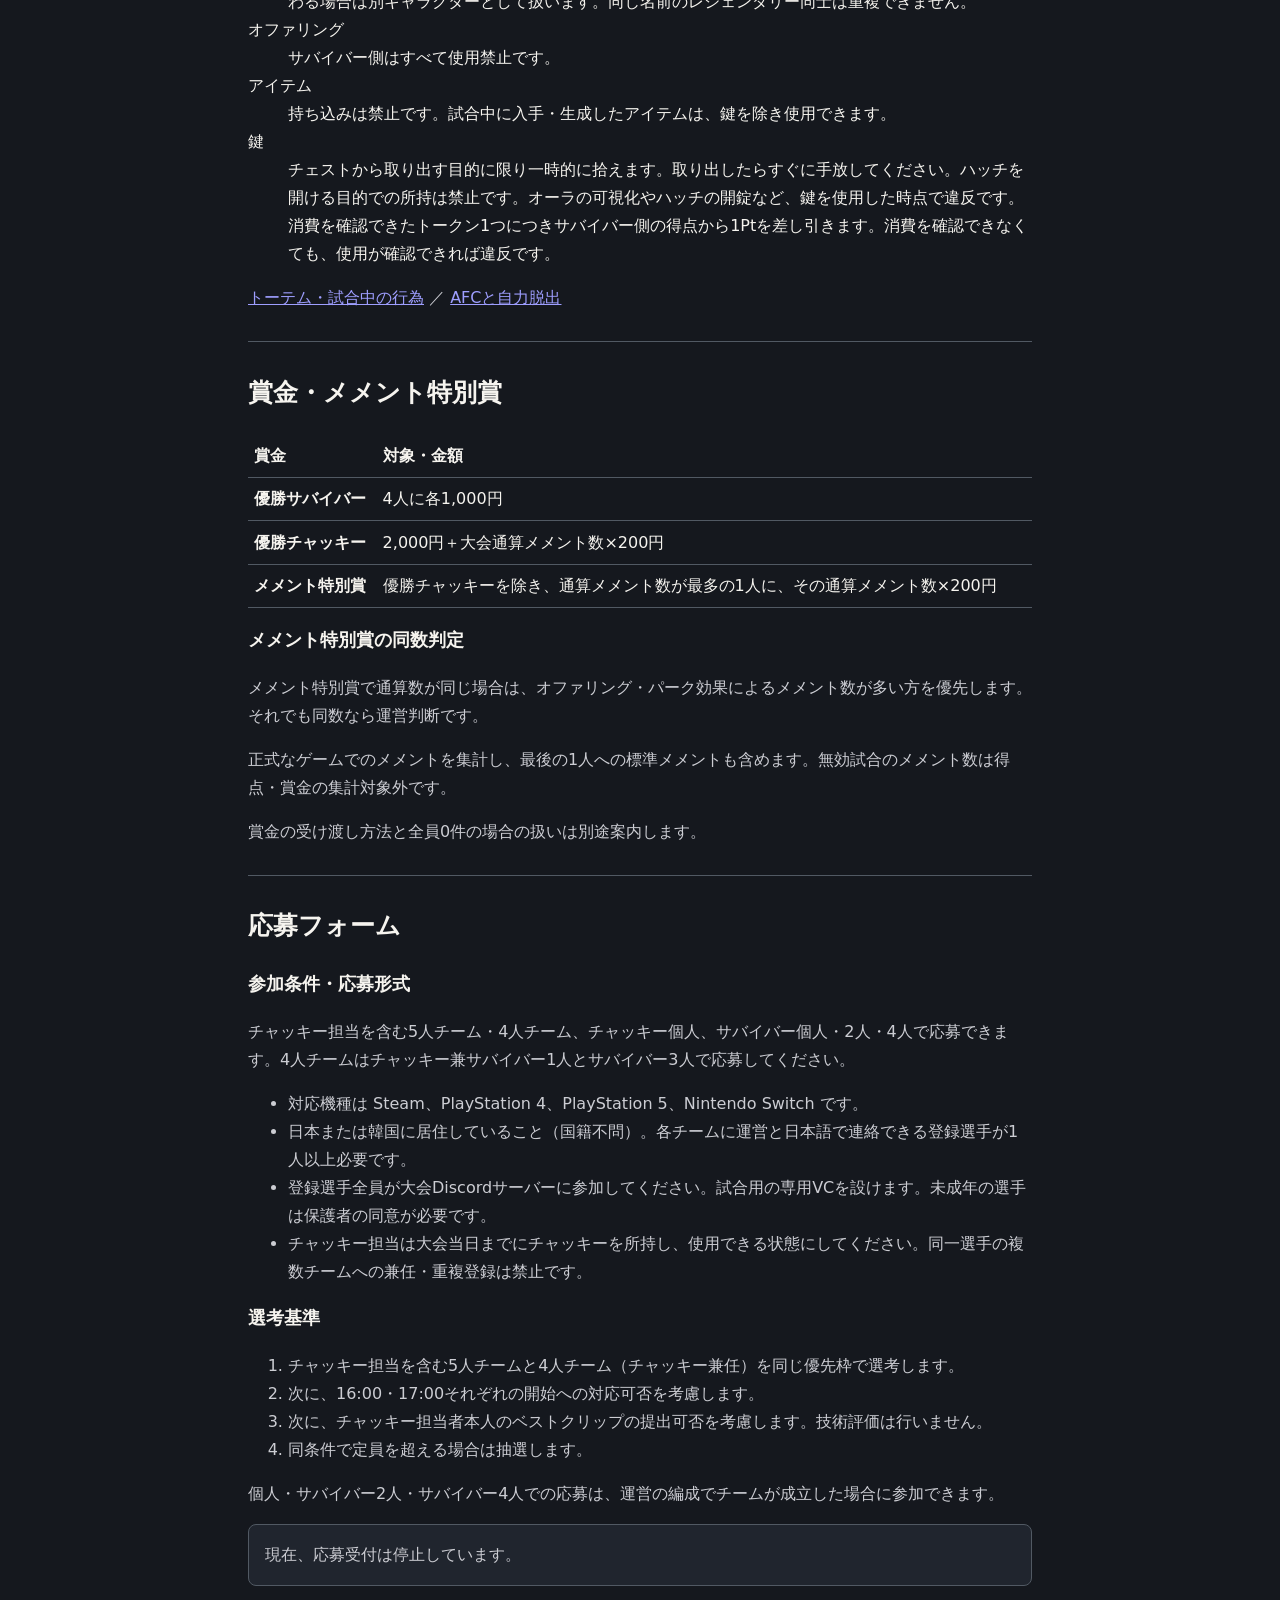
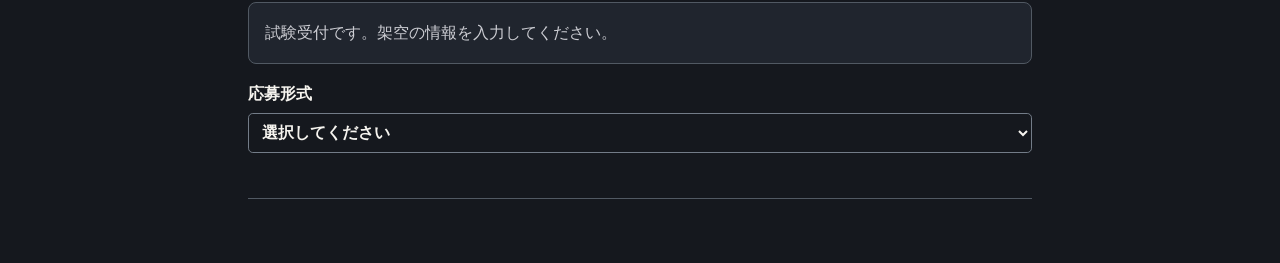
==== commit c0afa13e: "Add a perk violation notice below the category table" ====
--- a/apps-script/Index.html
+++ b/apps-script/Index.html
@@ -136,6 +136,11 @@
         <tr><th scope="row">その他</th><td>総枠内で何個でも可</td><td>総枠内で何個でも可</td><td>陽動、ベルトを締めろ！、化学的な罠、ソウルガード、ジャ・ジャ・ジャ・ジャーン、リーダー、欺き</td></tr>
       </tbody>
     </table>
+    <aside class="notice" aria-labelledby="perk-violation-heading">
+      <h3 id="perk-violation-heading">パーク構成違反が見つかったら</h3>
+      <p>試合開始後に違反が確認された場合は、規定に従ってパークを外し、空いた枠に追加・差し替えをせず再試合します。</p>
+      <p><a href="./penalties.html#loadout">パーク構成違反・再試合の詳細</a></p>
+    </aside>
     <h2 id="equipment">キャラクター・アイテム</h2>
     <dl class="rule-terms">
       <dt>キャラクター</dt><dd>同一ゲームのサバイバー4人で重複禁止です。レジェンダリースキンでゲーム内のキャラクター名が変わる場合は別キャラクターとして扱います。同じ名前のレジェンダリー同士は重複できません。</dd>
@@ -143,7 +148,7 @@
       <dt>アイテム</dt><dd>持ち込みは禁止です。試合中に入手・生成したアイテムは、鍵を除き使用できます。</dd>
       <dt>鍵</dt><dd>チェストから取り出す目的に限り一時的に拾えます。取り出したらすぐに手放してください。ハッチを開ける目的での所持は禁止です。オーラの可視化やハッチの開錠など、鍵を使用した時点で違反です。消費を確認できたトークン1つにつきサバイバー側の得点から1Ptを差し引きます。消費を確認できなくても、使用が確認できれば違反です。</dd>
     </dl>
-    <p><a href="./game-rules.html#in-match">トーテム・試合中の行為</a> ／ <a href="./killer-rules.html#afc">AFCと自力脱出</a> ／ <a href="./penalties.html#loadout">パーク構成違反・再試合</a></p>
+    <p><a href="./game-rules.html#in-match">トーテム・試合中の行為</a> ／ <a href="./killer-rules.html#afc">AFCと自力脱出</a></p>
   </section>
   <section id="prizes">
     <h2>賞金・メメント特別賞</h2>
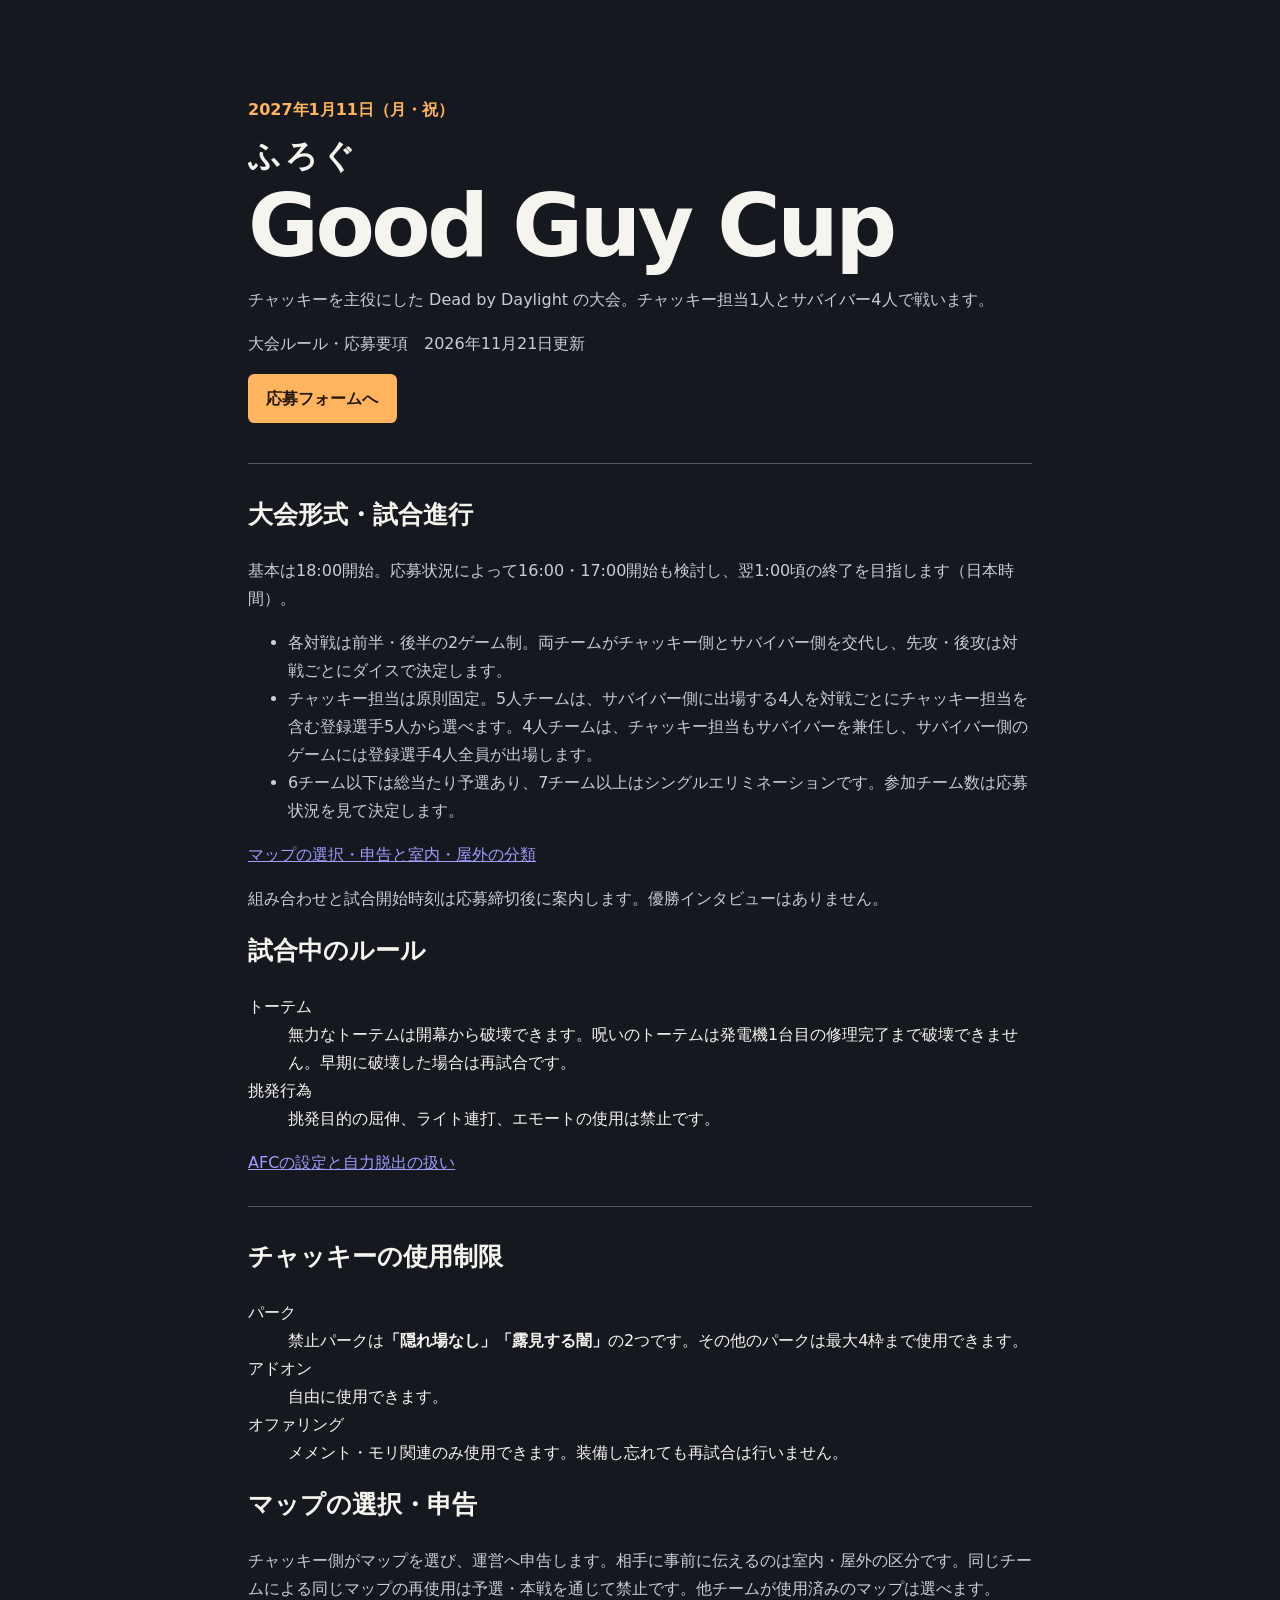
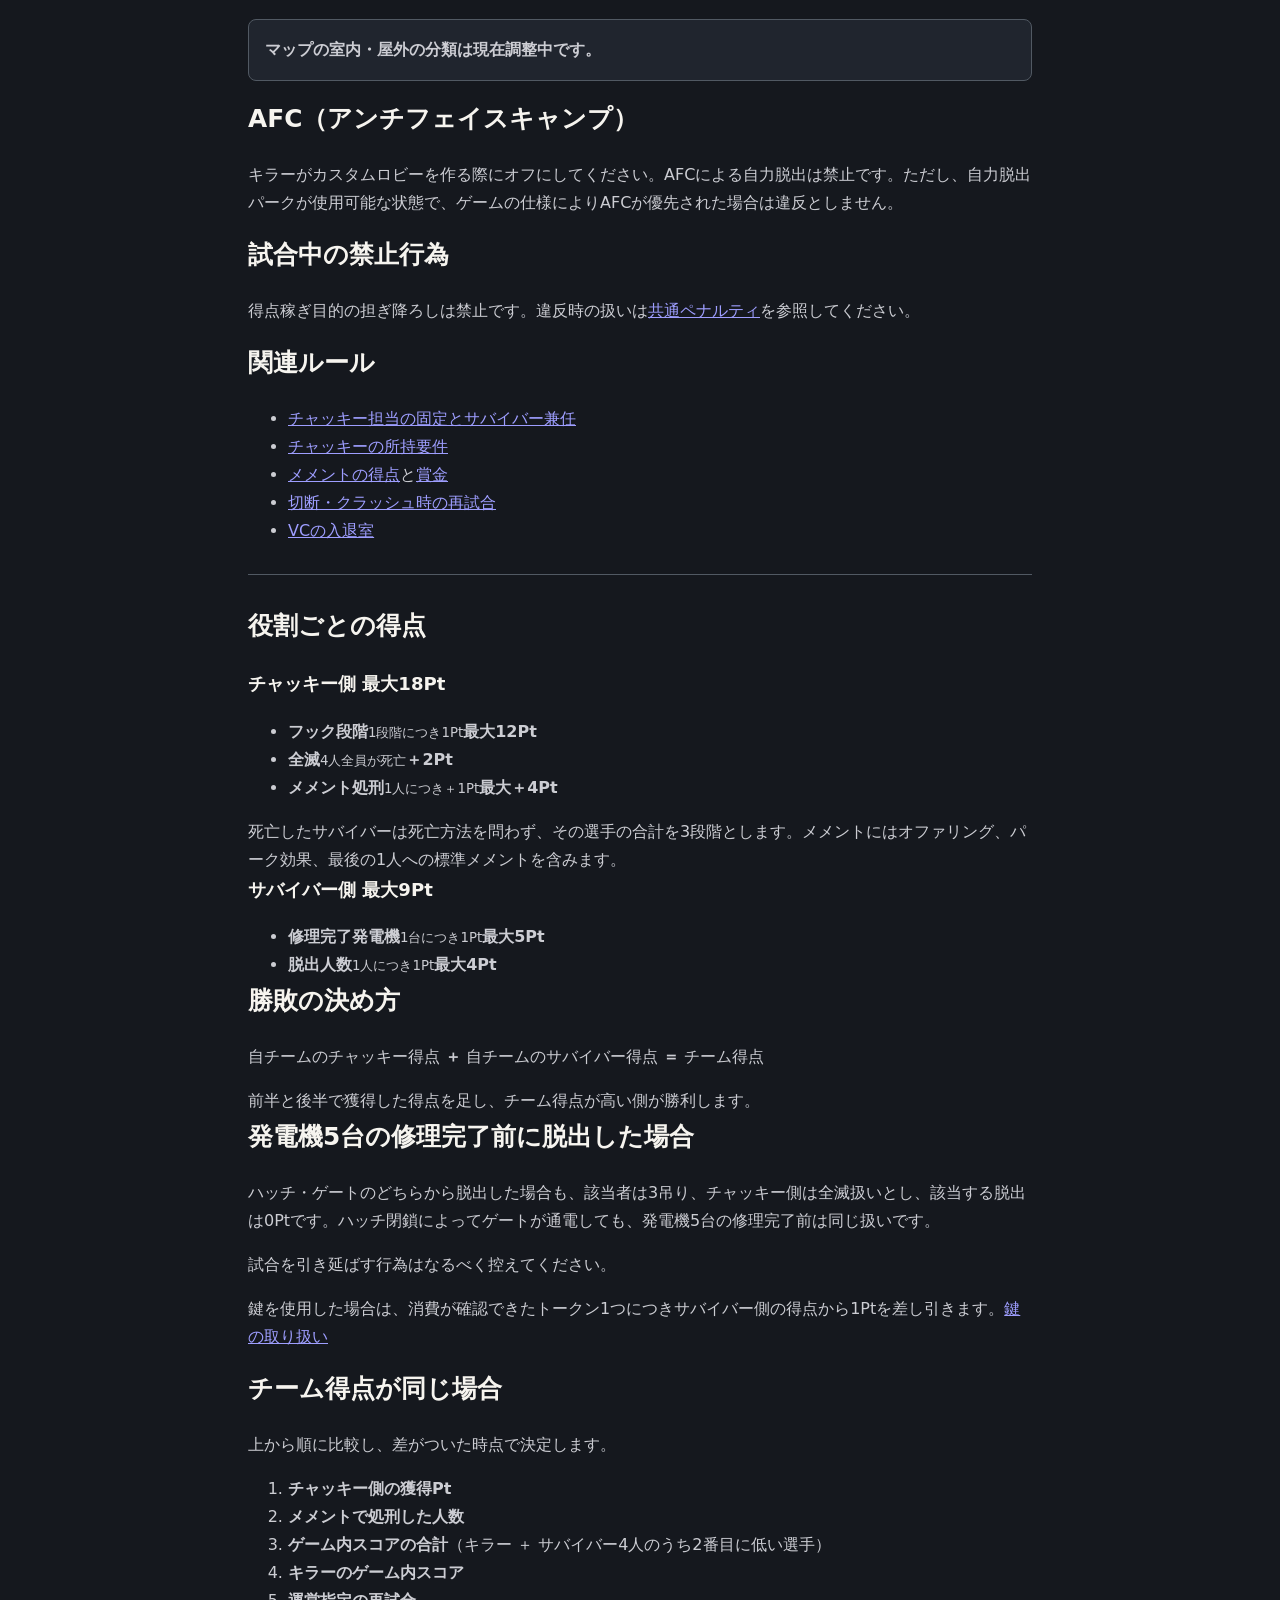
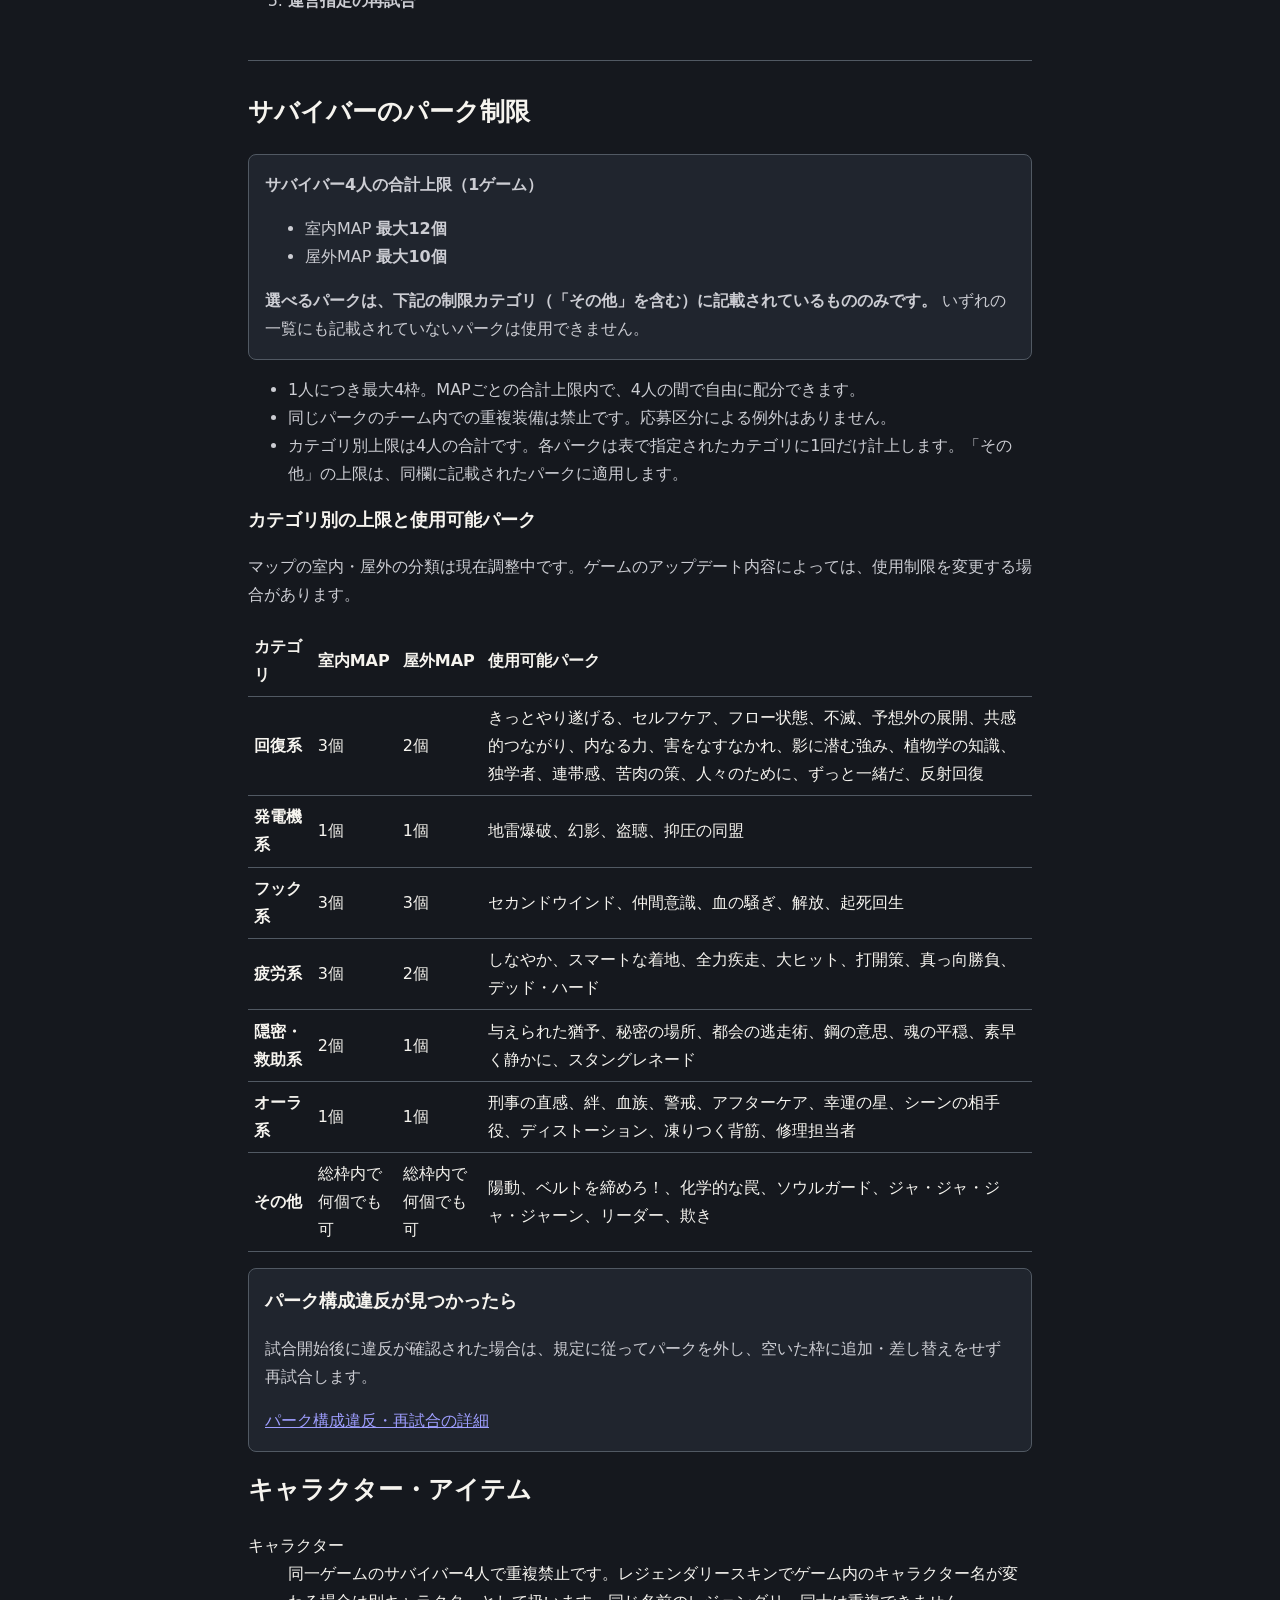
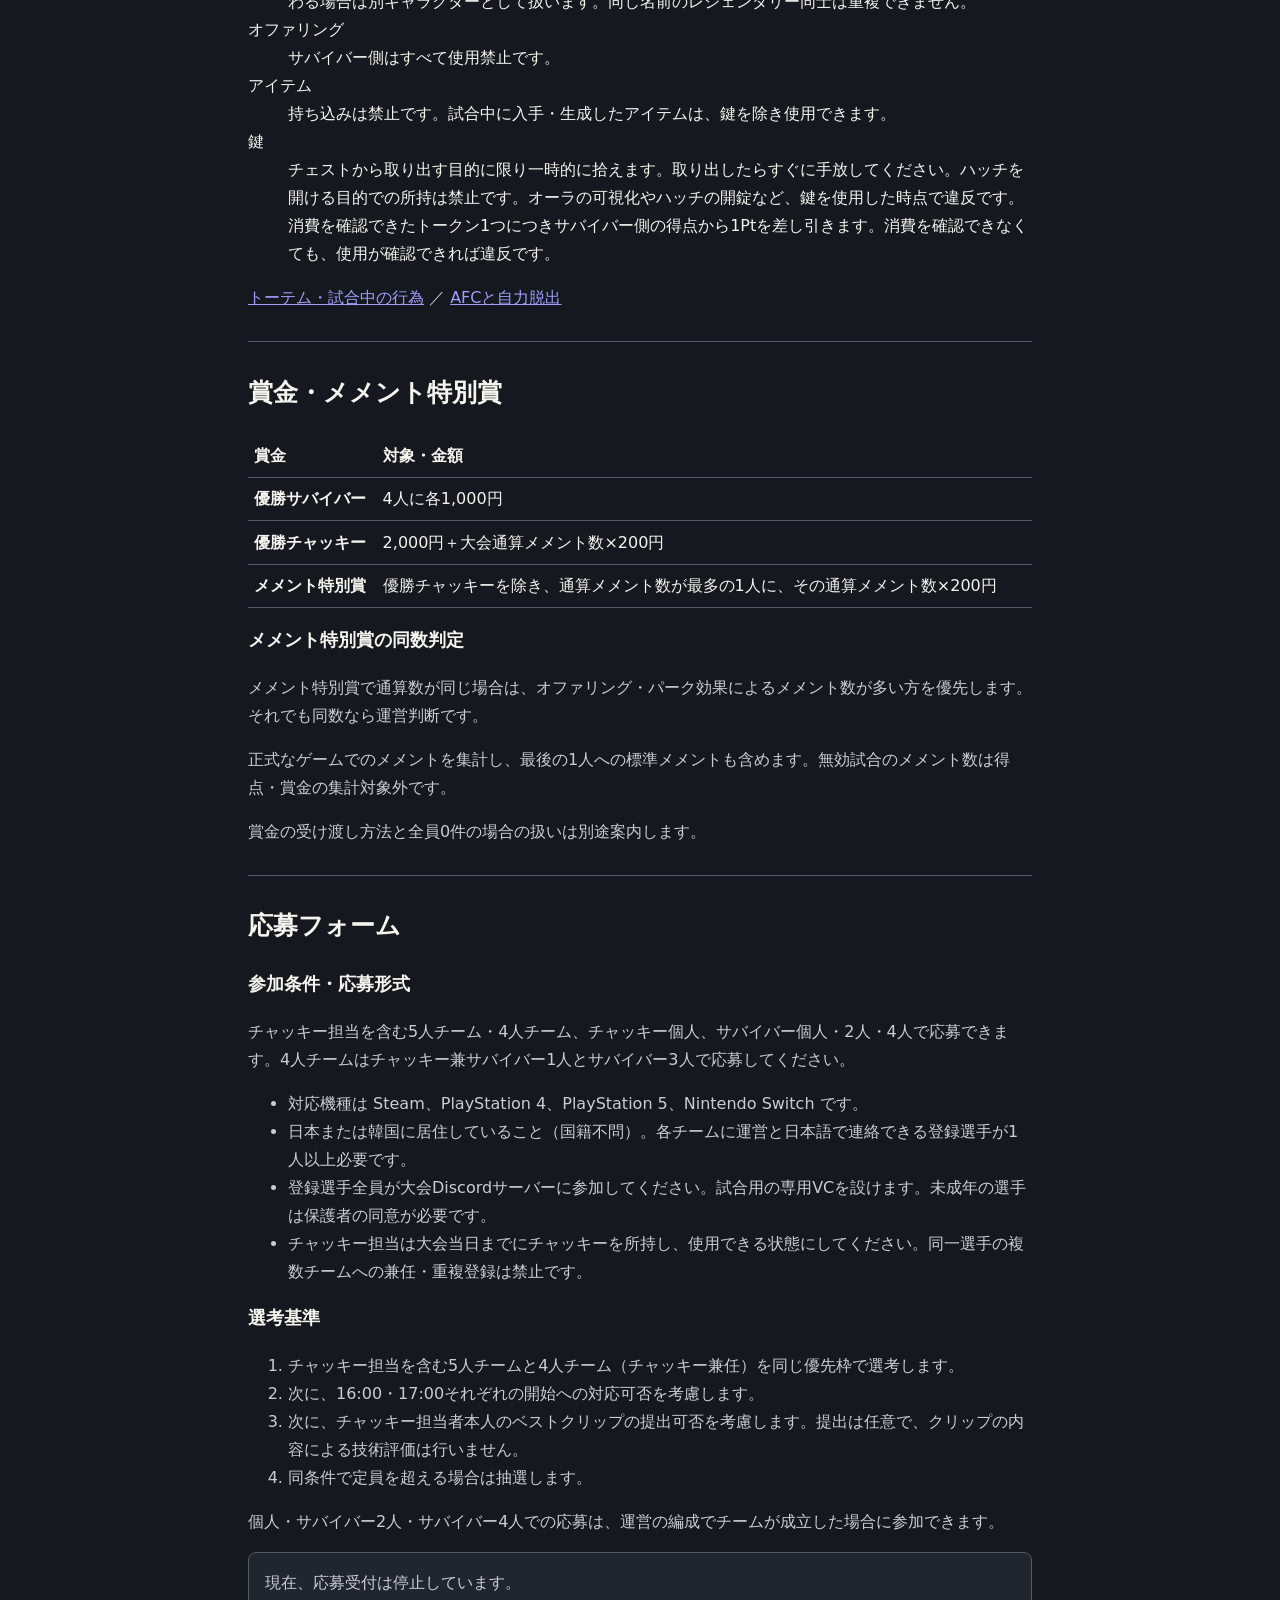
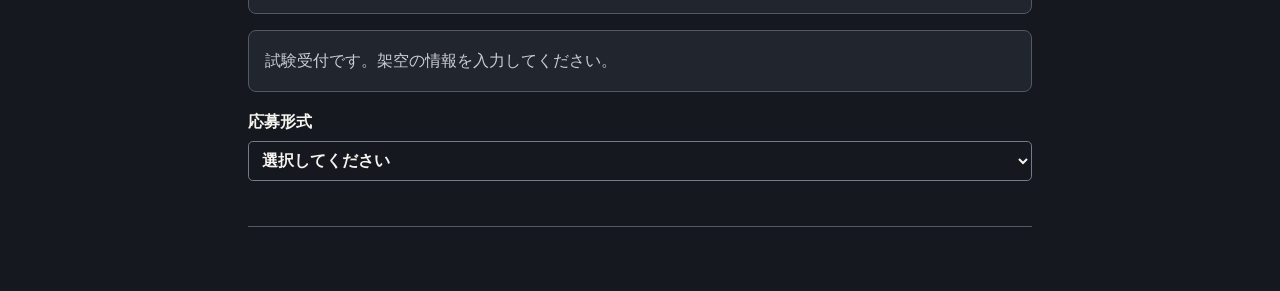
==== commit 35b5c2c2: "Extend Good Guy Cup registration and update entry fields" ====
--- a/apps-script/Index.html
+++ b/apps-script/Index.html
@@ -179,7 +179,7 @@
     <ol>
       <li>チャッキー担当を含む5人チームと4人チーム（チャッキー兼任）を同じ優先枠で選考します。</li>
       <li>次に、16:00・17:00それぞれの開始への対応可否を考慮します。</li>
-      <li>次に、チャッキー担当者本人のベストクリップの提出可否を考慮します。技術評価は行いません。</li>
+      <li>次に、チャッキー担当者本人のベストクリップの提出可否を考慮します。提出は任意で、クリップの内容による技術評価は行いません。</li>
       <li>同条件で定員を超える場合は抽選します。</li>
     </ol>
     <p>個人・サバイバー2人・サバイバー4人での応募は、運営の編成でチームが成立した場合に参加できます。</p>
@@ -201,8 +201,11 @@
         </label>
         <fieldset id="details" hidden disabled>
           <legend>応募情報</legend>
-          <label class="field">連絡用Discordユーザー名（複数人応募は代表者）
-            <input id="discord" maxlength="100" required>
+          <label id="team-name-field" class="field" hidden>チーム名（必須）
+            <input id="team-name" maxlength="80" disabled required>
+          </label>
+          <label class="field">連絡用X（Twitter）ID（複数人応募は代表者）
+            <input id="twitter" maxlength="16" pattern="@?[A-Za-z0-9_]{1,15}" placeholder="@username" autocapitalize="none" spellcheck="false" required>
           </label>
           <div id="players"></div>
           <div class="grid">
@@ -214,16 +217,13 @@
             </label>
           </div>
           <div id="clip-fields" hidden>
-            <p>提出していただいたクリップは、選手紹介動画に使用させていただく予定です。</p>
-            <label class="field">チャッキー担当者は、本人がチャッキーを使用したときのベストクリップを提出できますか
-              <select id="clip" disabled required><option value="">選択してください</option><option value="yes">提出できる</option><option value="no">提出できない</option></select>
-            </label>
-            <label id="url-field" class="field" hidden>クリップ共有URL（任意）
-              <input id="url" type="url" maxlength="1000" disabled>
+            <p>クリップの提出は任意です。提出されたクリップは、本大会の選手紹介動画にのみ使用します。</p>
+            <label class="field">チャッキー担当者は、本人がチャッキーを使用したときのベストクリップを提出できますか（任意）
+              <select id="clip" disabled><option value="">回答しない</option><option value="yes">提出できる</option><option value="no">提出できない</option></select>
             </label>
             <div id="clip-consent-field" hidden>
-              <p>ギガファイル便などの共有URL、または主催者への直接DMで提出できます。提出本数・期限・ファイル条件は別途案内します。</p>
-              <label class="check"><input id="clip-consent" type="checkbox" disabled required>提出するクリップを大会の選手紹介動画に使用することに同意します。</label>
+              <p>提出できる方は、応募後に<a href="https://x.com/sorafes_dbd">ふろぐCup公式X（@sorafes_dbd）</a>のDMへ、受付番号を添えてご連絡ください。</p>
+              <label class="check"><input id="clip-consent" type="checkbox" disabled required>提出するクリップを本大会の選手紹介動画にのみ使用することに同意します。</label>
             </div>
           </div>
           <p>入力情報は大会運営が選考、連絡、チーム編成、進行のために使用します。複数人での応募は、入力する選手全員に確認してください。</p>
@@ -268,8 +268,6 @@
 function updateClip() {
   const clip = get('clip');
   const enabled = !clip.disabled && clip.value === 'yes';
-  get('url-field').hidden = !enabled;
-  get('url').disabled = !enabled;
   get('clip-consent-field').hidden = !enabled;
   get('clip-consent').disabled = !enabled;
   if (!enabled) get('clip-consent').checked = false;
@@ -277,7 +275,11 @@
 get('clip').addEventListener('change', updateClip);
 
 get('format').addEventListener('change', () => {
-  const roles = formats[get('format').value] || [];
+  const format = get('format').value;
+  const roles = formats[format] || [];
+  const team = format === 'team' || format === 'team4';
+  get('team-name-field').hidden = !team;
+  get('team-name').disabled = !team;
   const players = get('players');
   players.replaceChildren();
   roles.forEach((role, index) => {
@@ -297,7 +299,6 @@
   get('clip-fields').hidden = !hasKiller;
   get('clip').disabled = !hasKiller;
   get('clip').value = '';
-  get('url').value = '';
   const details = get('details');
   details.hidden = roles.length === 0;
   details.disabled = details.hidden;
@@ -306,9 +307,10 @@
 
 function application() {
   return {
-    mode, format: get('format').value, discord: get('discord').value.trim(),
+    mode, version: 2, format: get('format').value, twitter: get('twitter').value.trim(),
+    teamName: get('team-name').disabled ? '' : get('team-name').value.trim(),
     early16: get('early16').value === 'yes', early17: get('early17').value === 'yes',
-    clip: get('clip').value === 'yes', url: get('url').disabled ? '' : get('url').value.trim(),
+    clip: get('clip').value ? get('clip').value === 'yes' : null,
     agree: get('agree').checked, eligible: get('eligible').checked,
     clipConsent: get('clip-consent').checked,
     players: Array.from(get('players').children, card => {
